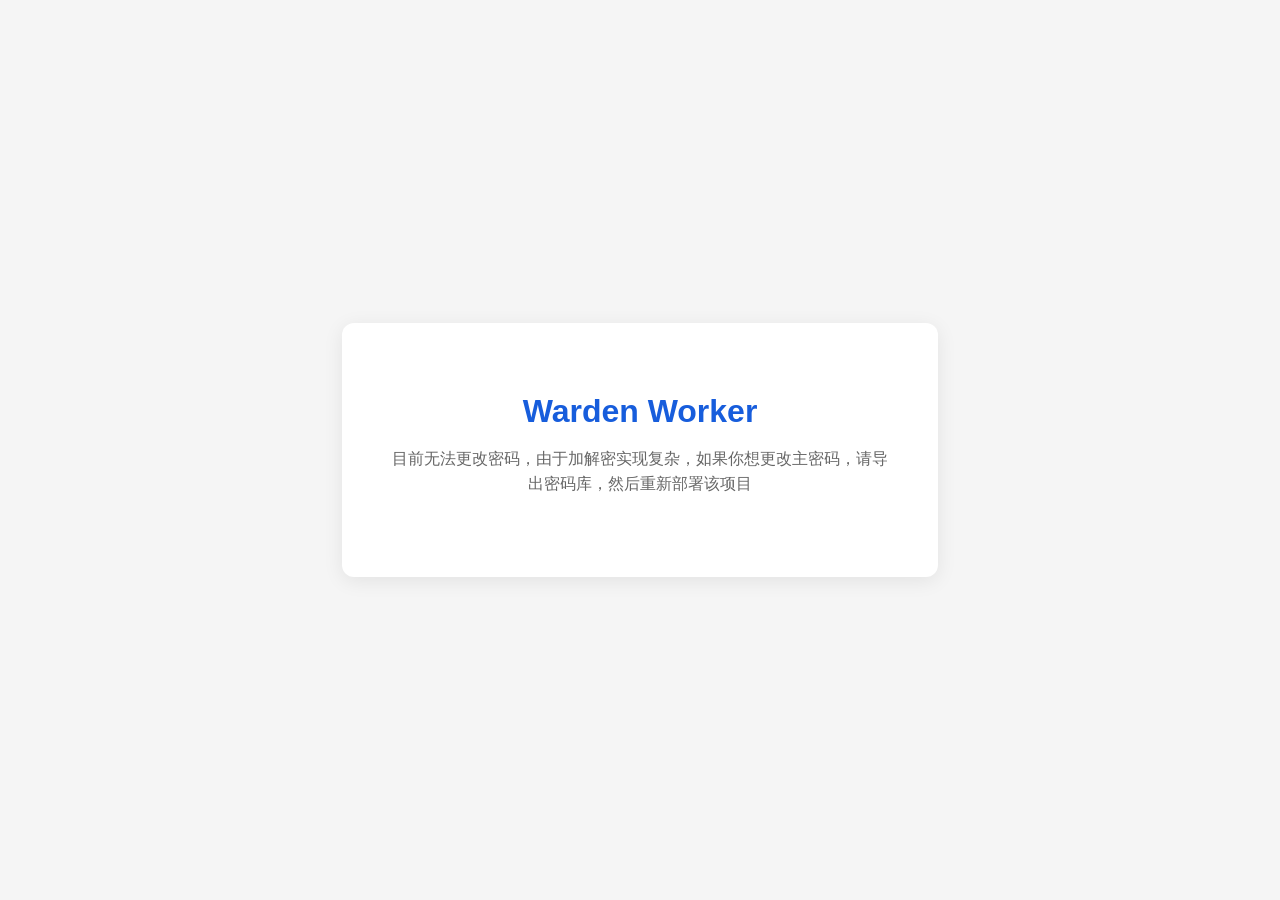
==== static/index.html @ 3fe95ee2 "feat: 添加静态首页HTML文件用于展示Warden Worker信息" ====
<!DOCTYPE html>
<html lang="zh-CN">
<head>
    <meta charset="UTF-8">
    <meta name="viewport" content="width=device-width, initial-scale=1.0">
    <title>Warden Worker</title>
    <style>
        body {
            font-family: -apple-system, BlinkMacSystemFont, "Segoe UI", Roboto, "Helvetica Neue", Arial, sans-serif;
            display: flex;
            flex-direction: column;
            justify-content: center;
            align-items: center;
            min-height: 100vh;
            margin: 0;
            background-color: #f5f5f5;
            color: #333;
        }
        .container {
            text-align: center;
            background: white;
            padding: 3rem;
            border-radius: 12px;
            box-shadow: 0 4px 20px rgba(0,0,0,0.08);
            max-width: 500px;
            width: 90%;
        }
        h1 {
            color: #175ddc;
            margin-bottom: 1rem;
        }
        p {
            color: #666;
            margin-bottom: 2rem;
            line-height: 1.6;
        }
        .btn {
            display: inline-block;
            background-color: #175ddc;
            color: white;
            padding: 0.85rem 2rem;
            border-radius: 6px;
            text-decoration: none;
            font-weight: 500;
            transition: background-color 0.2s;
        }
        .btn:hover {
            background-color: #134dbb;
        }
        .footer {
            margin-top: 2rem;
            font-size: 0.85rem;
            color: #999;
        }
    </style>
</head>
<body>
    <div class="container">
        <h1>Warden Worker</h1>
        <p>
            目前无法更改密码，由于加解密实现复杂，如果你想更改主密码，请导出密码库，然后重新部署该项目
    </div>
</body>
</html>
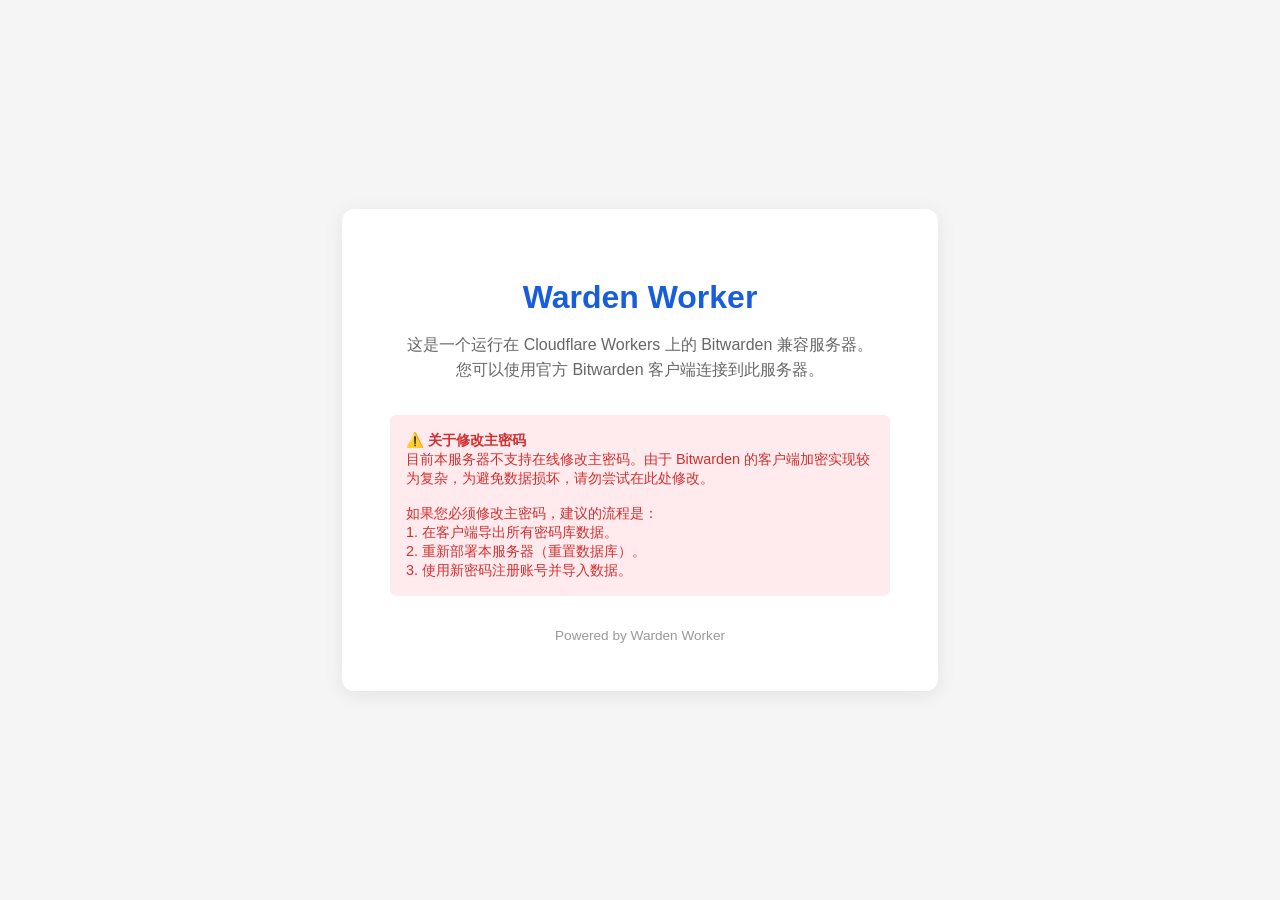
==== commit 9f4df1dc: "feat(router): 添加首页路由并更新HTML内容 为根路径添加GET路由返回静态HTML页面，同时更新index.html内容： 1. 修改页面标题为"Warden Worker - Bit" ====
--- a/static/index.html
+++ b/static/index.html
@@ -3,7 +3,7 @@
 <head>
     <meta charset="UTF-8">
     <meta name="viewport" content="width=device-width, initial-scale=1.0">
-    <title>Warden Worker</title>
+    <title>Warden Worker - Bitwarden 兼容服务器</title>
     <style>
         body {
             font-family: -apple-system, BlinkMacSystemFont, "Segoe UI", Roboto, "Helvetica Neue", Arial, sans-serif;
@@ -34,6 +34,15 @@
             margin-bottom: 2rem;
             line-height: 1.6;
         }
+        .warning {
+            color: #d32f2f;
+            background-color: #ffebee;
+            padding: 1rem;
+            border-radius: 6px;
+            margin-top: 1.5rem;
+            font-size: 0.9rem;
+            text-align: left;
+        }
         .btn {
             display: inline-block;
             background-color: #175ddc;
@@ -58,7 +67,22 @@
     <div class="container">
         <h1>Warden Worker</h1>
         <p>
-            目前无法更改密码，由于加解密实现复杂，如果你想更改主密码，请导出密码库，然后重新部署该项目
+            这是一个运行在 Cloudflare Workers 上的 Bitwarden 兼容服务器。<br>
+            您可以使用官方 Bitwarden 客户端连接到此服务器。
+        </p>
+        
+        <div class="warning">
+            <strong>⚠️ 关于修改主密码</strong><br>
+            目前本服务器不支持在线修改主密码。由于 Bitwarden 的客户端加密实现较为复杂，为避免数据损坏，请勿尝试在此处修改。<br><br>
+            如果您必须修改主密码，建议的流程是：<br>
+            1. 在客户端导出所有密码库数据。<br>
+            2. 重新部署本服务器（重置数据库）。<br>
+            3. 使用新密码注册账号并导入数据。
+        </div>
+        
+        <div class="footer">
+            Powered by Warden Worker
+        </div>
     </div>
 </body>
 </html>
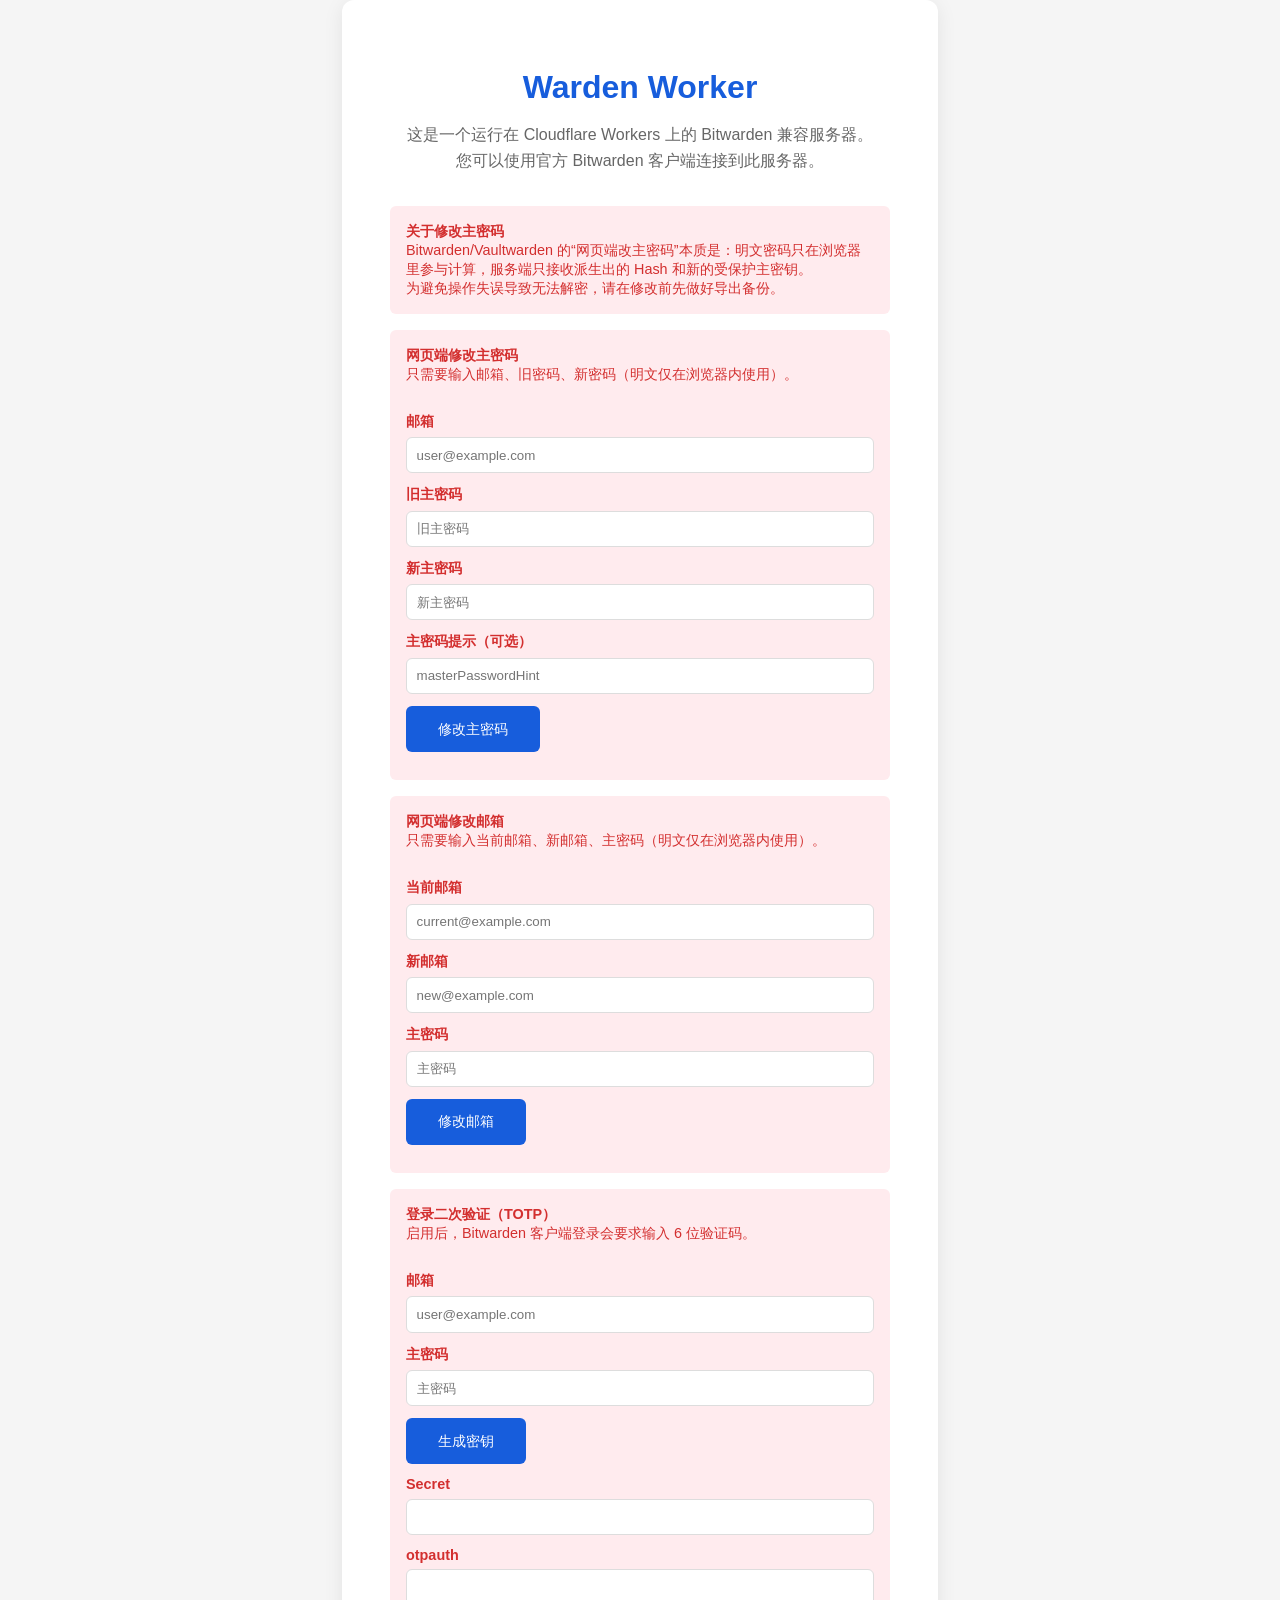
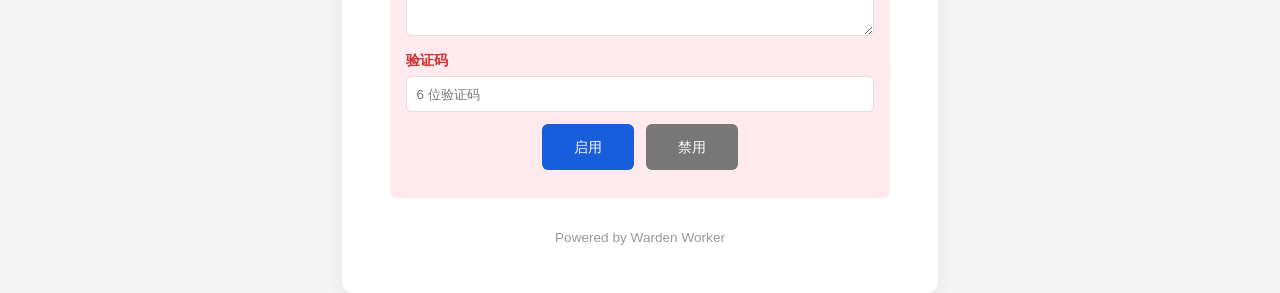
==== commit 14a51e18: "feat(2fa): 添加基于TOTP的二次验证支持 - 新增TOTP认证器功能，支持生成密钥、启用/禁用验证 - 在登录流程中集成二次验证，要求输入6位验证码 - 添加数据库表存储加密的TOTP密钥" ====
--- a/static/index.html
+++ b/static/index.html
@@ -72,17 +72,562 @@
         </p>
         
         <div class="warning">
-            <strong>⚠️ 关于修改主密码</strong><br>
-            目前本服务器不支持在线修改主密码。由于 Bitwarden 的客户端加密实现较为复杂，为避免数据损坏，请勿尝试在此处修改。<br><br>
-            如果您必须修改主密码，建议的流程是：<br>
-            1. 在客户端导出所有密码库数据。<br>
-            2. 重新部署本服务器（重置数据库）。<br>
-            3. 使用新密码注册账号并导入数据。
+            <strong>关于修改主密码</strong><br>
+            Bitwarden/Vaultwarden 的“网页端改主密码”本质是：明文密码只在浏览器里参与计算，服务端只接收派生出的 Hash 和新的受保护主密钥。<br>
+            为避免操作失误导致无法解密，请在修改前先做好导出备份。
+        </div>
+
+        <div class="warning" style="margin-top: 1rem;">
+            <strong>网页端修改主密码</strong><br>
+            只需要输入邮箱、旧密码、新密码（明文仅在浏览器内使用）。<br><br>
+            <div style="margin-top: 0.75rem;">
+                <div style="margin-bottom: 0.4rem; font-weight: 600;">邮箱</div>
+                <input id="email" type="text" placeholder="user@example.com" style="width: 100%; padding: 0.6rem; border-radius: 6px; border: 1px solid #ddd; box-sizing: border-box;">
+            </div>
+            <div style="margin-top: 0.75rem;">
+                <div style="margin-bottom: 0.4rem; font-weight: 600;">旧主密码</div>
+                <input id="oldPassword" type="password" placeholder="旧主密码" style="width: 100%; padding: 0.6rem; border-radius: 6px; border: 1px solid #ddd; box-sizing: border-box;">
+            </div>
+            <div style="margin-top: 0.75rem;">
+                <div style="margin-bottom: 0.4rem; font-weight: 600;">新主密码</div>
+                <input id="newPassword" type="password" placeholder="新主密码" style="width: 100%; padding: 0.6rem; border-radius: 6px; border: 1px solid #ddd; box-sizing: border-box;">
+            </div>
+            <div style="margin-top: 0.75rem;">
+                <div style="margin-bottom: 0.4rem; font-weight: 600;">主密码提示（可选）</div>
+                <input id="hint" type="text" placeholder="masterPasswordHint" style="width: 100%; padding: 0.6rem; border-radius: 6px; border: 1px solid #ddd; box-sizing: border-box;">
+            </div>
+            <div style="margin-top: 0.75rem;">
+                <a class="btn" href="#" id="submit">修改主密码</a>
+            </div>
+            <div id="result" style="margin-top: 0.75rem; white-space: pre-wrap; font-family: ui-monospace, SFMono-Regular, Menlo, Monaco, Consolas, 'Liberation Mono', 'Courier New', monospace;"></div>
+        </div>
+
+        <div class="warning" style="margin-top: 1rem;">
+            <strong>网页端修改邮箱</strong><br>
+            只需要输入当前邮箱、新邮箱、主密码（明文仅在浏览器内使用）。<br><br>
+            <div style="margin-top: 0.75rem;">
+                <div style="margin-bottom: 0.4rem; font-weight: 600;">当前邮箱</div>
+                <input id="emailCurrent" type="text" placeholder="current@example.com" style="width: 100%; padding: 0.6rem; border-radius: 6px; border: 1px solid #ddd; box-sizing: border-box;">
+            </div>
+            <div style="margin-top: 0.75rem;">
+                <div style="margin-bottom: 0.4rem; font-weight: 600;">新邮箱</div>
+                <input id="emailNew" type="text" placeholder="new@example.com" style="width: 100%; padding: 0.6rem; border-radius: 6px; border: 1px solid #ddd; box-sizing: border-box;">
+            </div>
+            <div style="margin-top: 0.75rem;">
+                <div style="margin-bottom: 0.4rem; font-weight: 600;">主密码</div>
+                <input id="emailPassword" type="password" placeholder="主密码" style="width: 100%; padding: 0.6rem; border-radius: 6px; border: 1px solid #ddd; box-sizing: border-box;">
+            </div>
+            <div style="margin-top: 0.75rem;">
+                <a class="btn" href="#" id="submitEmail">修改邮箱</a>
+            </div>
+            <div id="resultEmail" style="margin-top: 0.75rem; white-space: pre-wrap; font-family: ui-monospace, SFMono-Regular, Menlo, Monaco, Consolas, 'Liberation Mono', 'Courier New', monospace;"></div>
+        </div>
+
+        <div class="warning" style="margin-top: 1rem;">
+            <strong>登录二次验证（TOTP）</strong><br>
+            启用后，Bitwarden 客户端登录会要求输入 6 位验证码。<br><br>
+            <div style="margin-top: 0.75rem;">
+                <div style="margin-bottom: 0.4rem; font-weight: 600;">邮箱</div>
+                <input id="totpEmail" type="text" placeholder="user@example.com" style="width: 100%; padding: 0.6rem; border-radius: 6px; border: 1px solid #ddd; box-sizing: border-box;">
+            </div>
+            <div style="margin-top: 0.75rem;">
+                <div style="margin-bottom: 0.4rem; font-weight: 600;">主密码</div>
+                <input id="totpPassword" type="password" placeholder="主密码" style="width: 100%; padding: 0.6rem; border-radius: 6px; border: 1px solid #ddd; box-sizing: border-box;">
+            </div>
+            <div style="margin-top: 0.75rem;">
+                <a class="btn" href="#" id="totpRequest">生成密钥</a>
+            </div>
+            <div style="margin-top: 0.75rem;">
+                <div style="margin-bottom: 0.4rem; font-weight: 600;">Secret</div>
+                <input id="totpSecret" type="text" readonly style="width: 100%; padding: 0.6rem; border-radius: 6px; border: 1px solid #ddd; box-sizing: border-box;">
+            </div>
+            <div style="margin-top: 0.75rem;">
+                <div style="margin-bottom: 0.4rem; font-weight: 600;">otpauth</div>
+                <textarea id="totpOtpauth" rows="3" readonly style="width: 100%; padding: 0.6rem; border-radius: 6px; border: 1px solid #ddd; box-sizing: border-box; font-family: ui-monospace, SFMono-Regular, Menlo, Monaco, Consolas, 'Liberation Mono', 'Courier New', monospace;"></textarea>
+            </div>
+            <div style="margin-top: 0.75rem;">
+                <div style="margin-bottom: 0.4rem; font-weight: 600;">验证码</div>
+                <input id="totpCode" type="text" placeholder="6 位验证码" style="width: 100%; padding: 0.6rem; border-radius: 6px; border: 1px solid #ddd; box-sizing: border-box;">
+            </div>
+            <div style="margin-top: 0.75rem; display: flex; gap: 0.75rem; justify-content: center; flex-wrap: wrap;">
+                <a class="btn" href="#" id="totpEnable">启用</a>
+                <a class="btn" href="#" id="totpDisable" style="background-color: #777;">禁用</a>
+            </div>
+            <div id="resultTotp" style="margin-top: 0.75rem; white-space: pre-wrap; font-family: ui-monospace, SFMono-Regular, Menlo, Monaco, Consolas, 'Liberation Mono', 'Courier New', monospace;"></div>
         </div>
         
         <div class="footer">
             Powered by Warden Worker
         </div>
     </div>
+
+    <script>
+        const submitBtn = document.getElementById('submit');
+        const submitEmailBtn = document.getElementById('submitEmail');
+        const emailInput = document.getElementById('email');
+        const oldPasswordInput = document.getElementById('oldPassword');
+        const newPasswordInput = document.getElementById('newPassword');
+        const hintInput = document.getElementById('hint');
+        const resultEl = document.getElementById('result');
+        const emailCurrentInput = document.getElementById('emailCurrent');
+        const emailNewInput = document.getElementById('emailNew');
+        const emailPasswordInput = document.getElementById('emailPassword');
+        const resultEmailEl = document.getElementById('resultEmail');
+        const totpEmailInput = document.getElementById('totpEmail');
+        const totpPasswordInput = document.getElementById('totpPassword');
+        const totpRequestBtn = document.getElementById('totpRequest');
+        const totpEnableBtn = document.getElementById('totpEnable');
+        const totpDisableBtn = document.getElementById('totpDisable');
+        const totpSecretInput = document.getElementById('totpSecret');
+        const totpOtpauthInput = document.getElementById('totpOtpauth');
+        const totpCodeInput = document.getElementById('totpCode');
+        const resultTotpEl = document.getElementById('resultTotp');
+
+        const encoder = new TextEncoder();
+
+        function concatBytes(a, b) {
+            const out = new Uint8Array(a.length + b.length);
+            out.set(a, 0);
+            out.set(b, a.length);
+            return out;
+        }
+
+        function b64encode(bytes) {
+            let binary = '';
+            const chunkSize = 0x8000;
+            for (let i = 0; i < bytes.length; i += chunkSize) {
+                const chunk = bytes.subarray(i, i + chunkSize);
+                binary += String.fromCharCode(...chunk);
+            }
+            return btoa(binary);
+        }
+
+        function b64decode(str) {
+            const binary = atob(str);
+            const out = new Uint8Array(binary.length);
+            for (let i = 0; i < binary.length; i++) {
+                out[i] = binary.charCodeAt(i);
+            }
+            return out;
+        }
+
+        function pkcs7Pad(bytes, blockSize) {
+            const padLen = blockSize - (bytes.length % blockSize);
+            const out = new Uint8Array(bytes.length + padLen);
+            out.set(bytes, 0);
+            out.fill(padLen, bytes.length);
+            return out;
+        }
+
+        function pkcs7Unpad(bytes) {
+            if (bytes.length === 0) throw new Error('Invalid padding');
+            const padLen = bytes[bytes.length - 1];
+            if (padLen <= 0 || padLen > 16) throw new Error('Invalid padding');
+            for (let i = bytes.length - padLen; i < bytes.length; i++) {
+                if (bytes[i] !== padLen) throw new Error('Invalid padding');
+            }
+            return bytes.subarray(0, bytes.length - padLen);
+        }
+
+        async function pbkdf2Sha256(passwordBytes, saltBytes, iterations, lengthBytes) {
+            const keyMaterial = await crypto.subtle.importKey(
+                'raw',
+                passwordBytes,
+                'PBKDF2',
+                false,
+                ['deriveBits']
+            );
+            const bits = await crypto.subtle.deriveBits(
+                {
+                    name: 'PBKDF2',
+                    salt: saltBytes,
+                    iterations,
+                    hash: 'SHA-256'
+                },
+                keyMaterial,
+                lengthBytes * 8
+            );
+            return new Uint8Array(bits);
+        }
+
+        async function hkdfExpandSha256(prkBytes, infoBytes, lengthBytes) {
+            if (lengthBytes > 32) {
+                throw new Error('HKDF-Expand length too large for this implementation');
+            }
+            const infoWithCounter = concatBytes(infoBytes, new Uint8Array([1]));
+            const okm = await hmacSha256(prkBytes, infoWithCounter);
+            return okm.subarray(0, lengthBytes);
+        }
+
+        async function stretchMasterKey(masterKeyBytes) {
+            const encKey = await hkdfExpandSha256(masterKeyBytes, encoder.encode('enc'), 32);
+            const macKey = await hkdfExpandSha256(masterKeyBytes, encoder.encode('mac'), 32);
+            return { encKey, macKey };
+        }
+
+        async function hmacSha256(macKeyBytes, dataBytes) {
+            const key = await crypto.subtle.importKey(
+                'raw',
+                macKeyBytes,
+                { name: 'HMAC', hash: 'SHA-256' },
+                false,
+                ['sign', 'verify']
+            );
+            const sig = await crypto.subtle.sign('HMAC', key, dataBytes);
+            return new Uint8Array(sig);
+        }
+
+        async function hmacVerifySha256(macKeyBytes, dataBytes, signatureBytes) {
+            const key = await crypto.subtle.importKey(
+                'raw',
+                macKeyBytes,
+                { name: 'HMAC', hash: 'SHA-256' },
+                false,
+                ['verify']
+            );
+            return await crypto.subtle.verify('HMAC', key, signatureBytes, dataBytes);
+        }
+
+        async function aesCbcEncrypt(encKeyBytes, ivBytes, plainBytes) {
+            const key = await crypto.subtle.importKey('raw', encKeyBytes, { name: 'AES-CBC' }, false, ['encrypt']);
+            const ct = await crypto.subtle.encrypt({ name: 'AES-CBC', iv: ivBytes }, key, plainBytes);
+            return new Uint8Array(ct);
+        }
+
+        async function aesCbcDecrypt(encKeyBytes, ivBytes, cipherBytes) {
+            const key = await crypto.subtle.importKey('raw', encKeyBytes, { name: 'AES-CBC' }, false, ['decrypt']);
+            const pt = await crypto.subtle.decrypt({ name: 'AES-CBC', iv: ivBytes }, key, cipherBytes);
+            return new Uint8Array(pt);
+        }
+
+        async function decryptEncString(encString, encKeyBytes, macKeyBytes) {
+            const parts = encString.split('.', 2);
+            if (parts.length !== 2) throw new Error('Invalid encString');
+            const encType = parts[0];
+            if (encType !== '2') throw new Error(`Unsupported encType: ${encType}`);
+            const payload = parts[1].split('|');
+            if (payload.length !== 3) throw new Error('Invalid encString payload');
+            const iv = b64decode(payload[0]);
+            const ct = b64decode(payload[1]);
+            const mac = b64decode(payload[2]);
+            const dataToMac = concatBytes(iv, ct);
+            const ok = await hmacVerifySha256(macKeyBytes, dataToMac, mac);
+            if (!ok) throw new Error('MAC 校验失败（旧主密码可能不正确）');
+            const raw = await aesCbcDecrypt(encKeyBytes, iv, ct);
+            try {
+                return { plainBytes: pkcs7Unpad(raw), usedPadding: true, ivLen: iv.length, ctLen: ct.length, macLen: mac.length };
+            } catch {
+                return { plainBytes: raw, usedPadding: false, ivLen: iv.length, ctLen: ct.length, macLen: mac.length };
+            }
+        }
+
+        async function encryptEncString(plainBytes, encKeyBytes, macKeyBytes, usePadding) {
+            const iv = crypto.getRandomValues(new Uint8Array(16));
+            const input = usePadding ? pkcs7Pad(plainBytes, 16) : plainBytes;
+            const ct = await aesCbcEncrypt(encKeyBytes, iv, input);
+            const mac = await hmacSha256(macKeyBytes, concatBytes(iv, ct));
+            return `2.${b64encode(iv)}|${b64encode(ct)}|${b64encode(mac)}`;
+        }
+
+        async function deriveMasterKey(email, password, kdfIterations) {
+            const salt = encoder.encode(email.toLowerCase());
+            const pw = encoder.encode(password);
+            return await pbkdf2Sha256(pw, salt, kdfIterations, 32);
+        }
+
+        async function deriveMasterPasswordHash(masterKeyBytes, password) {
+            const pw = encoder.encode(password);
+            const hash = await pbkdf2Sha256(masterKeyBytes, pw, 1, 32);
+            return b64encode(hash);
+        }
+
+        async function prelogin(email) {
+            const preloginResp = await fetch('/identity/accounts/prelogin', {
+                method: 'POST',
+                headers: { 'Content-Type': 'application/json' },
+                body: JSON.stringify({ email })
+            });
+            const preloginText = await preloginResp.text();
+            if (!preloginResp.ok) {
+                throw new Error(`prelogin 失败 HTTP ${preloginResp.status}\n${preloginText}`);
+            }
+            const preloginJson = JSON.parse(preloginText);
+            return preloginJson.kdfIterations;
+        }
+
+        async function login(email, masterPasswordHash) {
+            const form = new URLSearchParams();
+            form.set('grant_type', 'password');
+            form.set('username', email);
+            form.set('password', masterPasswordHash);
+            const tokenResp = await fetch('/identity/connect/token', {
+                method: 'POST',
+                headers: { 'Content-Type': 'application/x-www-form-urlencoded' },
+                body: form.toString()
+            });
+            const tokenText = await tokenResp.text();
+            if (!tokenResp.ok) {
+                throw new Error(`登录失败 HTTP ${tokenResp.status}\n${tokenText}`);
+            }
+            return JSON.parse(tokenText);
+        }
+
+        submitBtn.addEventListener('click', async (e) => {
+            e.preventDefault();
+            resultEl.textContent = '';
+
+            try {
+                const email = emailInput.value.trim();
+                const oldPassword = oldPasswordInput.value;
+                const newPassword = newPasswordInput.value;
+                const hint = hintInput.value.trim();
+
+                if (!email || !oldPassword || !newPassword) {
+                    resultEl.textContent = '请填写邮箱、旧主密码、新主密码';
+                    return;
+                }
+                if (oldPassword === newPassword) {
+                    resultEl.textContent = '新旧主密码不能相同';
+                    return;
+                }
+
+                resultEl.textContent = '读取 KDF 参数...';
+                const kdfIterations = await prelogin(email);
+
+                resultEl.textContent = '派生旧主密码哈希并登录...';
+                const oldMasterKey = await deriveMasterKey(email, oldPassword, kdfIterations);
+                const oldMasterPasswordHash = await deriveMasterPasswordHash(oldMasterKey, oldPassword);
+
+                const tokenJson = await login(email, oldMasterPasswordHash);
+                const accessToken = tokenJson.access_token;
+                const protectedSymmetricKey = tokenJson.Key;
+
+                resultEl.textContent = '解密并用新主密码重新加密用户密钥...';
+                const oldStretched = await stretchMasterKey(oldMasterKey);
+                const decrypted = await decryptEncString(protectedSymmetricKey, oldStretched.encKey, oldStretched.macKey);
+                const symmetricKeyPlain = decrypted.plainBytes;
+
+                const newMasterKey = await deriveMasterKey(email, newPassword, kdfIterations);
+                const newMasterPasswordHash = await deriveMasterPasswordHash(newMasterKey, newPassword);
+                const newStretched = await stretchMasterKey(newMasterKey);
+                const newProtectedSymmetricKey = await encryptEncString(
+                    symmetricKeyPlain,
+                    newStretched.encKey,
+                    newStretched.macKey,
+                    decrypted.usedPadding
+                );
+
+                resultEl.textContent = '提交修改...';
+                const changeResp = await fetch('/api/accounts/password', {
+                    method: 'PUT',
+                    headers: {
+                        'Authorization': `Bearer ${accessToken}`,
+                        'Content-Type': 'application/json'
+                    },
+                    body: JSON.stringify({
+                        masterPasswordHash: oldMasterPasswordHash,
+                        newMasterPasswordHash: newMasterPasswordHash,
+                        masterPasswordHint: hint ? hint : null,
+                        userSymmetricKey: newProtectedSymmetricKey,
+                        kdf: 0,
+                        kdfIterations: kdfIterations
+                    })
+                });
+                const changeText = await changeResp.text();
+                if (!changeResp.ok) {
+                    resultEl.textContent = `修改失败 HTTP ${changeResp.status}\n${changeText}`;
+                    return;
+                }
+
+                resultEl.textContent = `修改成功（Key: iv=${decrypted.ivLen} ct=${decrypted.ctLen} mac=${decrypted.macLen} padding=${decrypted.usedPadding ? 'pkcs7' : 'none'}）。请在客户端重新登录/解锁。`;
+            } catch (err) {
+                resultEl.textContent = String(err);
+            }
+        });
+
+        submitEmailBtn.addEventListener('click', async (e) => {
+            e.preventDefault();
+            resultEmailEl.textContent = '';
+
+            try {
+                const emailCurrent = emailCurrentInput.value.trim();
+                const emailNew = emailNewInput.value.trim();
+                const password = emailPasswordInput.value;
+
+                if (!emailCurrent || !emailNew || !password) {
+                    resultEmailEl.textContent = '请填写当前邮箱、新邮箱、主密码';
+                    return;
+                }
+                if (emailCurrent.toLowerCase() === emailNew.toLowerCase()) {
+                    resultEmailEl.textContent = '新旧邮箱不能相同';
+                    return;
+                }
+
+                resultEmailEl.textContent = '读取 KDF 参数...';
+                const kdfIterations = await prelogin(emailCurrent);
+
+                resultEmailEl.textContent = '派生旧邮箱的主密码哈希并登录...';
+                const oldMasterKey = await deriveMasterKey(emailCurrent, password, kdfIterations);
+                const oldMasterPasswordHash = await deriveMasterPasswordHash(oldMasterKey, password);
+                const tokenJson = await login(emailCurrent, oldMasterPasswordHash);
+                const accessToken = tokenJson.access_token;
+                const protectedSymmetricKey = tokenJson.Key;
+
+                resultEmailEl.textContent = '解密并用新邮箱重新加密用户密钥...';
+                const oldStretched = await stretchMasterKey(oldMasterKey);
+                const decrypted = await decryptEncString(protectedSymmetricKey, oldStretched.encKey, oldStretched.macKey);
+                const symmetricKeyPlain = decrypted.plainBytes;
+
+                const newMasterKey = await deriveMasterKey(emailNew, password, kdfIterations);
+                const newMasterPasswordHash = await deriveMasterPasswordHash(newMasterKey, password);
+                const newStretched = await stretchMasterKey(newMasterKey);
+                const newProtectedSymmetricKey = await encryptEncString(
+                    symmetricKeyPlain,
+                    newStretched.encKey,
+                    newStretched.macKey,
+                    decrypted.usedPadding
+                );
+
+                resultEmailEl.textContent = '提交修改...';
+                const changeResp = await fetch('/api/accounts/email', {
+                    method: 'PUT',
+                    headers: {
+                        'Authorization': `Bearer ${accessToken}`,
+                        'Content-Type': 'application/json'
+                    },
+                    body: JSON.stringify({
+                        masterPasswordHash: oldMasterPasswordHash,
+                        newMasterPasswordHash: newMasterPasswordHash,
+                        newEmail: emailNew,
+                        userSymmetricKey: newProtectedSymmetricKey,
+                        kdf: 0,
+                        kdfIterations: kdfIterations
+                    })
+                });
+                const changeText = await changeResp.text();
+                if (!changeResp.ok) {
+                    resultEmailEl.textContent = `修改失败 HTTP ${changeResp.status}\n${changeText}`;
+                    return;
+                }
+
+                resultEmailEl.textContent = `修改成功（Key: iv=${decrypted.ivLen} ct=${decrypted.ctLen} mac=${decrypted.macLen} padding=${decrypted.usedPadding ? 'pkcs7' : 'none'}）。请使用新邮箱重新登录。`;
+            } catch (err) {
+                resultEmailEl.textContent = String(err);
+            }
+        });
+
+        let totpAccessToken = null;
+
+        totpRequestBtn.addEventListener('click', async (e) => {
+            e.preventDefault();
+            resultTotpEl.textContent = '';
+            totpSecretInput.value = '';
+            totpOtpauthInput.value = '';
+            totpAccessToken = null;
+
+            try {
+                const email = totpEmailInput.value.trim();
+                const password = totpPasswordInput.value;
+                if (!email || !password) {
+                    resultTotpEl.textContent = '请填写邮箱与主密码';
+                    return;
+                }
+
+                resultTotpEl.textContent = '读取 KDF 参数...';
+                const kdfIterations = await prelogin(email);
+                const masterKey = await deriveMasterKey(email, password, kdfIterations);
+                const masterPasswordHash = await deriveMasterPasswordHash(masterKey, password);
+
+                resultTotpEl.textContent = '登录获取授权...';
+                const tokenJson = await login(email, masterPasswordHash);
+                totpAccessToken = tokenJson.access_token;
+
+                resultTotpEl.textContent = '生成 TOTP 密钥...';
+                const resp = await fetch('/api/two-factor/authenticator/request', {
+                    method: 'POST',
+                    headers: { 'Authorization': `Bearer ${totpAccessToken}` }
+                });
+                const text = await resp.text();
+                if (!resp.ok) {
+                    resultTotpEl.textContent = `请求失败 HTTP ${resp.status}\n${text}`;
+                    return;
+                }
+                const data = JSON.parse(text);
+                totpSecretInput.value = data.secret || '';
+                totpOtpauthInput.value = data.otpauth || '';
+                resultTotpEl.textContent = '密钥已生成。请在认证器 App 中添加后输入验证码并点击“启用”。';
+            } catch (err) {
+                resultTotpEl.textContent = String(err);
+            }
+        });
+
+        totpEnableBtn.addEventListener('click', async (e) => {
+            e.preventDefault();
+            resultTotpEl.textContent = '';
+
+            try {
+                if (!totpAccessToken) {
+                    resultTotpEl.textContent = '请先点击“生成密钥”';
+                    return;
+                }
+                const code = totpCodeInput.value.trim();
+                if (!code) {
+                    resultTotpEl.textContent = '请输入验证码';
+                    return;
+                }
+
+                const resp = await fetch('/api/two-factor/authenticator/enable', {
+                    method: 'POST',
+                    headers: {
+                        'Authorization': `Bearer ${totpAccessToken}`,
+                        'Content-Type': 'application/json'
+                    },
+                    body: JSON.stringify({ code })
+                });
+                const text = await resp.text();
+                if (!resp.ok) {
+                    resultTotpEl.textContent = `启用失败 HTTP ${resp.status}\n${text}`;
+                    return;
+                }
+                resultTotpEl.textContent = '启用成功。之后 Bitwarden 客户端登录会要求输入验证码。';
+            } catch (err) {
+                resultTotpEl.textContent = String(err);
+            }
+        });
+
+        totpDisableBtn.addEventListener('click', async (e) => {
+            e.preventDefault();
+            resultTotpEl.textContent = '';
+
+            try {
+                if (!totpAccessToken) {
+                    resultTotpEl.textContent = '请先填写邮箱与主密码并点击“生成密钥”获取授权';
+                    return;
+                }
+                const code = totpCodeInput.value.trim();
+                if (!code) {
+                    resultTotpEl.textContent = '请输入验证码';
+                    return;
+                }
+
+                const resp = await fetch('/api/two-factor/authenticator/disable', {
+                    method: 'POST',
+                    headers: {
+                        'Authorization': `Bearer ${totpAccessToken}`,
+                        'Content-Type': 'application/json'
+                    },
+                    body: JSON.stringify({ code })
+                });
+                const text = await resp.text();
+                if (!resp.ok) {
+                    resultTotpEl.textContent = `禁用失败 HTTP ${resp.status}\n${text}`;
+                    return;
+                }
+                resultTotpEl.textContent = '禁用成功。';
+            } catch (err) {
+                resultTotpEl.textContent = String(err);
+            }
+        });
+    </script>
 </body>
 </html>
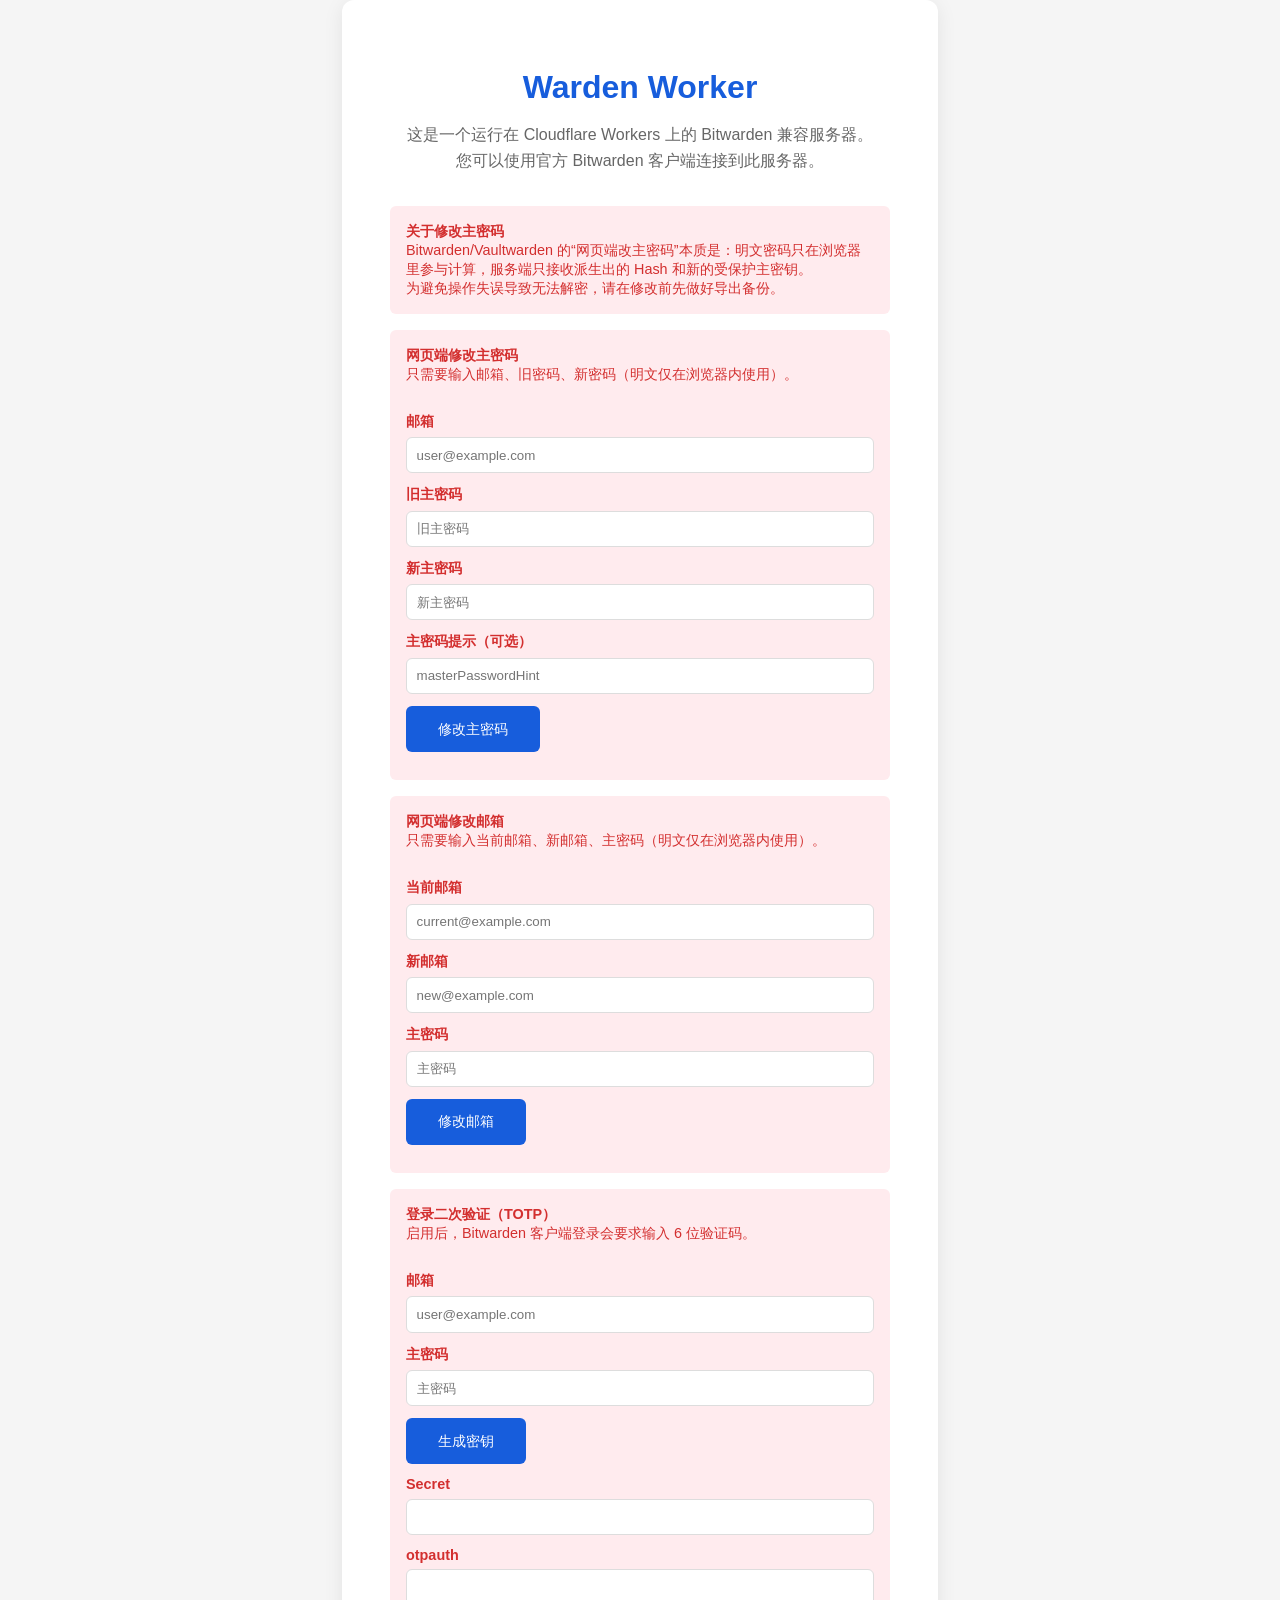
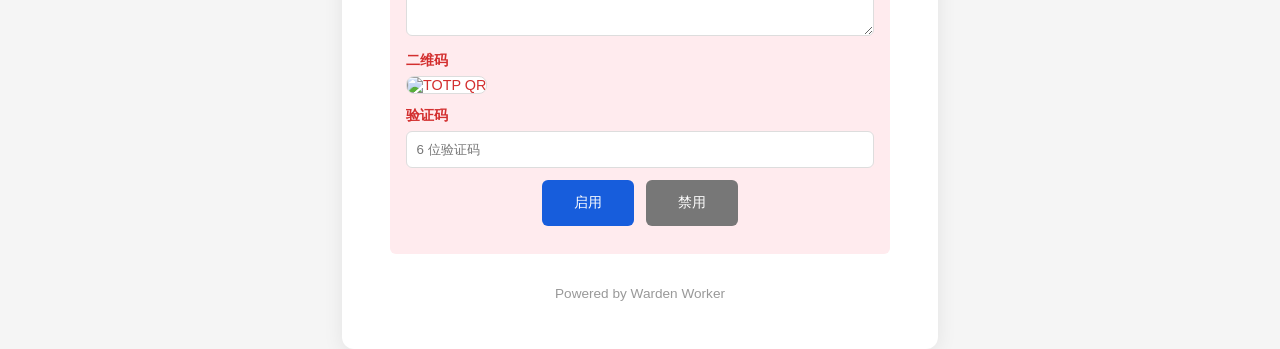
==== commit 98f882b8: "feat: 添加设备管理功能并支持TOTP二维码和记住设备 - 新增设备管理模块，支持设备注册、识别和记住设备功能 - 在prelogin响应中添加KDF内存和并行度字段以兼容新版客户端 - 为TOT" ====
--- a/static/index.html
+++ b/static/index.html
@@ -144,6 +144,10 @@
             <div style="margin-top: 0.75rem;">
                 <div style="margin-bottom: 0.4rem; font-weight: 600;">otpauth</div>
                 <textarea id="totpOtpauth" rows="3" readonly style="width: 100%; padding: 0.6rem; border-radius: 6px; border: 1px solid #ddd; box-sizing: border-box; font-family: ui-monospace, SFMono-Regular, Menlo, Monaco, Consolas, 'Liberation Mono', 'Courier New', monospace;"></textarea>
+            </div>
+            <div style="margin-top: 0.75rem;">
+                <div style="margin-bottom: 0.4rem; font-weight: 600;">二维码</div>
+                <img id="totpQr" alt="TOTP QR" style="width: 220px; height: 220px; background: white; border-radius: 8px; border: 1px solid #ddd;">
             </div>
             <div style="margin-top: 0.75rem;">
                 <div style="margin-bottom: 0.4rem; font-weight: 600;">验证码</div>
@@ -180,6 +184,7 @@
         const totpDisableBtn = document.getElementById('totpDisable');
         const totpSecretInput = document.getElementById('totpSecret');
         const totpOtpauthInput = document.getElementById('totpOtpauth');
+        const totpQrImg = document.getElementById('totpQr');
         const totpCodeInput = document.getElementById('totpCode');
         const resultTotpEl = document.getElementById('resultTotp');
 
@@ -523,6 +528,7 @@
             resultTotpEl.textContent = '';
             totpSecretInput.value = '';
             totpOtpauthInput.value = '';
+            totpQrImg.removeAttribute('src');
             totpAccessToken = null;
 
             try {
@@ -555,6 +561,11 @@
                 const data = JSON.parse(text);
                 totpSecretInput.value = data.secret || '';
                 totpOtpauthInput.value = data.otpauth || '';
+                if (data.qrBase64) {
+                    totpQrImg.setAttribute('src', `data:image/png;base64,${data.qrBase64}`);
+                } else {
+                    totpQrImg.removeAttribute('src');
+                }
                 resultTotpEl.textContent = '密钥已生成。请在认证器 App 中添加后输入验证码并点击“启用”。';
             } catch (err) {
                 resultTotpEl.textContent = String(err);
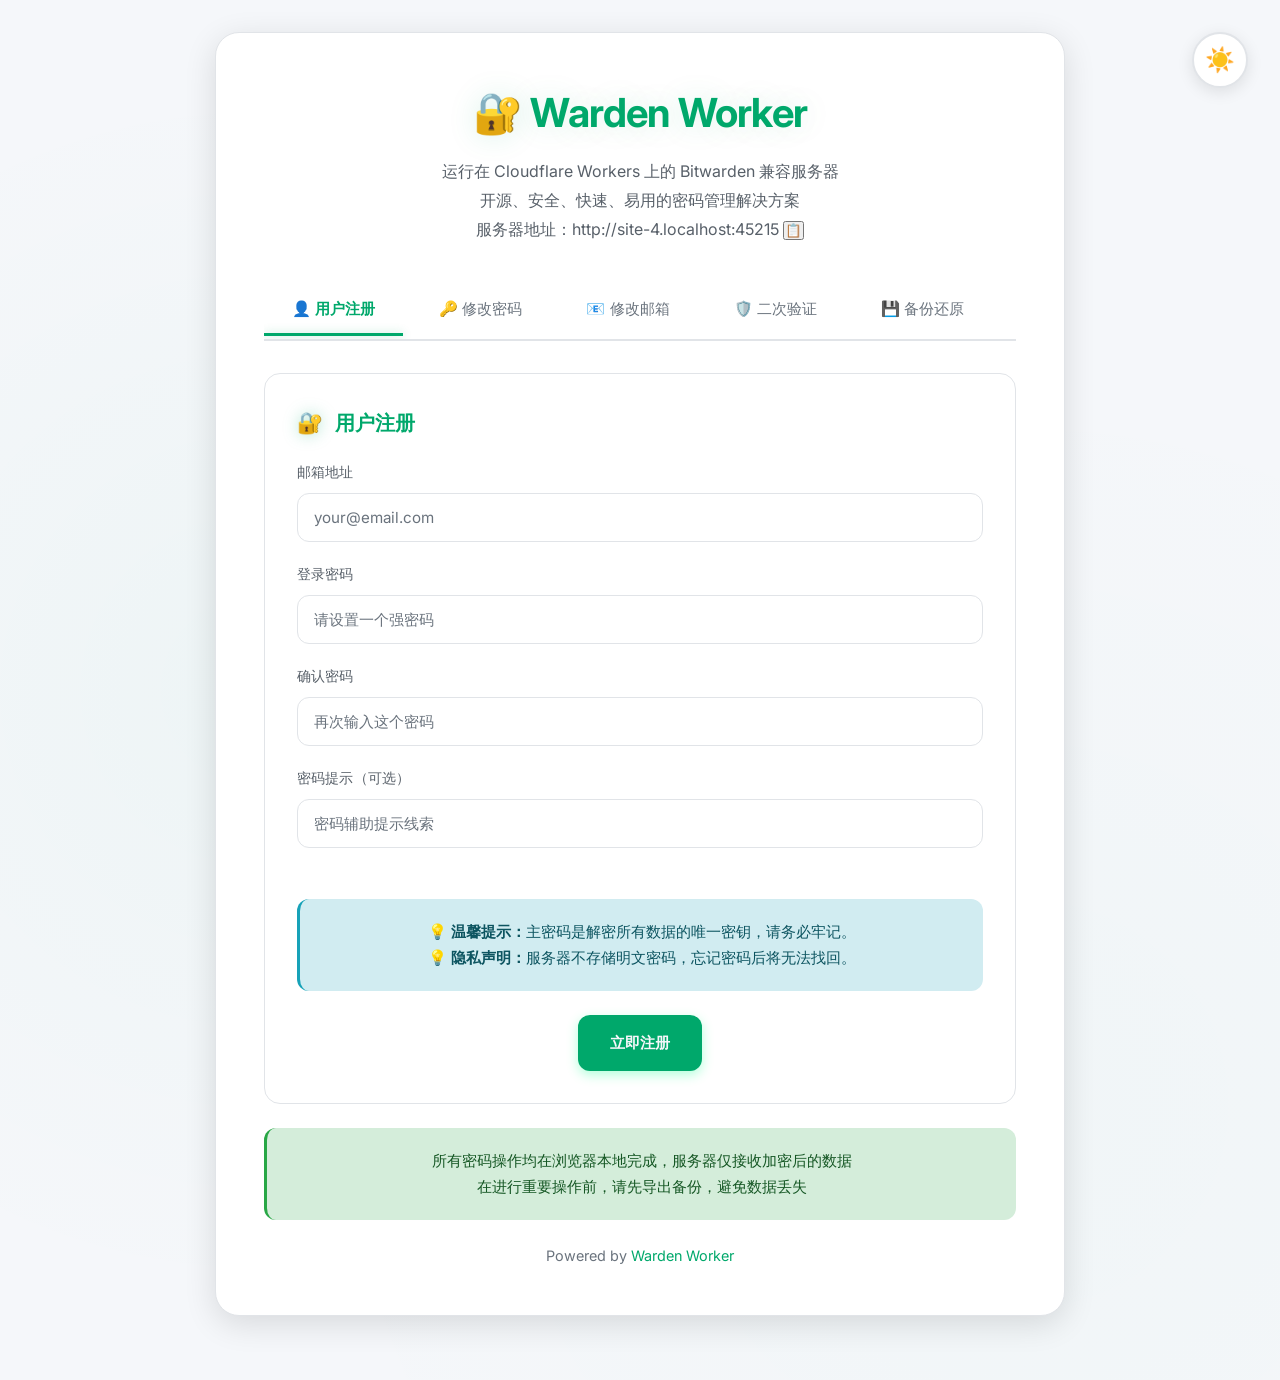
==== commit d6388a96: "add(web): support add& del user; support export" ====
--- a/static/index.html
+++ b/static/index.html
@@ -5,640 +5,2103 @@
     <meta name="viewport" content="width=device-width, initial-scale=1.0">
     <title>Warden Worker - Bitwarden 兼容服务器</title>
     <style>
+        @import url('https://fonts.googleapis.com/css2?family=Inter:wght@300;400;500;600;700&display=swap');
+
+        :root {
+            --primary-green: #00ff88;
+            --primary-green-dark: #00cc6a;
+            --primary-green-light: #66ffaa;
+            --danger-color: #ff4444;
+            --bg-black: #0a0e0f;
+            --bg-dark: #0f1416;
+            --bg-card: #141a1c;
+            --bg-section: #1a2224;
+            --border-color: #1f2a2d;
+            --border-active: #00ff88;
+            --text-primary: #e8f0f2;
+            --text-secondary: #a0b4b8;
+            --text-dim: #6b7f84;
+            --success-bg: rgba(0, 255, 136, 0.1);
+            --success-border: #00ff88;
+            --error-bg: rgba(255, 68, 68, 0.1);
+            --error-border: #ff4444;
+            --warning-bg: rgba(255, 193, 7, 0.1);
+            --warning-border: #ffc107;
+            --info-bg: rgba(0, 191, 255, 0.1);
+            --info-border: #00bfff;
+            --shadow-sm: 0 2px 8px rgba(0, 0, 0, 0.3);
+            --shadow-md: 0 4px 16px rgba(0, 0, 0, 0.4);
+            --shadow-lg: 0 8px 32px rgba(0, 0, 0, 0.5);
+            --shadow-glow: 0 0 20px rgba(0, 255, 136, 0.3);
+        }
+
+        /* 白天模式 */
+        [data-theme="light"] {
+            --primary-green: #00a86b;
+            --primary-green-dark: #008c5a;
+            --primary-green-light: #00c97d;
+            --danger-color: #dc3545;
+            --bg-black: #f5f7fa;
+            --bg-dark: #ffffff;
+            --bg-card: #ffffff;
+            --bg-section: #f8f9fa;
+            --border-color: #e1e4e8;
+            --border-active: #00a86b;
+            --text-primary: #24292e;
+            --text-secondary: #586069;
+            --text-dim: #6a737d;
+            --success-bg: #d4edda;
+            --success-border: #28a745;
+            --error-bg: #f8d7da;
+            --error-border: #dc3545;
+            --warning-bg: #fff3cd;
+            --warning-border: #ffc107;
+            --info-bg: #d1ecf1;
+            --info-border: #17a2b8;
+            --shadow-sm: 0 2px 8px rgba(0, 0, 0, 0.08);
+            --shadow-md: 0 4px 16px rgba(0, 0, 0, 0.1);
+            --shadow-lg: 0 8px 32px rgba(0, 0, 0, 0.12);
+            --shadow-glow: 0 0 20px rgba(0, 168, 107, 0.2);
+        }
+
+        [data-theme="light"] body {
+            background-image: 
+                radial-gradient(circle at 20% 50%, rgba(0, 168, 107, 0.03) 0%, transparent 50%),
+                radial-gradient(circle at 80% 80%, rgba(0, 168, 107, 0.02) 0%, transparent 50%);
+        }
+
+        [data-theme="light"] h1 {
+            text-shadow: 0 0 30px rgba(0, 168, 107, 0.15);
+        }
+
+        [data-theme="light"] .section-title::before {
+            filter: drop-shadow(0 0 8px rgba(0, 168, 107, 0.3));
+        }
+
+        [data-theme="light"] .qr-image {
+            box-shadow: 0 0 20px rgba(0, 168, 107, 0.2);
+        }
+
+        [data-theme="light"] .tab::after {
+            box-shadow: 0 0 10px rgba(0, 168, 107, 0.3);
+        }
+
+        [data-theme="light"] ::selection {
+            background: rgba(0, 168, 107, 0.2);
+            color: var(--text-primary);
+        }
+
+        /* 白天模式下的信息框文字颜色优化 */
+        [data-theme="light"] .info-box {
+            color: #0c5460;
+        }
+
+        [data-theme="light"] .warning-box {
+            color: #856404;
+        }
+
+        [data-theme="light"] .success-box {
+            color: #155724;
+        }
+
+        [data-theme="light"] .danger-box {
+            color: #721c24;
+        }
+
+        /* 白天模式下的表单元素优化 */
+        [data-theme="light"] .form-input:focus,
+        [data-theme="light"] .form-textarea:focus {
+            background: #ffffff;
+            box-shadow: 0 0 0 3px rgba(0, 168, 107, 0.1), 0 0 20px rgba(0, 168, 107, 0.15);
+        }
+
+        [data-theme="light"] .form-input:hover,
+        [data-theme="light"] .form-textarea:hover {
+            border-color: var(--primary-green);
+            background: #fafbfc;
+        }
+
+        * {
+            box-sizing: border-box;
+            margin: 0;
+            padding: 0;
+        }
+
         body {
-            font-family: -apple-system, BlinkMacSystemFont, "Segoe UI", Roboto, "Helvetica Neue", Arial, sans-serif;
+            font-family: 'Inter', -apple-system, BlinkMacSystemFont, "Segoe UI", Roboto, sans-serif;
             display: flex;
             flex-direction: column;
             justify-content: center;
             align-items: center;
             min-height: 100vh;
             margin: 0;
-            background-color: #f5f5f5;
-            color: #333;
-        }
+            padding: 2rem 1rem;
+            background: var(--bg-black);
+            background-image: 
+                radial-gradient(circle at 20% 50%, rgba(0, 255, 136, 0.05) 0%, transparent 50%),
+                radial-gradient(circle at 80% 80%, rgba(0, 255, 136, 0.03) 0%, transparent 50%);
+            color: var(--text-primary);
+            line-height: 1.6;
+        }
+
         .container {
             text-align: center;
-            background: white;
+            background: var(--bg-card);
             padding: 3rem;
+            border-radius: 24px;
+            box-shadow: var(--shadow-lg);
+            border: 1px solid var(--border-color);
+            max-width: 850px;
+            width: 100%;
+            margin-bottom: 2rem;
+            transition: all 0.3s ease;
+        }
+
+        .container:hover {
+            border-color: rgba(0, 255, 136, 0.3);
+            box-shadow: var(--shadow-lg), var(--shadow-glow);
+        }
+
+        h1 {
+            color: var(--primary-green);
+            margin-bottom: 0.75rem;
+            font-size: 2.5rem;
+            font-weight: 700;
+            letter-spacing: -0.02em;
+            text-shadow: 0 0 30px rgba(0, 255, 136, 0.3);
+        }
+
+        .subtitle {
+            color: var(--text-secondary);
+            margin-bottom: 2.5rem;
+            line-height: 1.8;
+            font-size: 1rem;
+            font-weight: 400;
+        }
+
+        .section {
+            padding: 2rem;
+            border-radius: 16px;
+            margin-top: 1.5rem;
+            text-align: left;
+            border: 1px solid var(--border-color);
+            transition: all 0.3s ease;
+        }
+
+        .section:hover {
+            border-color: rgba(0, 255, 136, 0.2);
+            background: rgba(26, 34, 36, 0.8);
+        }
+
+        [data-theme="light"] .section:hover {
+            border-color: rgba(0, 168, 107, 0.3);
+            background: rgba(245, 250, 248, 0.9);
+        }
+
+        .section-title {
+            font-size: 1.25rem;
+            font-weight: 600;
+            color: var(--primary-green);
+            margin-bottom: 1rem;
+            display: flex;
+            align-items: center;
+            gap: 0.75rem;
+        }
+
+        .section-title::before {
+            content: "🔐";
+            font-size: 1.3rem;
+            filter: drop-shadow(0 0 8px rgba(0, 255, 136, 0.5));
+        }
+
+        .section-desc {
+            color: var(--text-dim);
+            font-size: 0.95rem;
+            margin-bottom: 1.5rem;
+            line-height: 1.6;
+        }
+
+        .info-box {
+            background: var(--info-bg);
+            border-left: 3px solid var(--info-border);
+            padding: 1.25rem;
             border-radius: 12px;
-            box-shadow: 0 4px 20px rgba(0,0,0,0.08);
-            max-width: 500px;
-            width: 90%;
-        }
-        h1 {
-            color: #175ddc;
-            margin-bottom: 1rem;
-        }
-        p {
-            color: #666;
-            margin-bottom: 2rem;
+            margin-bottom: 1.25rem;
+            font-size: 0.95rem;
+            color: var(--text-secondary);
+            line-height: 1.7;
+            text-align: center;
+        }
+
+        .warning-box {
+            background: var(--warning-bg);
+            border-left: 3px solid var(--warning-border);
+            padding: 1.25rem;
+            border-radius: 12px;
+            margin-bottom: 1.25rem;
+            font-size: 0.95rem;
+            color: var(--text-secondary);
+            line-height: 1.7;
+            text-align: center;
+        }
+
+        .success-box {
+            background: var(--success-bg);
+            border-left: 3px solid var(--success-border);
+            padding: 1.25rem;
+            border-radius: 12px;
+            margin-bottom: 1.25rem;
+            font-size: 0.95rem;
+            color: var(--text-secondary);
+            line-height: 1.7;
+            text-align: center;
+        }
+
+        .danger-box {
+            background: var(--error-bg);
+            border-left: 3px solid var(--error-border);
+            padding: 1.25rem;
+            border-radius: 12px;
+            margin-bottom: 1.25rem;
+            font-size: 0.95rem;
+            color: var(--text-secondary);
+            line-height: 1.7;
+            text-align: center;
+        }
+
+        .form-group {
+            margin-top: 1.25rem;
+        }
+
+        .form-label {
+            display: block;
+            margin-bottom: 0.625rem;
+            font-weight: 500;
+            color: var(--text-secondary);
+            font-size: 0.9rem;
+            letter-spacing: 0.01em;
+        }
+
+        .form-input {
+            width: 100%;
+            padding: 0.875rem 1rem;
+            border-radius: 12px;
+            border: 1.5px solid var(--border-color);
+            background: var(--bg-dark);
+            color: var(--text-primary);
+            font-size: 0.95rem;
+            font-family: inherit;
+            transition: all 0.3s ease;
+            outline: none;
+        }
+
+        .form-input:focus {
+            border-color: var(--primary-green);
+            background: var(--bg-black);
+            box-shadow: 0 0 0 3px rgba(0, 255, 136, 0.1), 0 0 20px rgba(0, 255, 136, 0.2);
+        }
+
+        .form-input::placeholder {
+            color: var(--text-dim);
+        }
+
+        .form-textarea {
+            width: 100%;
+            padding: 0.875rem 1rem;
+            border-radius: 12px;
+            border: 1.5px solid var(--border-color);
+            background: var(--bg-dark);
+            color: var(--text-primary);
+            font-size: 0.9rem;
+            font-family: 'JetBrains Mono', ui-monospace, SFMono-Regular, Menlo, Monaco, Consolas, monospace;
+            resize: vertical;
+            transition: all 0.3s ease;
+            outline: none;
             line-height: 1.6;
         }
-        .warning {
-            color: #d32f2f;
-            background-color: #ffebee;
-            padding: 1rem;
-            border-radius: 6px;
-            margin-top: 1.5rem;
-            font-size: 0.9rem;
-            text-align: left;
-        }
+
+        .form-textarea:focus {
+            border-color: var(--primary-green);
+            background: var(--bg-black);
+            box-shadow: 0 0 0 3px rgba(0, 255, 136, 0.1), 0 0 20px rgba(0, 255, 136, 0.2);
+        }
+
         .btn {
             display: inline-block;
-            background-color: #175ddc;
-            color: white;
-            padding: 0.85rem 2rem;
-            border-radius: 6px;
+            background: var(--primary-green);
+            color: var(--bg-black);
+            padding: 1rem 2rem;
+            border-radius: 12px;
             text-decoration: none;
+            font-weight: 600;
+            transition: all 0.3s ease;
+            border: none;
+            cursor: pointer;
+            font-size: 0.95rem;
+            box-shadow: 0 4px 12px rgba(0, 255, 136, 0.3);
+            position: relative;
+            overflow: hidden;
+        }
+
+        .btn::before {
+            content: '';
+            position: absolute;
+            top: 50%;
+            left: 50%;
+            width: 0;
+            height: 0;
+            border-radius: 50%;
+            background: rgba(255, 255, 255, 0.3);
+            transform: translate(-50%, -50%);
+            transition: width 0.6s, height 0.6s;
+        }
+
+        .btn:hover::before {
+            width: 300px;
+            height: 300px;
+        }
+
+        .btn:hover {
+            background: var(--primary-green-light);
+            transform: translateY(-2px);
+            box-shadow: 0 6px 20px rgba(0, 255, 136, 0.4);
+        }
+
+        .btn:active {
+            transform: translateY(0);
+            box-shadow: 0 2px 8px rgba(0, 255, 136, 0.3);
+        }
+
+        .btn-secondary {
+            background: var(--bg-section);
+            color: var(--text-primary);
+            border: 1.5px solid var(--border-color);
+            box-shadow: none;
+        }
+
+        .btn-secondary:hover {
+            background: var(--bg-dark);
+            border-color: var(--primary-green);
+            color: var(--primary-green);
+            box-shadow: 0 4px 12px rgba(0, 255, 136, 0.2);
+        }
+
+        .btn-group {
+            display: flex;
+            gap: 1rem;
+            justify-content: center;
+            flex-wrap: wrap;
+            margin-top: 1.5rem;
+        }
+
+        .result {
+            margin-top: 1.5rem;
+            padding: 1.25rem;
+            border-radius: 12px;
+            background: var(--bg-dark);
+            white-space: pre-wrap;
+            font-family: 'JetBrains Mono', ui-monospace, SFMono-Regular, Menlo, Monaco, Consolas, monospace;
+            font-size: 0.875rem;
+            text-align: left;
+            border: 1.5px solid var(--border-color);
+            display: none;
+            color: var(--text-secondary);
+            line-height: 1.7;
+        }
+
+        .result.show {
+            display: block;
+            animation: slideIn 0.4s ease;
+        }
+
+        @keyframes slideIn {
+            from {
+                opacity: 0;
+                transform: translateY(-10px);
+            }
+            to {
+                opacity: 1;
+                transform: translateY(0);
+            }
+        }
+
+        .qr-container {
+            display: flex;
+            justify-content: center;
+            margin-top: 1.25rem;
+        }
+
+        .qr-image {
+            width: 200px;
+            height: 200px;
+            background: white;
+            border-radius: 16px;
+            border: 2px solid var(--primary-green);
+            padding: 0.75rem;
+            box-shadow: 0 0 20px rgba(0, 255, 136, 0.3);
+        }
+
+        .tabs {
+            display: flex;
+            gap: 0.5rem;
+            margin-bottom: 2rem;
+            border-bottom: 2px solid var(--border-color);
+            overflow-x: auto;
+            overflow-y: hidden;
+            flex-wrap: nowrap;
+            -webkit-overflow-scrolling: touch;
+            scrollbar-width: thin;
+            scrollbar-color: var(--primary-green) var(--bg-section);
+        }
+
+        .tabs::-webkit-scrollbar {
+            height: 4px;
+        }
+
+        .tabs::-webkit-scrollbar-track {
+            background: var(--bg-section);
+            border-radius: 2px;
+        }
+
+        .tabs::-webkit-scrollbar-thumb {
+            background: var(--primary-green);
+            border-radius: 2px;
+        }
+
+        .tabs::-webkit-scrollbar-thumb:hover {
+            background: var(--primary-green-light);
+        }
+
+        .tab {
+            padding: 1rem 1.75rem;
+            background: transparent;
+            border: none;
+            color: var(--text-dim);
             font-weight: 500;
-            transition: background-color 0.2s;
-        }
-        .btn:hover {
-            background-color: #134dbb;
-        }
+            font-size: 0.95rem;
+            cursor: pointer;
+            transition: all 0.3s ease;
+            border-bottom: 3px solid transparent;
+            white-space: nowrap;
+            position: relative;
+        }
+
+        .tab::after {
+            content: '';
+            position: absolute;
+            bottom: 0;
+            left: 0;
+            width: 0;
+            height: 3px;
+            background: var(--primary-green);
+            transition: width 0.3s ease;
+            box-shadow: 0 0 10px rgba(0, 255, 136, 0.5);
+        }
+
+        .tab:hover {
+            color: var(--text-secondary);
+            background: rgba(0, 255, 136, 0.05);
+
+        }
+
+        .tab:hover::after {
+            width: 100%;
+        }
+
+        .tab.active {
+            color: var(--primary-green);
+            font-weight: 600;
+        }
+
+        .tab.active::after {
+            width: 100%;
+        }
+
+        .tab-content {
+            display: none;
+            animation: fadeIn 0.4s ease;
+        }
+
+        @keyframes fadeIn {
+            from {
+                opacity: 0;
+            }
+            to {
+                opacity: 1;
+            }
+        }
+
+        .tab-content.active {
+            display: block;
+        }
+
         .footer {
-            margin-top: 2rem;
-            font-size: 0.85rem;
-            color: #999;
+            color: var(--text-dim);
+            font-size: 0.9rem;
+            text-align: center;
+            margin-top: 1.5rem;
+        }
+
+        .footer a {
+            color: var(--primary-green);
+            text-decoration: none;
+            transition: color 0.3s ease;
+        }
+
+        .footer a:hover {
+            color: var(--primary-green-light);
+            text-decoration: underline;
+        }
+
+        @media (max-width: 640px) {
+            .container {
+                padding: 2rem 1.5rem;
+            }
+
+            h1 {
+                font-size: 2rem;
+            }
+
+            .subtitle {
+                font-size: 0.9rem;
+            }
+
+            .tab {
+                padding: 0.875rem 1.25rem;
+                font-size: 0.875rem;
+            }
+
+            .section {
+                padding: 1.5rem;
+            }
+
+            .btn {
+                padding: 0.875rem 1.5rem;
+                font-size: 0.9rem;
+            }
+        }
+
+        /* 平滑滚动 */
+        html {
+            scroll-behavior: smooth;
+        }
+
+        /* 选中文本样式 */
+        ::selection {
+            background: rgba(0, 255, 136, 0.3);
+            color: var(--text-primary);
+        }
+
+        /* 焦点可见性 */
+        *:focus-visible {
+            outline: 2px solid var(--primary-green);
+            outline-offset: 2px;
+        }
+
+        /* 主题切换按钮 */
+        .theme-toggle {
+            position: fixed;
+            top: 2rem;
+            right: 2rem;
+            width: 56px;
+            height: 56px;
+            border-radius: 50%;
+            background: var(--bg-card);
+            border: 2px solid var(--border-color);
+            cursor: pointer;
+            display: flex;
+            align-items: center;
+            justify-content: center;
+            font-size: 1.5rem;
+            transition: all 0.3s ease;
+            box-shadow: var(--shadow-md);
+            z-index: 1000;
+        }
+
+        .theme-toggle:hover {
+            transform: scale(1.1) rotate(15deg);
+            border-color: var(--primary-green);
+            box-shadow: var(--shadow-lg), var(--shadow-glow);
+        }
+
+        .theme-toggle:active {
+            transform: scale(0.95);
+        }
+
+        @media (max-width: 640px) {
+            .theme-toggle {
+                top: 1rem;
+                right: 1rem;
+                width: 48px;
+                height: 48px;
+                font-size: 1.25rem;
+            }
         }
     </style>
 </head>
 <body>
-    <div class="container">
-        <h1>Warden Worker</h1>
-        <p>
-            这是一个运行在 Cloudflare Workers 上的 Bitwarden 兼容服务器。<br>
-            您可以使用官方 Bitwarden 客户端连接到此服务器。
-        </p>
-        
-        <div class="warning">
-            <strong>关于修改主密码</strong><br>
-            Bitwarden/Vaultwarden 的“网页端改主密码”本质是：明文密码只在浏览器里参与计算，服务端只接收派生出的 Hash 和新的受保护主密钥。<br>
-            为避免操作失误导致无法解密，请在修改前先做好导出备份。
+<!-- 主题切换按钮 -->
+<button class="theme-toggle" id="themeToggle" aria-label="切换主题">
+    <span id="themeIcon">🌙</span>
+</button>
+
+<div class="container">
+    <h1>🔐 Warden Worker</h1>
+    <div class="subtitle">
+        运行在 Cloudflare Workers 上的 Bitwarden 兼容服务器<br>
+        开源、安全、快速、易用的密码管理解决方案<br>
+        服务器地址：<span id="serverUrl"></span>
+        <button id="copyServerUrl" class="copy-btn" title="复制服务器地址">📋</button>
+    </div>
+
+    <!-- TAB 导航 -->
+    <div class="tabs">
+        <button class="tab active" data-tab="register">👤 用户注册</button>
+        <button class="tab" data-tab="password">🔑 修改密码</button>
+        <button class="tab" data-tab="email">📧 修改邮箱</button>
+        <button class="tab" data-tab="totp">🛡️ 二次验证</button>
+        <button class="tab" data-tab="backup">💾 备份还原</button>
+    </div>
+
+    <!-- 用户注册 TAB -->
+    <div class="tab-content active" id="tab-register">
+        <div class="section">
+            <div class="section-title">用户注册</div>
+            <div class="form-group">
+                <label class="form-label">邮箱地址</label>
+                <input id="registerEmail" type="email" class="form-input" placeholder="your@email.com">
+            </div>
+            <div class="form-group">
+                <label class="form-label">登录密码</label>
+                <input id="registerPassword" type="password" class="form-input" placeholder="请设置一个强密码">
+            </div>
+            <div class="form-group">
+                <label class="form-label">确认密码</label>
+                <input id="registerPasswordConfirm" type="password" class="form-input" placeholder="再次输入这个密码">
+            </div>
+            <div class="form-group">
+                <label class="form-label">密码提示（可选）</label>
+                <input id="registerHint" type="text" class="form-input" placeholder="密码辅助提示线索">
+            </div>
+            <br/><br/>
+            <div class="info-box">
+                💡 <strong>温馨提示：</strong>主密码是解密所有数据的唯一密钥，请务必牢记。<br/>
+                💡 <strong>隐私声明：</strong>服务器不存储明文密码，忘记密码后将无法找回。
+            </div>
+            <div class="btn-group">
+                <a class="btn" href="#" id="registerSubmit">立即注册</a>
+            </div>
+            <div id="registerResult" class="result"></div>
         </div>
-
-        <div class="warning" style="margin-top: 1rem;">
-            <strong>网页端修改主密码</strong><br>
-            只需要输入邮箱、旧密码、新密码（明文仅在浏览器内使用）。<br><br>
-            <div style="margin-top: 0.75rem;">
-                <div style="margin-bottom: 0.4rem; font-weight: 600;">邮箱</div>
-                <input id="email" type="text" placeholder="user@example.com" style="width: 100%; padding: 0.6rem; border-radius: 6px; border: 1px solid #ddd; box-sizing: border-box;">
-            </div>
-            <div style="margin-top: 0.75rem;">
-                <div style="margin-bottom: 0.4rem; font-weight: 600;">旧主密码</div>
-                <input id="oldPassword" type="password" placeholder="旧主密码" style="width: 100%; padding: 0.6rem; border-radius: 6px; border: 1px solid #ddd; box-sizing: border-box;">
-            </div>
-            <div style="margin-top: 0.75rem;">
-                <div style="margin-bottom: 0.4rem; font-weight: 600;">新主密码</div>
-                <input id="newPassword" type="password" placeholder="新主密码" style="width: 100%; padding: 0.6rem; border-radius: 6px; border: 1px solid #ddd; box-sizing: border-box;">
-            </div>
-            <div style="margin-top: 0.75rem;">
-                <div style="margin-bottom: 0.4rem; font-weight: 600;">主密码提示（可选）</div>
-                <input id="hint" type="text" placeholder="masterPasswordHint" style="width: 100%; padding: 0.6rem; border-radius: 6px; border: 1px solid #ddd; box-sizing: border-box;">
-            </div>
-            <div style="margin-top: 0.75rem;">
-                <a class="btn" href="#" id="submit">修改主密码</a>
-            </div>
-            <div id="result" style="margin-top: 0.75rem; white-space: pre-wrap; font-family: ui-monospace, SFMono-Regular, Menlo, Monaco, Consolas, 'Liberation Mono', 'Courier New', monospace;"></div>
-        </div>
-
-        <div class="warning" style="margin-top: 1rem;">
-            <strong>网页端修改邮箱</strong><br>
-            只需要输入当前邮箱、新邮箱、主密码（明文仅在浏览器内使用）。<br><br>
-            <div style="margin-top: 0.75rem;">
-                <div style="margin-bottom: 0.4rem; font-weight: 600;">当前邮箱</div>
-                <input id="emailCurrent" type="text" placeholder="current@example.com" style="width: 100%; padding: 0.6rem; border-radius: 6px; border: 1px solid #ddd; box-sizing: border-box;">
-            </div>
-            <div style="margin-top: 0.75rem;">
-                <div style="margin-bottom: 0.4rem; font-weight: 600;">新邮箱</div>
-                <input id="emailNew" type="text" placeholder="new@example.com" style="width: 100%; padding: 0.6rem; border-radius: 6px; border: 1px solid #ddd; box-sizing: border-box;">
-            </div>
-            <div style="margin-top: 0.75rem;">
-                <div style="margin-bottom: 0.4rem; font-weight: 600;">主密码</div>
-                <input id="emailPassword" type="password" placeholder="主密码" style="width: 100%; padding: 0.6rem; border-radius: 6px; border: 1px solid #ddd; box-sizing: border-box;">
-            </div>
-            <div style="margin-top: 0.75rem;">
-                <a class="btn" href="#" id="submitEmail">修改邮箱</a>
-            </div>
-            <div id="resultEmail" style="margin-top: 0.75rem; white-space: pre-wrap; font-family: ui-monospace, SFMono-Regular, Menlo, Monaco, Consolas, 'Liberation Mono', 'Courier New', monospace;"></div>
-        </div>
-
-        <div class="warning" style="margin-top: 1rem;">
-            <strong>登录二次验证（TOTP）</strong><br>
-            启用后，Bitwarden 客户端登录会要求输入 6 位验证码。<br><br>
-            <div style="margin-top: 0.75rem;">
-                <div style="margin-bottom: 0.4rem; font-weight: 600;">邮箱</div>
-                <input id="totpEmail" type="text" placeholder="user@example.com" style="width: 100%; padding: 0.6rem; border-radius: 6px; border: 1px solid #ddd; box-sizing: border-box;">
-            </div>
-            <div style="margin-top: 0.75rem;">
-                <div style="margin-bottom: 0.4rem; font-weight: 600;">主密码</div>
-                <input id="totpPassword" type="password" placeholder="主密码" style="width: 100%; padding: 0.6rem; border-radius: 6px; border: 1px solid #ddd; box-sizing: border-box;">
-            </div>
-            <div style="margin-top: 0.75rem;">
-                <a class="btn" href="#" id="totpRequest">生成密钥</a>
-            </div>
-            <div style="margin-top: 0.75rem;">
-                <div style="margin-bottom: 0.4rem; font-weight: 600;">Secret</div>
-                <input id="totpSecret" type="text" readonly style="width: 100%; padding: 0.6rem; border-radius: 6px; border: 1px solid #ddd; box-sizing: border-box;">
-            </div>
-            <div style="margin-top: 0.75rem;">
-                <div style="margin-bottom: 0.4rem; font-weight: 600;">otpauth</div>
-                <textarea id="totpOtpauth" rows="3" readonly style="width: 100%; padding: 0.6rem; border-radius: 6px; border: 1px solid #ddd; box-sizing: border-box; font-family: ui-monospace, SFMono-Regular, Menlo, Monaco, Consolas, 'Liberation Mono', 'Courier New', monospace;"></textarea>
-            </div>
-            <div style="margin-top: 0.75rem;">
-                <div style="margin-bottom: 0.4rem; font-weight: 600;">二维码</div>
-                <img id="totpQr" alt="TOTP QR" style="width: 220px; height: 220px; background: white; border-radius: 8px; border: 1px solid #ddd;">
-            </div>
-            <div style="margin-top: 0.75rem;">
-                <div style="margin-bottom: 0.4rem; font-weight: 600;">验证码</div>
-                <input id="totpCode" type="text" placeholder="6 位验证码" style="width: 100%; padding: 0.6rem; border-radius: 6px; border: 1px solid #ddd; box-sizing: border-box;">
-            </div>
-            <div style="margin-top: 0.75rem; display: flex; gap: 0.75rem; justify-content: center; flex-wrap: wrap;">
-                <a class="btn" href="#" id="totpEnable">启用</a>
-                <a class="btn" href="#" id="totpDisable" style="background-color: #777;">禁用</a>
-            </div>
-            <div id="resultTotp" style="margin-top: 0.75rem; white-space: pre-wrap; font-family: ui-monospace, SFMono-Regular, Menlo, Monaco, Consolas, 'Liberation Mono', 'Courier New', monospace;"></div>
-        </div>
-        
-        <div class="footer">
-            Powered by Warden Worker
+        <div class="success-box" style="margin-top: 1.5rem;">
+            所有密码操作均在浏览器本地完成，服务器仅接收加密后的数据<br/>
+            在进行重要操作前，请先导出备份，避免数据丢失
         </div>
     </div>
 
-    <script>
-        const submitBtn = document.getElementById('submit');
-        const submitEmailBtn = document.getElementById('submitEmail');
-        const emailInput = document.getElementById('email');
-        const oldPasswordInput = document.getElementById('oldPassword');
-        const newPasswordInput = document.getElementById('newPassword');
-        const hintInput = document.getElementById('hint');
-        const resultEl = document.getElementById('result');
-        const emailCurrentInput = document.getElementById('emailCurrent');
-        const emailNewInput = document.getElementById('emailNew');
-        const emailPasswordInput = document.getElementById('emailPassword');
-        const resultEmailEl = document.getElementById('resultEmail');
-        const totpEmailInput = document.getElementById('totpEmail');
-        const totpPasswordInput = document.getElementById('totpPassword');
-        const totpRequestBtn = document.getElementById('totpRequest');
-        const totpEnableBtn = document.getElementById('totpEnable');
-        const totpDisableBtn = document.getElementById('totpDisable');
-        const totpSecretInput = document.getElementById('totpSecret');
-        const totpOtpauthInput = document.getElementById('totpOtpauth');
-        const totpQrImg = document.getElementById('totpQr');
-        const totpCodeInput = document.getElementById('totpCode');
-        const resultTotpEl = document.getElementById('resultTotp');
-
-        const encoder = new TextEncoder();
-
-        function concatBytes(a, b) {
-            const out = new Uint8Array(a.length + b.length);
-            out.set(a, 0);
-            out.set(b, a.length);
-            return out;
-        }
-
-        function b64encode(bytes) {
-            let binary = '';
-            const chunkSize = 0x8000;
-            for (let i = 0; i < bytes.length; i += chunkSize) {
-                const chunk = bytes.subarray(i, i + chunkSize);
-                binary += String.fromCharCode(...chunk);
-            }
-            return btoa(binary);
-        }
-
-        function b64decode(str) {
-            const binary = atob(str);
-            const out = new Uint8Array(binary.length);
-            for (let i = 0; i < binary.length; i++) {
-                out[i] = binary.charCodeAt(i);
-            }
-            return out;
-        }
-
-        function pkcs7Pad(bytes, blockSize) {
-            const padLen = blockSize - (bytes.length % blockSize);
-            const out = new Uint8Array(bytes.length + padLen);
-            out.set(bytes, 0);
-            out.fill(padLen, bytes.length);
-            return out;
-        }
-
-        function pkcs7Unpad(bytes) {
-            if (bytes.length === 0) throw new Error('Invalid padding');
-            const padLen = bytes[bytes.length - 1];
-            if (padLen <= 0 || padLen > 16) throw new Error('Invalid padding');
-            for (let i = bytes.length - padLen; i < bytes.length; i++) {
-                if (bytes[i] !== padLen) throw new Error('Invalid padding');
-            }
-            return bytes.subarray(0, bytes.length - padLen);
-        }
-
-        async function pbkdf2Sha256(passwordBytes, saltBytes, iterations, lengthBytes) {
-            const keyMaterial = await crypto.subtle.importKey(
-                'raw',
-                passwordBytes,
-                'PBKDF2',
-                false,
-                ['deriveBits']
+    <!-- 修改主密码 TAB -->
+    <div class="tab-content" id="tab-password">
+        <div class="section">
+            <div class="section-title">修改密码</div>
+            <div class="form-group">
+                <label class="form-label">邮箱地址</label>
+                <input id="email" type="email" class="form-input" placeholder="your@email.com">
+            </div>
+            <div class="form-group">
+                <label class="form-label">当前密码</label>
+                <input id="oldPassword" type="password" class="form-input" placeholder="请输入当前主密码">
+            </div>
+            <div class="form-group">
+                <label class="form-label">新的密码</label>
+                <input id="newPassword" type="password" class="form-input" placeholder="请输入新的主密码">
+            </div>
+            <div class="form-group">
+                <label class="form-label">密码提示（可选）</label>
+                <input id="hint" type="text" class="form-input" placeholder="密码辅助提示线索">
+            </div>
+            <br/><br/>
+            <div class="info-box">
+                💡 <strong>温馨提示：</strong>主密码是解密所有数据的唯一密钥，请务必牢记。<br/>
+                💡 <strong>隐私声明：</strong>服务器不存储明文密码，忘记密码后将无法找回。
+            </div>
+            <div class="btn-group">
+                <a class="btn" href="#" id="submit">确认修改</a>
+            </div>
+            <div id="result" class="result"></div>
+        </div>
+
+        <div class="success-box" style="margin-top: 1.5rem;">
+            所有密码操作均在浏览器本地完成，服务器仅接收加密后的数据<br/>
+            在进行重要操作前，请先导出备份，避免数据丢失
+        </div>
+    </div>
+
+    <!-- 修改邮箱 TAB -->
+    <div class="tab-content" id="tab-email">
+        <div class="section">
+            <div class="section-title">修改邮箱</div>
+            <div class="form-group">
+                <label class="form-label">当前邮箱</label>
+                <input id="emailCurrent" type="email" class="form-input" placeholder="your@email.com">
+            </div>
+            <div class="form-group">
+                <label class="form-label">新邮箱</label>
+                <input id="emailNew" type="email" class="form-input" placeholder="next@email.com">
+            </div>
+            <div class="form-group">
+                <label class="form-label">确认新邮箱</label>
+                <input id="emailNewConfirm" type="email" class="form-input" placeholder="再次输入新邮箱">
+            </div>
+            <div class="form-group">
+                <label class="form-label">主密码</label>
+                <input id="emailPassword" type="password" class="form-input" placeholder="输入密码验证身份">
+            </div>
+            <br/>
+            <div class="info-box" style="margin-top: 1.5rem;">
+                💡 <strong>温馨提示：</strong>修改邮箱后，主密钥会使用新邮箱重新派生。<br/>
+                请使用新邮箱登录 Bitwarden 客户端。
+            </div>
+            <div class="btn-group">
+                <a class="btn" href="#" id="submitEmail">确认修改</a>
+            </div>
+            <div id="resultEmail" class="result"></div>
+        </div>
+
+        <div class="success-box" style="margin-top: 1.5rem;">
+            所有密码操作均在浏览器本地完成，服务器仅接收加密后的数据<br/>
+            在进行重要操作前，请先导出备份，避免数据丢失
+        </div>
+    </div>
+
+    <!-- 二次验证 TOTP TAB -->
+    <div class="tab-content" id="tab-totp">
+        <div class="section">
+            <div class="section-title">登录二次验证（TOTP）</div>
+            <div class="section-desc">启用后，登录时需要输入动态验证码，提升账户安全性</div>
+
+            <div class="form-group">
+                <label class="form-label">邮箱地址</label>
+                <input id="totpEmail" type="email" class="form-input" placeholder="your@email.com">
+            </div>
+            <div class="form-group">
+                <label class="form-label">主密码</label>
+                <input id="totpPassword" type="password" class="form-input" placeholder="输入密码验证身份">
+            </div>
+
+            <div class="btn-group">
+                <a class="btn" href="#" id="totpRequest">生成密钥</a>
+            </div>
+
+            <div class="form-group">
+                <label class="form-label">密钥（Secret）</label>
+                <input id="totpSecret" type="text" class="form-input" readonly>
+            </div>
+            <div class="form-group">
+                <label class="form-label">OTP Auth URI</label>
+                <textarea id="totpOtpauth" rows="3" class="form-textarea" readonly></textarea>
+            </div>
+
+            <div class="form-group">
+                <label class="form-label">二维码</label>
+                <div class="qr-container">
+                    <img id="totpQr" alt="TOTP QR Code" class="qr-image">
+                </div>
+            </div>
+            <br/><br/>
+            <div class="info-box">
+                📱 请使用认证App（如Google Authenticator）扫描二维码或手动输入密钥
+            </div>
+
+            <div class="form-group">
+                <label class="form-label">验证码</label>
+                <input id="totpCode" type="text" class="form-input" placeholder="输入 6 位验证码" maxlength="6">
+            </div>
+
+            <div class="btn-group">
+                <a class="btn" href="#" id="totpEnable">启用验证</a>
+                <a class="btn btn-secondary" href="#" id="totpDisable">禁用验证</a>
+            </div>
+            <div id="resultTotp" class="result"></div>
+        </div>
+
+        <div class="info-box" style="margin-top: 1.5rem;">
+            💡 <strong>温馨提示：</strong>启用二次验证后，每次登录都需要输入动态验证码。<br/>
+            💡 <strong>温馨提示：</strong>请妥善保管认证器中的密钥，避免丢失平台访权限。
+        </div>
+    </div>
+
+    <!-- 备份还原 TAB -->
+    <div class="tab-content" id="tab-backup">
+        <div class="section">
+            <div class="section-title">备份管理</div>
+            <div class="section-desc">导出或还原您的密码库数据</div>
+
+            <!-- 单选切换 -->
+            <div class="form-group">
+                <div style="display: flex; gap: 1rem; margin-bottom: 1.5rem;">
+                    <label style="display: flex; align-items: center; cursor: pointer;">
+                        <input type="radio" name="backupMode" value="export" checked style="margin-right: 0.5rem;">
+                        <span>📥 导出备份</span>
+                    </label>
+                    <label style="display: flex; align-items: center; cursor: pointer;">
+                        <input type="radio" name="backupMode" value="import" style="margin-right: 0.5rem;">
+                        <span>📤 导入还原</span>
+                    </label>
+                </div>
+            </div>
+
+            <!-- 导出模式 -->
+            <div id="exportMode">
+                <div class="form-group">
+                    <label class="form-label">邮箱地址</label>
+                    <input id="backupEmail" type="email" class="form-input" placeholder="your@email.com">
+                </div>
+                <div class="form-group">
+                    <label class="form-label">主密码</label>
+                    <input id="backupPassword" type="password" class="form-input" placeholder="输入主密码验证身份">
+                </div>
+
+                <div class="btn-group">
+                    <a class="btn" href="#" id="exportBackup">📥 导出备份</a>
+                </div>
+            </div>
+
+            <!-- 导入模式 -->
+            <div id="importMode" style="display: none;">
+                <div class="form-group">
+                    <label class="form-label">邮箱地址</label>
+                    <input id="importEmail" type="email" class="form-input" placeholder="your@email.com">
+                </div>
+                <div class="form-group">
+                    <label class="form-label">主密码</label>
+                    <input id="importPassword" type="password" class="form-input" placeholder="输入密码验证身份">
+                </div>
+                <div class="form-group">
+                    <label class="form-label">选择备份文件</label>
+                    <input id="importFile" type="file" class="form-input" accept=".json">
+                </div>
+
+                <div class="btn-group">
+                    <a class="btn" href="#" id="importBackup">📤 导入还原</a>
+                </div>
+            </div>
+
+            <div id="resultBackup" class="result"></div>
+            <div class="warning-box" style="margin-top: 1.5rem;">
+                💡 导出的备份文件包含加密数据，请您妥善保管<br/>
+                💡 导入时，将覆盖您当前的密码库数据全部内容
+            </div>
+        </div>
+
+        <div class="section" style="margin-top: 2rem;">
+            <div class="section-title" style="color: var(--danger-color);">⚠️ 删除账号</div>
+            <div class="section-desc">永久删除您的账号和所有数据，此操作不可恢复</div>
+
+            <div class="form-group">
+                <label class="form-label">邮箱地址</label>
+                <input id="deleteEmail" type="email" class="form-input" placeholder="your@email.com">
+            </div>
+            <div class="form-group">
+                <label class="form-label">主密码</label>
+                <input id="deletePassword" type="password" class="form-input" placeholder="输入密码验证身份">
+            </div>
+            <div class="btn-group">
+                <a class="btn" href="#" id="deleteAccount" style="background: var(--danger-color);">🗑️ 删除账号</a>
+            </div>
+            <div id="resultDelete" class="result"></div>
+        </div>
+
+        <div class="danger-box" style="margin-top: 1.5rem;">
+            ⚠️ <strong>重要提醒</strong><br/>删除账号后，所有数据将永久丢失，无法恢复<br/>
+        </div>
+    </div>
+
+    <div class="footer">
+        Powered by <a href="https://github.com/PIKACHUIM/warden-worker">Warden Worker</a>
+    </div>
+</div>
+
+<script>
+    // ========== 服务器地址显示和复制功能 ==========
+    // 从 URL 获取并显示服务器地址
+    const serverUrlElement = document.getElementById('serverUrl');
+    const copyServerUrlBtn = document.getElementById('copyServerUrl');
+    const serverUrl = window.location.origin;
+    
+    // 显示服务器地址
+    serverUrlElement.textContent = serverUrl;
+    
+    // 复制服务器地址功能
+    copyServerUrlBtn.addEventListener('click', async () => {
+        try {
+            await navigator.clipboard.writeText(serverUrl);
+            // 临时改变按钮文本提示复制成功
+            const originalText = copyServerUrlBtn.textContent;
+            copyServerUrlBtn.textContent = '✅';
+            setTimeout(() => {
+                copyServerUrlBtn.textContent = originalText;
+            }, 2000);
+        } catch (err) {
+            console.error('复制失败:', err);
+            // 降级方案：使用传统方法复制
+            const textArea = document.createElement('textarea');
+            textArea.value = serverUrl;
+            textArea.style.position = 'fixed';
+            textArea.style.left = '-999999px';
+            document.body.appendChild(textArea);
+            textArea.select();
+            try {
+                document.execCommand('copy');
+                const originalText = copyServerUrlBtn.textContent;
+                copyServerUrlBtn.textContent = '✅';
+                setTimeout(() => {
+                    copyServerUrlBtn.textContent = originalText;
+                }, 2000);
+            } catch (err2) {
+                console.error('降级复制也失败:', err2);
+                alert('复制失败，请手动复制');
+            }
+            document.body.removeChild(textArea);
+        }
+    });
+
+    // ========== 主题切换功能 ==========
+    // 主题切换功能
+    const themeToggle = document.getElementById('themeToggle');
+    const themeIcon = document.getElementById('themeIcon');
+    const htmlElement = document.documentElement;
+
+    // 从 localStorage 读取主题偏好，默认为暗黑模式
+    // 获取系统主题偏好
+    const prefersDark = window.matchMedia('(prefers-color-scheme: dark)').matches;
+    const systemTheme = prefersDark ? 'dark' : 'light';
+    const savedTheme = localStorage.getItem('theme') || systemTheme;
+    
+    // 应用主题
+    function applyTheme(theme) {
+        if (theme === 'light') {
+            htmlElement.setAttribute('data-theme', 'light');
+            themeIcon.textContent = '☀️';
+        } else {
+            htmlElement.removeAttribute('data-theme');
+            themeIcon.textContent = '🌙';
+        }
+        localStorage.setItem('theme', theme);
+    }
+
+    // 初始化主题
+    applyTheme(savedTheme);
+
+    // 切换主题
+    themeToggle.addEventListener('click', () => {
+        const currentTheme = htmlElement.getAttribute('data-theme');
+        const newTheme = currentTheme === 'light' ? 'dark' : 'light';
+        applyTheme(newTheme);
+    });
+
+    // TAB 切换功能
+    const tabs = document.querySelectorAll('.tab');
+    const tabContents = document.querySelectorAll('.tab-content');
+
+    tabs.forEach(tab => {
+        tab.addEventListener('click', () => {
+            const targetTab = tab.getAttribute('data-tab');
+
+            // 移除所有活动状态
+            tabs.forEach(t => t.classList.remove('active'));
+            tabContents.forEach(tc => tc.classList.remove('active'));
+
+            // 添加活动状态
+            tab.classList.add('active');
+            document.getElementById(`tab-${targetTab}`).classList.add('active');
+        });
+    });
+
+    // 备份模式切换功能
+    const backupModeRadios = document.querySelectorAll('input[name="backupMode"]');
+    backupModeRadios.forEach(radio => {
+        radio.addEventListener('change', (e) => {
+            if (e.target.value === 'export') {
+                exportMode.style.display = 'block';
+                importMode.style.display = 'none';
+            } else {
+                exportMode.style.display = 'none';
+                importMode.style.display = 'block';
+            }
+            hideResult(resultBackupEl);
+        });
+    });
+
+    const registerSubmitBtn = document.getElementById('registerSubmit');
+    const registerEmailInput = document.getElementById('registerEmail');
+    const registerPasswordInput = document.getElementById('registerPassword');
+    const registerPasswordConfirmInput = document.getElementById('registerPasswordConfirm');
+    const registerHintInput = document.getElementById('registerHint');
+    const registerResultEl = document.getElementById('registerResult');
+    const submitBtn = document.getElementById('submit');
+    const submitEmailBtn = document.getElementById('submitEmail');
+    const emailInput = document.getElementById('email');
+    const oldPasswordInput = document.getElementById('oldPassword');
+    const newPasswordInput = document.getElementById('newPassword');
+    const hintInput = document.getElementById('hint');
+    const resultEl = document.getElementById('result');
+    const emailCurrentInput = document.getElementById('emailCurrent');
+    const emailNewInput = document.getElementById('emailNew');
+    const emailNewConfirmInput = document.getElementById('emailNewConfirm');
+    const emailPasswordInput = document.getElementById('emailPassword');
+    const resultEmailEl = document.getElementById('resultEmail');
+    const totpEmailInput = document.getElementById('totpEmail');
+    const totpPasswordInput = document.getElementById('totpPassword');
+    const totpRequestBtn = document.getElementById('totpRequest');
+    const totpEnableBtn = document.getElementById('totpEnable');
+    const totpDisableBtn = document.getElementById('totpDisable');
+    const totpSecretInput = document.getElementById('totpSecret');
+    const totpOtpauthInput = document.getElementById('totpOtpauth');
+    const totpQrImg = document.getElementById('totpQr');
+    const totpCodeInput = document.getElementById('totpCode');
+    const resultTotpEl = document.getElementById('resultTotp');
+    const backupEmailInput = document.getElementById('backupEmail');
+    const backupPasswordInput = document.getElementById('backupPassword');
+    const exportBackupBtn = document.getElementById('exportBackup');
+    const importBackupBtn = document.getElementById('importBackup');
+    const importFileInput = document.getElementById('importFile');
+    const importEmailInput = document.getElementById('importEmail');
+    const importPasswordInput = document.getElementById('importPassword');
+    const deleteEmailInput = document.getElementById('deleteEmail');
+    const deletePasswordInput = document.getElementById('deletePassword');
+    const deleteAccountBtn = document.getElementById('deleteAccount');
+    const resultBackupEl = document.getElementById('resultBackup');
+    const resultDeleteEl = document.getElementById('resultDelete');
+    const exportMode = document.getElementById('exportMode');
+    const importMode = document.getElementById('importMode');
+
+    const encoder = new TextEncoder();
+
+    function showResult(element, message, type = 'info') {
+        element.textContent = message;
+        element.className = 'result show';
+        if (type === 'success') {
+            element.style.background = '#d4edda';
+            element.style.borderColor = '#28a745';
+            element.style.color = '#155724';
+        } else if (type === 'error') {
+            element.style.background = '#f8d7da';
+            element.style.borderColor = '#dc3545';
+            element.style.color = '#721c24';
+        } else {
+            element.style.background = '#d1ecf1';
+            element.style.borderColor = '#17a2b8';
+            element.style.color = '#0c5460';
+        }
+    }
+
+    function hideResult(element) {
+        element.className = 'result';
+    }
+
+    function concatBytes(a, b) {
+        const out = new Uint8Array(a.length + b.length);
+        out.set(a, 0);
+        out.set(b, a.length);
+        return out;
+    }
+
+    function b64encode(bytes) {
+        let binary = '';
+        const chunkSize = 0x8000;
+        for (let i = 0; i < bytes.length; i += chunkSize) {
+            const chunk = bytes.subarray(i, i + chunkSize);
+            binary += String.fromCharCode(...chunk);
+        }
+        return btoa(binary);
+    }
+
+    function b64decode(str) {
+        const binary = atob(str);
+        const out = new Uint8Array(binary.length);
+        for (let i = 0; i < binary.length; i++) {
+            out[i] = binary.charCodeAt(i);
+        }
+        return out;
+    }
+
+    function pkcs7Pad(bytes, blockSize) {
+        const padLen = blockSize - (bytes.length % blockSize);
+        const out = new Uint8Array(bytes.length + padLen);
+        out.set(bytes, 0);
+        out.fill(padLen, bytes.length);
+        return out;
+    }
+
+    function pkcs7Unpad(bytes) {
+        if (bytes.length === 0) throw new Error('Invalid padding');
+        const padLen = bytes[bytes.length - 1];
+        if (padLen <= 0 || padLen > 16) throw new Error('Invalid padding');
+        for (let i = bytes.length - padLen; i < bytes.length; i++) {
+            if (bytes[i] !== padLen) throw new Error('Invalid padding');
+        }
+        return bytes.subarray(0, bytes.length - padLen);
+    }
+
+    async function pbkdf2Sha256(passwordBytes, saltBytes, iterations, lengthBytes) {
+        const keyMaterial = await crypto.subtle.importKey(
+            'raw',
+            passwordBytes,
+            'PBKDF2',
+            false,
+            ['deriveBits']
+        );
+        const bits = await crypto.subtle.deriveBits(
+            {
+                name: 'PBKDF2',
+                salt: saltBytes,
+                iterations,
+                hash: 'SHA-256'
+            },
+            keyMaterial,
+            lengthBytes * 8
+        );
+        return new Uint8Array(bits);
+    }
+
+    async function hkdfExpandSha256(prkBytes, infoBytes, lengthBytes) {
+        if (lengthBytes > 32) {
+            throw new Error('HKDF-Expand length too large for this implementation');
+        }
+        const infoWithCounter = concatBytes(infoBytes, new Uint8Array([1]));
+        const okm = await hmacSha256(prkBytes, infoWithCounter);
+        return okm.subarray(0, lengthBytes);
+    }
+
+    async function stretchMasterKey(masterKeyBytes) {
+        const encKey = await hkdfExpandSha256(masterKeyBytes, encoder.encode('enc'), 32);
+        const macKey = await hkdfExpandSha256(masterKeyBytes, encoder.encode('mac'), 32);
+        return {encKey, macKey};
+    }
+
+    async function hmacSha256(macKeyBytes, dataBytes) {
+        const key = await crypto.subtle.importKey(
+            'raw',
+            macKeyBytes,
+            {name: 'HMAC', hash: 'SHA-256'},
+            false,
+            ['sign', 'verify']
+        );
+        const sig = await crypto.subtle.sign('HMAC', key, dataBytes);
+        return new Uint8Array(sig);
+    }
+
+    async function hmacVerifySha256(macKeyBytes, dataBytes, signatureBytes) {
+        const key = await crypto.subtle.importKey(
+            'raw',
+            macKeyBytes,
+            {name: 'HMAC', hash: 'SHA-256'},
+            false,
+            ['verify']
+        );
+        return await crypto.subtle.verify('HMAC', key, signatureBytes, dataBytes);
+    }
+
+    async function aesCbcEncrypt(encKeyBytes, ivBytes, plainBytes) {
+        const key = await crypto.subtle.importKey('raw', encKeyBytes, {name: 'AES-CBC'}, false, ['encrypt']);
+        const ct = await crypto.subtle.encrypt({name: 'AES-CBC', iv: ivBytes}, key, plainBytes);
+        return new Uint8Array(ct);
+    }
+
+    async function aesCbcDecrypt(encKeyBytes, ivBytes, cipherBytes) {
+        const key = await crypto.subtle.importKey('raw', encKeyBytes, {name: 'AES-CBC'}, false, ['decrypt']);
+        const pt = await crypto.subtle.decrypt({name: 'AES-CBC', iv: ivBytes}, key, cipherBytes);
+        return new Uint8Array(pt);
+    }
+
+    async function decryptEncString(encString, encKeyBytes, macKeyBytes) {
+        const parts = encString.split('.', 2);
+        if (parts.length !== 2) throw new Error('Invalid encString');
+        const encType = parts[0];
+        if (encType !== '2') throw new Error(`Unsupported encType: ${encType}`);
+        const payload = parts[1].split('|');
+        if (payload.length !== 3) throw new Error('Invalid encString payload');
+        const iv = b64decode(payload[0]);
+        const ct = b64decode(payload[1]);
+        const mac = b64decode(payload[2]);
+        const dataToMac = concatBytes(iv, ct);
+        const ok = await hmacVerifySha256(macKeyBytes, dataToMac, mac);
+        if (!ok) throw new Error('MAC 校验失败（旧主密码可能不正确）');
+        const raw = await aesCbcDecrypt(encKeyBytes, iv, ct);
+        try {
+            return {
+                plainBytes: pkcs7Unpad(raw),
+                usedPadding: true,
+                ivLen: iv.length,
+                ctLen: ct.length,
+                macLen: mac.length
+            };
+        } catch {
+            return {plainBytes: raw, usedPadding: false, ivLen: iv.length, ctLen: ct.length, macLen: mac.length};
+        }
+    }
+
+    async function encryptEncString(plainBytes, encKeyBytes, macKeyBytes, usePadding) {
+        const iv = crypto.getRandomValues(new Uint8Array(16));
+        const input = usePadding ? pkcs7Pad(plainBytes, 16) : plainBytes;
+        const ct = await aesCbcEncrypt(encKeyBytes, iv, input);
+        const mac = await hmacSha256(macKeyBytes, concatBytes(iv, ct));
+        return `2.${b64encode(iv)}|${b64encode(ct)}|${b64encode(mac)}`;
+    }
+
+    async function generateRsaKeyPair(encKey, macKey) {
+        // 生成 RSA-OAEP 2048 位密钥对
+        const keyPair = await crypto.subtle.generateKey(
+            {
+                name: 'RSA-OAEP',
+                modulusLength: 2048,
+                publicExponent: new Uint8Array([0x01, 0x00, 0x01]), // 65537
+                hash: 'SHA-1'
+            },
+            true,
+            ['encrypt', 'decrypt']
+        );
+
+        // 导出公钥为 SPKI 格式
+        const publicKeySpki = await crypto.subtle.exportKey('spki', keyPair.publicKey);
+        const publicKeyBytes = new Uint8Array(publicKeySpki);
+
+        // 导出私钥为 PKCS8 格式
+        const privateKeyPkcs8 = await crypto.subtle.exportKey('pkcs8', keyPair.privateKey);
+        const privateKeyBytes = new Uint8Array(privateKeyPkcs8);
+
+        // 使用对称密钥加密私钥
+        const encryptedPrivateKey = await encryptEncString(privateKeyBytes, encKey, macKey, true);
+
+        // 返回公钥（base64）和加密的私钥
+        return {
+            publicKey: b64encode(publicKeyBytes),
+            encryptedPrivateKey: encryptedPrivateKey
+        };
+    }
+
+    async function deriveMasterKey(email, password, kdfIterations) {
+        const salt = encoder.encode(email.toLowerCase());
+        const pw = encoder.encode(password);
+        return await pbkdf2Sha256(pw, salt, kdfIterations, 32);
+    }
+
+    async function deriveMasterPasswordHash(masterKeyBytes, password) {
+        const pw = encoder.encode(password);
+        const hash = await pbkdf2Sha256(masterKeyBytes, pw, 1, 32);
+        return b64encode(hash);
+    }
+
+    async function prelogin(email) {
+        const preloginResp = await fetch('/identity/accounts/prelogin', {
+            method: 'POST',
+            headers: {'Content-Type': 'application/json'},
+            body: JSON.stringify({email})
+        });
+        const preloginText = await preloginResp.text();
+        if (!preloginResp.ok) {
+            throw new Error(`prelogin 失败 HTTP ${preloginResp.status}\n${preloginText}`);
+        }
+        const preloginJson = JSON.parse(preloginText);
+        return Number(preloginJson.kdfIterations);
+    }
+
+    async function login(email, masterPasswordHash) {
+        const form = new URLSearchParams();
+        form.set('grant_type', 'password');
+        form.set('username', email);
+        form.set('password', masterPasswordHash);
+        const tokenResp = await fetch('/identity/connect/token', {
+            method: 'POST',
+            headers: {'Content-Type': 'application/x-www-form-urlencoded'},
+            body: form.toString()
+        });
+        const tokenText = await tokenResp.text();
+        if (!tokenResp.ok) {
+            throw new Error(`登录失败 HTTP ${tokenResp.status}\n${tokenText}`);
+        }
+        return JSON.parse(tokenText);
+    }
+
+    // 用户注册
+    registerSubmitBtn.addEventListener('click', async (e) => {
+        e.preventDefault();
+        hideResult(registerResultEl);
+
+        try {
+            const email = registerEmailInput.value.trim();
+            const password = registerPasswordInput.value;
+            const passwordConfirm = registerPasswordConfirmInput.value;
+            const hint = registerHintInput.value.trim();
+
+            if (!email || !password || !passwordConfirm) {
+                showResult(registerResultEl, '❌ 请填写所有必填项', 'error');
+                return;
+            }
+
+            if (!/^[^\s@]+@[^\s@]+\.[^\s@]+$/.test(email)) {
+                showResult(registerResultEl, '❌ 请输入有效的邮箱地址', 'error');
+                return;
+            }
+
+            if (password.length < 8) {
+                showResult(registerResultEl, '❌ 主密码长度至少为 8 位', 'error');
+                return;
+            }
+
+            if (password !== passwordConfirm) {
+                showResult(registerResultEl, '❌ 两次输入的密码不一致', 'error');
+                return;
+            }
+
+            showResult(registerResultEl, '⏳ 正在生成加密密钥...', 'info');
+
+            // 默认 KDF 迭代次数
+            const kdfIterations = 600000;
+
+            // 派生主密钥
+            const masterKey = await deriveMasterKey(email, password, kdfIterations);
+            const masterPasswordHash = await deriveMasterPasswordHash(masterKey, password);
+
+            // 生成用户对称密钥
+            const symmetricKey = crypto.getRandomValues(new Uint8Array(64));
+            const stretched = await stretchMasterKey(masterKey);
+            const protectedSymmetricKey = await encryptEncString(
+                symmetricKey,
+                stretched.encKey,
+                stretched.macKey,
+                true
             );
-            const bits = await crypto.subtle.deriveBits(
-                {
-                    name: 'PBKDF2',
-                    salt: saltBytes,
-                    iterations,
-                    hash: 'SHA-256'
+
+            showResult(registerResultEl, '⏳ 正在生成 RSA 密钥对...', 'info');
+
+            // 生成 RSA 密钥对
+            const rsaKeyPair = await generateRsaKeyPair(stretched.encKey, stretched.macKey);
+
+            showResult(registerResultEl, '⏳ 正在创建账户...', 'info');
+
+            // 调用注册 API
+            const registerResp = await fetch('/identity/accounts/register/finish', {
+                method: 'POST',
+                headers: {'Content-Type': 'application/json'},
+                body: JSON.stringify({
+                    email: email,
+                    masterPasswordHash: masterPasswordHash,
+                    masterPasswordHint: hint || null,
+                    userSymmetricKey: protectedSymmetricKey,
+                    userAsymmetricKeys: {
+                        publicKey: rsaKeyPair.publicKey,
+                        encryptedPrivateKey: rsaKeyPair.encryptedPrivateKey
+                    },
+                    kdf: 0,
+                    kdfIterations: kdfIterations
+                })
+            });
+
+            const registerText = await registerResp.text();
+            if (!registerResp.ok) {
+                showResult(registerResultEl, `❌ 注册失败 HTTP ${registerResp.status}\n${registerText}`, 'error');
+                return;
+            }
+
+            showResult(registerResultEl, '✅ 注册成功！你现在可以使用 Bitwarden 客户端登录了。\n\n📧 邮箱：' + email + '\n🔑 请牢记你的主密码，服务器不存储明文密码。', 'success');
+
+            // 清空表单
+            registerEmailInput.value = '';
+            registerPasswordInput.value = '';
+            registerPasswordConfirmInput.value = '';
+            registerHintInput.value = '';
+        } catch (err) {
+            showResult(registerResultEl, '❌ ' + String(err), 'error');
+        }
+    });
+
+    // 修改主密码
+
+    // 修改主密码
+    submitBtn.addEventListener('click', async (e) => {
+        e.preventDefault();
+        hideResult(resultEl);
+
+        try {
+            const email = emailInput.value.trim();
+            const oldPassword = oldPasswordInput.value;
+            const newPassword = newPasswordInput.value;
+            const hint = hintInput.value.trim();
+
+            if (!email || !oldPassword || !newPassword) {
+                showResult(resultEl, '❌ 请填写所有必填项', 'error');
+                return;
+            }
+            if (oldPassword === newPassword) {
+                showResult(resultEl, '❌ 新旧主密码不能相同', 'error');
+                return;
+            }
+
+            showResult(resultEl, '⏳ 正在读取 KDF 参数...', 'info');
+            const kdfIterations = await prelogin(email);
+
+            showResult(resultEl, '⏳ 正在验证旧密码并登录...', 'info');
+            const oldMasterKey = await deriveMasterKey(email, oldPassword, kdfIterations);
+            const oldMasterPasswordHash = await deriveMasterPasswordHash(oldMasterKey, oldPassword);
+
+            const tokenJson = await login(email, oldMasterPasswordHash);
+            const accessToken = tokenJson.access_token;
+            const protectedSymmetricKey = tokenJson.Key;
+
+            showResult(resultEl, '⏳ 正在重新加密用户密钥...', 'info');
+            const oldStretched = await stretchMasterKey(oldMasterKey);
+            const decrypted = await decryptEncString(protectedSymmetricKey, oldStretched.encKey, oldStretched.macKey);
+            const symmetricKeyPlain = decrypted.plainBytes;
+
+            const newMasterKey = await deriveMasterKey(email, newPassword, kdfIterations);
+            const newMasterPasswordHash = await deriveMasterPasswordHash(newMasterKey, newPassword);
+            const newStretched = await stretchMasterKey(newMasterKey);
+            const newProtectedSymmetricKey = await encryptEncString(
+                symmetricKeyPlain,
+                newStretched.encKey,
+                newStretched.macKey,
+                decrypted.usedPadding
+            );
+
+            showResult(resultEl, '⏳ 正在提交修改...', 'info');
+            const changeResp = await fetch('/api/accounts/password', {
+                method: 'PUT',
+                headers: {
+                    'Authorization': `Bearer ${accessToken}`,
+                    'Content-Type': 'application/json'
                 },
-                keyMaterial,
-                lengthBytes * 8
+                body: JSON.stringify({
+                    masterPasswordHash: oldMasterPasswordHash,
+                    newMasterPasswordHash: newMasterPasswordHash,
+                    masterPasswordHint: hint ? hint : null,
+                    userSymmetricKey: newProtectedSymmetricKey,
+                    kdf: 0,
+                    kdfIterations: kdfIterations
+                })
+            });
+            const changeText = await changeResp.text();
+            if (!changeResp.ok) {
+                showResult(resultEl, `❌ 修改失败 HTTP ${changeResp.status}\n${changeText}`, 'error');
+                return;
+            }
+
+            showResult(resultEl, `✅ 主密码修改成功！\n\n请在 Bitwarden 客户端使用新密码重新登录。\n\n🔐 加密信息：iv=${decrypted.ivLen} ct=${decrypted.ctLen} mac=${decrypted.macLen} padding=${decrypted.usedPadding ? 'pkcs7' : 'none'}`, 'success');
+
+            // 清空密码字段
+            oldPasswordInput.value = '';
+            newPasswordInput.value = '';
+        } catch (err) {
+            showResult(resultEl, '❌ ' + String(err), 'error');
+        }
+    });
+
+    // 修改邮箱
+    submitEmailBtn.addEventListener('click', async (e) => {
+        e.preventDefault();
+        hideResult(resultEmailEl);
+
+        try {
+            const emailCurrent = emailCurrentInput.value.trim();
+            const emailNew = emailNewInput.value.trim();
+            const emailNewConfirm = emailNewConfirmInput.value.trim();
+            const password = emailPasswordInput.value;
+
+            if (!emailCurrent || !emailNew || !emailNewConfirm || !password) {
+                showResult(resultEmailEl, '❌ 请填写所有必填项', 'error');
+                return;
+            }
+            if (emailNew.toLowerCase() !== emailNewConfirm.toLowerCase()) {
+                showResult(resultEmailEl, '❌ 两次输入的新邮箱不一致', 'error');
+                return;
+            }
+            if (emailCurrent.toLowerCase() === emailNew.toLowerCase()) {
+                showResult(resultEmailEl, '❌ 新旧邮箱不能相同', 'error');
+                return;
+            }
+
+            showResult(resultEmailEl, '⏳ 正在读取 KDF 参数...', 'info');
+            const kdfIterations = await prelogin(emailCurrent);
+
+            showResult(resultEmailEl, '⏳ 正在验证身份并登录...', 'info');
+            const oldMasterKey = await deriveMasterKey(emailCurrent, password, kdfIterations);
+            const oldMasterPasswordHash = await deriveMasterPasswordHash(oldMasterKey, password);
+            const tokenJson = await login(emailCurrent, oldMasterPasswordHash);
+            const accessToken = tokenJson.access_token;
+            const protectedSymmetricKey = tokenJson.Key;
+
+            showResult(resultEmailEl, '⏳ 正在重新加密用户密钥...', 'info');
+            const oldStretched = await stretchMasterKey(oldMasterKey);
+            const decrypted = await decryptEncString(protectedSymmetricKey, oldStretched.encKey, oldStretched.macKey);
+            const symmetricKeyPlain = decrypted.plainBytes;
+
+            const newMasterKey = await deriveMasterKey(emailNew, password, kdfIterations);
+            const newMasterPasswordHash = await deriveMasterPasswordHash(newMasterKey, password);
+            const newStretched = await stretchMasterKey(newMasterKey);
+            const newProtectedSymmetricKey = await encryptEncString(
+                symmetricKeyPlain,
+                newStretched.encKey,
+                newStretched.macKey,
+                decrypted.usedPadding
             );
-            return new Uint8Array(bits);
-        }
-
-        async function hkdfExpandSha256(prkBytes, infoBytes, lengthBytes) {
-            if (lengthBytes > 32) {
-                throw new Error('HKDF-Expand length too large for this implementation');
-            }
-            const infoWithCounter = concatBytes(infoBytes, new Uint8Array([1]));
-            const okm = await hmacSha256(prkBytes, infoWithCounter);
-            return okm.subarray(0, lengthBytes);
-        }
-
-        async function stretchMasterKey(masterKeyBytes) {
-            const encKey = await hkdfExpandSha256(masterKeyBytes, encoder.encode('enc'), 32);
-            const macKey = await hkdfExpandSha256(masterKeyBytes, encoder.encode('mac'), 32);
-            return { encKey, macKey };
-        }
-
-        async function hmacSha256(macKeyBytes, dataBytes) {
-            const key = await crypto.subtle.importKey(
-                'raw',
-                macKeyBytes,
-                { name: 'HMAC', hash: 'SHA-256' },
-                false,
-                ['sign', 'verify']
-            );
-            const sig = await crypto.subtle.sign('HMAC', key, dataBytes);
-            return new Uint8Array(sig);
-        }
-
-        async function hmacVerifySha256(macKeyBytes, dataBytes, signatureBytes) {
-            const key = await crypto.subtle.importKey(
-                'raw',
-                macKeyBytes,
-                { name: 'HMAC', hash: 'SHA-256' },
-                false,
-                ['verify']
-            );
-            return await crypto.subtle.verify('HMAC', key, signatureBytes, dataBytes);
-        }
-
-        async function aesCbcEncrypt(encKeyBytes, ivBytes, plainBytes) {
-            const key = await crypto.subtle.importKey('raw', encKeyBytes, { name: 'AES-CBC' }, false, ['encrypt']);
-            const ct = await crypto.subtle.encrypt({ name: 'AES-CBC', iv: ivBytes }, key, plainBytes);
-            return new Uint8Array(ct);
-        }
-
-        async function aesCbcDecrypt(encKeyBytes, ivBytes, cipherBytes) {
-            const key = await crypto.subtle.importKey('raw', encKeyBytes, { name: 'AES-CBC' }, false, ['decrypt']);
-            const pt = await crypto.subtle.decrypt({ name: 'AES-CBC', iv: ivBytes }, key, cipherBytes);
-            return new Uint8Array(pt);
-        }
-
-        async function decryptEncString(encString, encKeyBytes, macKeyBytes) {
-            const parts = encString.split('.', 2);
-            if (parts.length !== 2) throw new Error('Invalid encString');
-            const encType = parts[0];
-            if (encType !== '2') throw new Error(`Unsupported encType: ${encType}`);
-            const payload = parts[1].split('|');
-            if (payload.length !== 3) throw new Error('Invalid encString payload');
-            const iv = b64decode(payload[0]);
-            const ct = b64decode(payload[1]);
-            const mac = b64decode(payload[2]);
-            const dataToMac = concatBytes(iv, ct);
-            const ok = await hmacVerifySha256(macKeyBytes, dataToMac, mac);
-            if (!ok) throw new Error('MAC 校验失败（旧主密码可能不正确）');
-            const raw = await aesCbcDecrypt(encKeyBytes, iv, ct);
-            try {
-                return { plainBytes: pkcs7Unpad(raw), usedPadding: true, ivLen: iv.length, ctLen: ct.length, macLen: mac.length };
-            } catch {
-                return { plainBytes: raw, usedPadding: false, ivLen: iv.length, ctLen: ct.length, macLen: mac.length };
-            }
-        }
-
-        async function encryptEncString(plainBytes, encKeyBytes, macKeyBytes, usePadding) {
-            const iv = crypto.getRandomValues(new Uint8Array(16));
-            const input = usePadding ? pkcs7Pad(plainBytes, 16) : plainBytes;
-            const ct = await aesCbcEncrypt(encKeyBytes, iv, input);
-            const mac = await hmacSha256(macKeyBytes, concatBytes(iv, ct));
-            return `2.${b64encode(iv)}|${b64encode(ct)}|${b64encode(mac)}`;
-        }
-
-        async function deriveMasterKey(email, password, kdfIterations) {
-            const salt = encoder.encode(email.toLowerCase());
-            const pw = encoder.encode(password);
-            return await pbkdf2Sha256(pw, salt, kdfIterations, 32);
-        }
-
-        async function deriveMasterPasswordHash(masterKeyBytes, password) {
-            const pw = encoder.encode(password);
-            const hash = await pbkdf2Sha256(masterKeyBytes, pw, 1, 32);
-            return b64encode(hash);
-        }
-
-        async function prelogin(email) {
-            const preloginResp = await fetch('/identity/accounts/prelogin', {
+
+            showResult(resultEmailEl, '⏳ 正在提交修改...', 'info');
+            const changeResp = await fetch('/api/accounts/email', {
+                method: 'PUT',
+                headers: {
+                    'Authorization': `Bearer ${accessToken}`,
+                    'Content-Type': 'application/json'
+                },
+                body: JSON.stringify({
+                    masterPasswordHash: oldMasterPasswordHash,
+                    newMasterPasswordHash: newMasterPasswordHash,
+                    newEmail: emailNew,
+                    userSymmetricKey: newProtectedSymmetricKey,
+                    kdf: 0,
+                    kdfIterations: kdfIterations
+                })
+            });
+            const changeText = await changeResp.text();
+            if (!changeResp.ok) {
+                showResult(resultEmailEl, `❌ 修改失败 HTTP ${changeResp.status}\n${changeText}`, 'error');
+                return;
+            }
+
+            showResult(resultEmailEl, `✅ 邮箱修改成功！\n\n请使用新邮箱重新登录 Bitwarden 客户端。\n\n📧 新邮箱：${emailNew}\n🔐 加密信息：iv=${decrypted.ivLen} ct=${decrypted.ctLen} mac=${decrypted.macLen} padding=${decrypted.usedPadding ? 'pkcs7' : 'none'}`, 'success');
+
+            // 清空表单
+            emailCurrentInput.value = '';
+            emailNewInput.value = '';
+            emailNewConfirmInput.value = '';
+            emailPasswordInput.value = '';
+        } catch (err) {
+            showResult(resultEmailEl, '❌ ' + String(err), 'error');
+        }
+    });
+
+
+    let totpAccessToken = null;
+
+    // TOTP 生成密钥
+    totpRequestBtn.addEventListener('click', async (e) => {
+        e.preventDefault();
+        hideResult(resultTotpEl);
+        totpSecretInput.value = '';
+        totpOtpauthInput.value = '';
+        totpQrImg.removeAttribute('src');
+        totpAccessToken = null;
+
+        try {
+            const email = totpEmailInput.value.trim();
+            const password = totpPasswordInput.value;
+            if (!email || !password) {
+                showResult(resultTotpEl, '❌ 请填写邮箱与主密码', 'error');
+                return;
+            }
+
+            showResult(resultTotpEl, '⏳ 正在读取 KDF 参数...', 'info');
+            const kdfIterations = await prelogin(email);
+            const masterKey = await deriveMasterKey(email, password, kdfIterations);
+            const masterPasswordHash = await deriveMasterPasswordHash(masterKey, password);
+
+            showResult(resultTotpEl, '⏳ 正在登录获取授权...', 'info');
+            const tokenJson = await login(email, masterPasswordHash);
+            totpAccessToken = tokenJson.access_token;
+
+            showResult(resultTotpEl, '⏳ 正在生成 TOTP 密钥...', 'info');
+            const resp = await fetch('/api/two-factor/authenticator/request', {
                 method: 'POST',
-                headers: { 'Content-Type': 'application/json' },
-                body: JSON.stringify({ email })
+                headers: {'Authorization': `Bearer ${totpAccessToken}`}
             });
-            const preloginText = await preloginResp.text();
+            const text = await resp.text();
+            if (!resp.ok) {
+                showResult(resultTotpEl, `❌ 请求失败 HTTP ${resp.status}\n${text}`, 'error');
+                return;
+            }
+            const data = JSON.parse(text);
+            totpSecretInput.value = data.secret || '';
+            totpOtpauthInput.value = data.otpauth || '';
+            if (data.qrBase64) {
+                totpQrImg.setAttribute('src', `data:image/png;base64,${data.qrBase64}`);
+            } else {
+                totpQrImg.removeAttribute('src');
+            }
+            showResult(resultTotpEl, '✅ 密钥已生成！\n\n请在认证器 App 中添加后，输入验证码并点击"启用验证"。', 'success');
+        } catch (err) {
+            showResult(resultTotpEl, '❌ ' + String(err), 'error');
+        }
+    });
+
+    // TOTP 启用
+    totpEnableBtn.addEventListener('click', async (e) => {
+        e.preventDefault();
+        hideResult(resultTotpEl);
+
+        try {
+            if (!totpAccessToken) {
+                showResult(resultTotpEl, '❌ 请先点击"生成密钥"按钮', 'error');
+                return;
+            }
+            const code = totpCodeInput.value.trim();
+            if (!code) {
+                showResult(resultTotpEl, '❌ 请输入 6 位验证码', 'error');
+                return;
+            }
+
+            showResult(resultTotpEl, '⏳ 正在启用二次验证...', 'info');
+            const resp = await fetch('/api/two-factor/authenticator/enable', {
+                method: 'POST',
+                headers: {
+                    'Authorization': `Bearer ${totpAccessToken}`,
+                    'Content-Type': 'application/json'
+                },
+                body: JSON.stringify({code})
+            });
+            const text = await resp.text();
+            if (!resp.ok) {
+                showResult(resultTotpEl, `❌ 启用失败 HTTP ${resp.status}\n${text}`, 'error');
+                return;
+            }
+            showResult(resultTotpEl, '✅ 二次验证已启用！\n\n之后登录 Bitwarden 客户端时需要输入动态验证码。', 'success');
+            totpCodeInput.value = '';
+        } catch (err) {
+            showResult(resultTotpEl, '❌ ' + String(err), 'error');
+        }
+    });
+
+    // TOTP 禁用
+    totpDisableBtn.addEventListener('click', async (e) => {
+        e.preventDefault();
+        hideResult(resultTotpEl);
+
+        try {
+            if (!totpAccessToken) {
+                showResult(resultTotpEl, '❌ 请先填写邮箱与主密码并点击"生成密钥"获取授权', 'error');
+                return;
+            }
+            const code = totpCodeInput.value.trim();
+            if (!code) {
+                showResult(resultTotpEl, '❌ 请输入 6 位验证码', 'error');
+                return;
+            }
+
+            showResult(resultTotpEl, '⏳ 正在禁用二次验证...', 'info');
+            const resp = await fetch('/api/two-factor/authenticator/disable', {
+                method: 'POST',
+                headers: {
+                    'Authorization': `Bearer ${totpAccessToken}`,
+                    'Content-Type': 'application/json'
+                },
+                body: JSON.stringify({code})
+            });
+            const text = await resp.text();
+            if (!resp.ok) {
+                showResult(resultTotpEl, `❌ 禁用失败 HTTP ${resp.status}\n${text}`, 'error');
+                return;
+            }
+            showResult(resultTotpEl, '✅ 二次验证已禁用！', 'success');
+            totpCodeInput.value = '';
+        } catch (err) {
+            showResult(resultTotpEl, '❌ ' + String(err), 'error');
+        }
+    });
+
+    // 备份导出
+    exportBackupBtn.addEventListener('click', async (e) => {
+        e.preventDefault();
+        hideResult(resultBackupEl);
+
+        try {
+            const email = backupEmailInput.value.trim();
+            const password = backupPasswordInput.value;
+
+            if (!email || !password) {
+                showResult(resultBackupEl, '❌ 请填写邮箱和密码', 'error');
+                return;
+            }
+
+            showResult(resultBackupEl, '⏳ 正在验证身份...', 'info');
+
+            // 获取 KDF 参数
+            const preloginResp = await fetch('/api/accounts/prelogin', {
+                method: 'POST',
+                headers: {'Content-Type': 'application/json'},
+                body: JSON.stringify({email})
+            });
             if (!preloginResp.ok) {
-                throw new Error(`prelogin 失败 HTTP ${preloginResp.status}\n${preloginText}`);
-            }
-            const preloginJson = JSON.parse(preloginText);
-            return preloginJson.kdfIterations;
-        }
-
-        async function login(email, masterPasswordHash) {
-            const form = new URLSearchParams();
-            form.set('grant_type', 'password');
-            form.set('username', email);
-            form.set('password', masterPasswordHash);
+                showResult(resultBackupEl, '❌ 获取 KDF 参数失败', 'error');
+                return;
+            }
+            const {kdfIterations} = await preloginResp.json();
+
+            // 生成主密钥和密码哈希
+            const masterKey = await deriveMasterKey(email, password, kdfIterations);
+const masterPasswordHash = await deriveMasterPasswordHash(masterKey, password);
+
+            // 登录获取 token
             const tokenResp = await fetch('/identity/connect/token', {
                 method: 'POST',
-                headers: { 'Content-Type': 'application/x-www-form-urlencoded' },
-                body: form.toString()
+                headers: {'Content-Type': 'application/x-www-form-urlencoded'},
+                body: new URLSearchParams({
+                    grant_type: 'password',
+                    username: email,
+                    password: masterPasswordHash,
+                    scope: 'api offline_access',
+                    client_id: 'web',
+                    deviceType: 3,
+                    deviceName: 'Chrome',
+                    deviceIdentifier: crypto.randomUUID()
+                })
             });
-            const tokenText = await tokenResp.text();
+
             if (!tokenResp.ok) {
-                throw new Error(`登录失败 HTTP ${tokenResp.status}\n${tokenText}`);
-            }
-            return JSON.parse(tokenText);
-        }
-
-        submitBtn.addEventListener('click', async (e) => {
-            e.preventDefault();
-            resultEl.textContent = '';
-
-            try {
-                const email = emailInput.value.trim();
-                const oldPassword = oldPasswordInput.value;
-                const newPassword = newPasswordInput.value;
-                const hint = hintInput.value.trim();
-
-                if (!email || !oldPassword || !newPassword) {
-                    resultEl.textContent = '请填写邮箱、旧主密码、新主密码';
+                showResult(resultBackupEl, '❌ 登录失败，请检查邮箱和密码', 'error');
+                return;
+            }
+
+            const {access_token} = await tokenResp.json();
+
+            showResult(resultBackupEl, '⏳ 正在导出备份...', 'info');
+
+            // 调用导出接口
+            const exportResp = await fetch('/api/accounts/export', {
+                method: 'POST',
+                headers: {
+                    'Authorization': `Bearer ${access_token}`,
+                    'Content-Type': 'application/json'
+                },
+                body: JSON.stringify({masterPasswordHash: masterPasswordHash})
+            });
+
+            if (!exportResp.ok) {
+                const text = await exportResp.text();
+                showResult(resultBackupEl, `❌ 导出失败 HTTP ${exportResp.status}\n${text}`, 'error');
+                return;
+            }
+
+            const backupData = await exportResp.json();
+
+            // 下载备份文件
+            const blob = new Blob([JSON.stringify(backupData, null, 2)], {type: 'application/json'});
+            const url = URL.createObjectURL(blob);
+            const a = document.createElement('a');
+            a.href = url;
+            a.download = `warden-backup-${new Date().toISOString().split('T')[0]}.json`;
+            document.body.appendChild(a);
+            a.click();
+            document.body.removeChild(a);
+            URL.revokeObjectURL(url);
+
+            showResult(resultBackupEl, '✅ 备份导出成功！', 'success');
+            backupPasswordInput.value = '';
+        } catch (err) {
+            showResult(resultBackupEl, '❌ ' + String(err), 'error');
+        }
+    });
+
+    // 导入还原
+    importBackupBtn.addEventListener('click', async (e) => {
+        e.preventDefault();
+        hideResult(resultBackupEl);
+
+        try {
+            const email = importEmailInput.value.trim();
+            const password = importPasswordInput.value;
+            const file = importFileInput.files[0];
+
+            if (!email || !password) {
+                showResult(resultBackupEl, '❌ 请填写邮箱和密码', 'error');
+                return;
+            }
+
+            if (!file) {
+                showResult(resultBackupEl, '❌ 请选择备份文件', 'error');
+                return;
+            }
+
+            showResult(resultBackupEl, '⏳ 正在验证身份...', 'info');
+
+            // 获取 KDF 参数
+            const preloginResp = await fetch('/api/accounts/prelogin', {
+                method: 'POST',
+                headers: {'Content-Type': 'application/json'},
+                body: JSON.stringify({email})
+            });
+            if (!preloginResp.ok) {
+                showResult(resultBackupEl, '❌ 获取 KDF 参数失败', 'error');
+                return;
+            }
+            const {kdfIterations} = await preloginResp.json();
+
+            // 生成主密钥和密码哈希
+            const masterKey = await deriveMasterKey(email, password, kdfIterations);
+const masterPasswordHash = await deriveMasterPasswordHash(masterKey, password);
+
+            // 登录获取 token
+            const tokenResp = await fetch('/identity/connect/token', {
+                method: 'POST',
+                headers: {'Content-Type': 'application/x-www-form-urlencoded'},
+                body: new URLSearchParams({
+                    grant_type: 'password',
+                    username: email,
+                    password: masterPasswordHash,
+                    scope: 'api offline_access',
+                    client_id: 'web',
+                    deviceType: 3,
+                    deviceName: 'Chrome',
+                    deviceIdentifier: crypto.randomUUID()
+                })
+            });
+
+            if (!tokenResp.ok) {
+                showResult(resultBackupEl, '❌ 登录失败，请检查邮箱和密码', 'error');
+                return;
+            }
+
+            const {access_token} = await tokenResp.json();
+
+            showResult(resultBackupEl, '⏳ 正在读取备份文件...', 'info');
+
+            const reader = new FileReader();
+            reader.onload = async (event) => {
+                try {
+                    const backupData = JSON.parse(event.target.result);
+                    
+                    // 验证备份文件格式
+                    if (!backupData.folders || !backupData.items) {
+                        showResult(resultBackupEl, '❌ 备份文件格式错误：缺少必要字段', 'error');
+                        return;
+                    }
+
+                    showResult(resultBackupEl, '⏳ 正在导入数据...', 'info');
+
+                    // 转换为后端期望的格式
+                    const importData = {
+                        folders: backupData.folders.map(f => ({
+                            id: f.id,
+                            name: f.name
+                        })),
+                        ciphers: backupData.items.map(item => ({
+                            type: item.type || 1,
+                            folderId: item.folderId || null,
+                            organizationId: item.organizationId || null,
+                            name: item.name || '',
+                            notes: item.notes || null,
+                            favorite: item.favorite || false,
+                            login: item.login || null,
+                            card: item.card || null,
+                            identity: item.identity || null,
+                            secureNote: item.secureNote || null,
+                            fields: item.fields || null,
+                            passwordHistory: item.passwordHistory || null,
+                            reprompt: item.reprompt || 0,
+                            encryptedFor: email  // 标记为当前用户加密
+                        })),
+                        folderRelationships: []
+                    };
+
+                    // 调用导入接口
+                    const importResp = await fetch('/api/ciphers/import', {
+                        method: 'POST',
+                        headers: {
+                            'Content-Type': 'application/json',
+                            'Authorization': `Bearer ${access_token}`
+                        },
+                        body: JSON.stringify(importData)
+                    });
+
+                    if (!importResp.ok) {
+                        const errorText = await importResp.text();
+                        showResult(resultBackupEl, `❌ 导入失败：${errorText}`, 'error');
+                        return;
+                    }
+
+                    showResult(resultBackupEl, `✅ 导入成功！已导入 ${importData.folders.length} 个文件夹和 ${importData.ciphers.length} 个密码项`, 'success');
+                    
+                    // 清空表单
+                    importEmailInput.value = '';
+                    importPasswordInput.value = '';
+                    importFileInput.value = '';
+                } catch (err) {
+                    showResult(resultBackupEl, '❌ 备份文件格式错误：' + String(err), 'error');
+                }
+            };
+            reader.readAsText(file);
+        } catch (err) {
+            showResult(resultBackupEl, '❌ ' + String(err), 'error');
+        }
+    });
+
+    // 删除账号
+    deleteAccountBtn.addEventListener('click', async (e) => {
+        e.preventDefault();
+        hideResult(resultDeleteEl);
+
+        try {
+            const email = deleteEmailInput.value.trim();
+            const password = deletePasswordInput.value;
+
+            if (!email || !password) {
+                showResult(resultDeleteEl, '❌ 请填写邮箱和密码', 'error');
+                return;
+            }
+
+            // 使用自定义对话框确认
+            const confirmDialog = document.createElement('div');
+            confirmDialog.style.cssText = `
+                position: fixed;
+                top: 0;
+                left: 0;
+                right: 0;
+                bottom: 0;
+                background: rgba(0, 0, 0, 0.8);
+                display: flex;
+                align-items: center;
+                justify-content: center;
+                z-index: 10000;
+                animation: fadeIn 0.3s ease;
+            `;
+            
+            const dialogBox = document.createElement('div');
+            dialogBox.style.cssText = `
+                background: var(--bg-card);
+                border: 2px solid var(--danger-color);
+                border-radius: 16px;
+                padding: 2rem;
+                max-width: 500px;
+                width: 90%;
+                box-shadow: 0 8px 32px rgba(0, 0, 0, 0.5);
+                animation: slideIn 0.3s ease;
+            `;
+            
+            dialogBox.innerHTML = `
+                <div style="text-align: center;">
+                    <div style="font-size: 3rem; margin-bottom: 1rem;">⚠️</div>
+                    <h3 style="color: var(--danger-color); margin-bottom: 1rem;">确认删除账号</h3>
+                    <p style="color: var(--text-secondary); margin-bottom: 1.5rem; line-height: 1.6;">
+                        此操作将永久删除您的账号和所有数据，无法恢复！<br/>
+                        请输入 <strong style="color: var(--danger-color);">DELETE</strong> 确认删除
+                    </p>
+                    <input type="text" id="deleteConfirmInput" placeholder="输入 DELETE" 
+                        style="width: 100%; padding: 0.75rem; margin-bottom: 1.5rem; 
+                        background: var(--bg-section); border: 1px solid var(--border-color); 
+                        border-radius: 12px; color: var(--text-primary); font-size: 1rem;">
+                    <div style="display: flex; gap: 1rem;">
+                        <button id="cancelDelete" style="flex: 1; padding: 0.75rem; 
+                            background: var(--bg-section); border: 1px solid var(--border-color); 
+                            border-radius: 12px; color: var(--text-primary); cursor: pointer; 
+                            font-size: 1rem; transition: all 0.3s;">
+                            取消
+                        </button>
+                        <button id="confirmDelete" style="flex: 1; padding: 0.75rem; 
+                            background: var(--danger-color); border: none; 
+                            border-radius: 12px; color: white; cursor: pointer; 
+                            font-size: 1rem; font-weight: 600; transition: all 0.3s;">
+                            确认删除
+                        </button>
+                    </div>
+                </div>
+            `;
+            
+            confirmDialog.appendChild(dialogBox);
+            document.body.appendChild(confirmDialog);
+            
+            const deleteConfirmInput = document.getElementById('deleteConfirmInput');
+            const cancelBtn = document.getElementById('cancelDelete');
+            const confirmBtn = document.getElementById('confirmDelete');
+            
+            // 取消按钮
+            cancelBtn.addEventListener('click', () => {
+                document.body.removeChild(confirmDialog);
+            });
+            
+            // 确认按钮
+            confirmBtn.addEventListener('click', async () => {
+                const confirmText = deleteConfirmInput.value.trim();
+                
+                if (confirmText !== 'DELETE') {
+                    deleteConfirmInput.style.borderColor = 'var(--danger-color)';
+                    deleteConfirmInput.focus();
                     return;
                 }
-                if (oldPassword === newPassword) {
-                    resultEl.textContent = '新旧主密码不能相同';
+                
+                document.body.removeChild(confirmDialog);
+                
+                showResult(resultDeleteEl, '⏳ 正在验证身份...', 'info');
+
+                // 获取 KDF 参数
+                const preloginResp = await fetch('/api/accounts/prelogin', {
+                    method: 'POST',
+                    headers: {'Content-Type': 'application/json'},
+                    body: JSON.stringify({email})
+                });
+                if (!preloginResp.ok) {
+                    showResult(resultDeleteEl, '❌ 获取 KDF 参数失败', 'error');
                     return;
                 }
-
-                resultEl.textContent = '读取 KDF 参数...';
-                const kdfIterations = await prelogin(email);
-
-                resultEl.textContent = '派生旧主密码哈希并登录...';
-                const oldMasterKey = await deriveMasterKey(email, oldPassword, kdfIterations);
-                const oldMasterPasswordHash = await deriveMasterPasswordHash(oldMasterKey, oldPassword);
-
-                const tokenJson = await login(email, oldMasterPasswordHash);
-                const accessToken = tokenJson.access_token;
-                const protectedSymmetricKey = tokenJson.Key;
-
-                resultEl.textContent = '解密并用新主密码重新加密用户密钥...';
-                const oldStretched = await stretchMasterKey(oldMasterKey);
-                const decrypted = await decryptEncString(protectedSymmetricKey, oldStretched.encKey, oldStretched.macKey);
-                const symmetricKeyPlain = decrypted.plainBytes;
-
-                const newMasterKey = await deriveMasterKey(email, newPassword, kdfIterations);
-                const newMasterPasswordHash = await deriveMasterPasswordHash(newMasterKey, newPassword);
-                const newStretched = await stretchMasterKey(newMasterKey);
-                const newProtectedSymmetricKey = await encryptEncString(
-                    symmetricKeyPlain,
-                    newStretched.encKey,
-                    newStretched.macKey,
-                    decrypted.usedPadding
-                );
-
-                resultEl.textContent = '提交修改...';
-                const changeResp = await fetch('/api/accounts/password', {
-                    method: 'PUT',
+                const {kdfIterations} = await preloginResp.json();
+
+                // 生成主密钥和密码哈希
+                const masterKey = await deriveMasterKey(email, password, kdfIterations);
+const masterPasswordHash = await deriveMasterPasswordHash(masterKey, password);
+
+                // 登录获取 token
+                const tokenResp = await fetch('/identity/connect/token', {
+                    method: 'POST',
+                    headers: {'Content-Type': 'application/x-www-form-urlencoded'},
+                    body: new URLSearchParams({
+                        grant_type: 'password',
+                        username: email,
+                        password: masterPasswordHash,
+                        scope: 'api offline_access',
+                        client_id: 'web',
+                        deviceType: 3,
+                        deviceName: 'Chrome',
+                        deviceIdentifier: crypto.randomUUID()
+                    })
+                });
+
+                if (!tokenResp.ok) {
+                    showResult(resultDeleteEl, '❌ 登录失败，请检查邮箱和密码', 'error');
+                    return;
+                }
+
+                const {access_token} = await tokenResp.json();
+
+                showResult(resultDeleteEl, '⏳ 正在删除账号...', 'info');
+
+                // 调用删除接口
+                const deleteResp = await fetch('/api/accounts', {
+                    method: 'DELETE',
                     headers: {
-                        'Authorization': `Bearer ${accessToken}`,
+                        'Authorization': `Bearer ${access_token}`,
                         'Content-Type': 'application/json'
                     },
-                    body: JSON.stringify({
-                        masterPasswordHash: oldMasterPasswordHash,
-                        newMasterPasswordHash: newMasterPasswordHash,
-                        masterPasswordHint: hint ? hint : null,
-                        userSymmetricKey: newProtectedSymmetricKey,
-                        kdf: 0,
-                        kdfIterations: kdfIterations
-                    })
+                    body: JSON.stringify({masterPasswordHash: masterPasswordHash})
                 });
-                const changeText = await changeResp.text();
-                if (!changeResp.ok) {
-                    resultEl.textContent = `修改失败 HTTP ${changeResp.status}\n${changeText}`;
+
+                if (!deleteResp.ok) {
+                    const text = await deleteResp.text();
+                    showResult(resultDeleteEl, `❌ 删除失败 HTTP ${deleteResp.status}\n${text}`, 'error');
                     return;
                 }
 
-                resultEl.textContent = `修改成功（Key: iv=${decrypted.ivLen} ct=${decrypted.ctLen} mac=${decrypted.macLen} padding=${decrypted.usedPadding ? 'pkcs7' : 'none'}）。请在客户端重新登录/解锁。`;
-            } catch (err) {
-                resultEl.textContent = String(err);
-            }
-        });
-
-        submitEmailBtn.addEventListener('click', async (e) => {
-            e.preventDefault();
-            resultEmailEl.textContent = '';
-
-            try {
-                const emailCurrent = emailCurrentInput.value.trim();
-                const emailNew = emailNewInput.value.trim();
-                const password = emailPasswordInput.value;
-
-                if (!emailCurrent || !emailNew || !password) {
-                    resultEmailEl.textContent = '请填写当前邮箱、新邮箱、主密码';
-                    return;
+                showResult(resultDeleteEl, '✅ 账号已成功删除！', 'success');
+                deleteEmailInput.value = '';
+                deletePasswordInput.value = '';
+            });
+            
+            // 点击背景关闭
+            confirmDialog.addEventListener('click', (e) => {
+                if (e.target === confirmDialog) {
+                    document.body.removeChild(confirmDialog);
                 }
-                if (emailCurrent.toLowerCase() === emailNew.toLowerCase()) {
-                    resultEmailEl.textContent = '新旧邮箱不能相同';
-                    return;
-                }
-
-                resultEmailEl.textContent = '读取 KDF 参数...';
-                const kdfIterations = await prelogin(emailCurrent);
-
-                resultEmailEl.textContent = '派生旧邮箱的主密码哈希并登录...';
-                const oldMasterKey = await deriveMasterKey(emailCurrent, password, kdfIterations);
-                const oldMasterPasswordHash = await deriveMasterPasswordHash(oldMasterKey, password);
-                const tokenJson = await login(emailCurrent, oldMasterPasswordHash);
-                const accessToken = tokenJson.access_token;
-                const protectedSymmetricKey = tokenJson.Key;
-
-                resultEmailEl.textContent = '解密并用新邮箱重新加密用户密钥...';
-                const oldStretched = await stretchMasterKey(oldMasterKey);
-                const decrypted = await decryptEncString(protectedSymmetricKey, oldStretched.encKey, oldStretched.macKey);
-                const symmetricKeyPlain = decrypted.plainBytes;
-
-                const newMasterKey = await deriveMasterKey(emailNew, password, kdfIterations);
-                const newMasterPasswordHash = await deriveMasterPasswordHash(newMasterKey, password);
-                const newStretched = await stretchMasterKey(newMasterKey);
-                const newProtectedSymmetricKey = await encryptEncString(
-                    symmetricKeyPlain,
-                    newStretched.encKey,
-                    newStretched.macKey,
-                    decrypted.usedPadding
-                );
-
-                resultEmailEl.textContent = '提交修改...';
-                const changeResp = await fetch('/api/accounts/email', {
-                    method: 'PUT',
-                    headers: {
-                        'Authorization': `Bearer ${accessToken}`,
-                        'Content-Type': 'application/json'
-                    },
-                    body: JSON.stringify({
-                        masterPasswordHash: oldMasterPasswordHash,
-                        newMasterPasswordHash: newMasterPasswordHash,
-                        newEmail: emailNew,
-                        userSymmetricKey: newProtectedSymmetricKey,
-                        kdf: 0,
-                        kdfIterations: kdfIterations
-                    })
-                });
-                const changeText = await changeResp.text();
-                if (!changeResp.ok) {
-                    resultEmailEl.textContent = `修改失败 HTTP ${changeResp.status}\n${changeText}`;
-                    return;
-                }
-
-                resultEmailEl.textContent = `修改成功（Key: iv=${decrypted.ivLen} ct=${decrypted.ctLen} mac=${decrypted.macLen} padding=${decrypted.usedPadding ? 'pkcs7' : 'none'}）。请使用新邮箱重新登录。`;
-            } catch (err) {
-                resultEmailEl.textContent = String(err);
-            }
-        });
-
-        let totpAccessToken = null;
-
-        totpRequestBtn.addEventListener('click', async (e) => {
-            e.preventDefault();
-            resultTotpEl.textContent = '';
-            totpSecretInput.value = '';
-            totpOtpauthInput.value = '';
-            totpQrImg.removeAttribute('src');
-            totpAccessToken = null;
-
-            try {
-                const email = totpEmailInput.value.trim();
-                const password = totpPasswordInput.value;
-                if (!email || !password) {
-                    resultTotpEl.textContent = '请填写邮箱与主密码';
-                    return;
-                }
-
-                resultTotpEl.textContent = '读取 KDF 参数...';
-                const kdfIterations = await prelogin(email);
-                const masterKey = await deriveMasterKey(email, password, kdfIterations);
-                const masterPasswordHash = await deriveMasterPasswordHash(masterKey, password);
-
-                resultTotpEl.textContent = '登录获取授权...';
-                const tokenJson = await login(email, masterPasswordHash);
-                totpAccessToken = tokenJson.access_token;
-
-                resultTotpEl.textContent = '生成 TOTP 密钥...';
-                const resp = await fetch('/api/two-factor/authenticator/request', {
-                    method: 'POST',
-                    headers: { 'Authorization': `Bearer ${totpAccessToken}` }
-                });
-                const text = await resp.text();
-                if (!resp.ok) {
-                    resultTotpEl.textContent = `请求失败 HTTP ${resp.status}\n${text}`;
-                    return;
-                }
-                const data = JSON.parse(text);
-                totpSecretInput.value = data.secret || '';
-                totpOtpauthInput.value = data.otpauth || '';
-                if (data.qrBase64) {
-                    totpQrImg.setAttribute('src', `data:image/png;base64,${data.qrBase64}`);
-                } else {
-                    totpQrImg.removeAttribute('src');
-                }
-                resultTotpEl.textContent = '密钥已生成。请在认证器 App 中添加后输入验证码并点击“启用”。';
-            } catch (err) {
-                resultTotpEl.textContent = String(err);
-            }
-        });
-
-        totpEnableBtn.addEventListener('click', async (e) => {
-            e.preventDefault();
-            resultTotpEl.textContent = '';
-
-            try {
-                if (!totpAccessToken) {
-                    resultTotpEl.textContent = '请先点击“生成密钥”';
-                    return;
-                }
-                const code = totpCodeInput.value.trim();
-                if (!code) {
-                    resultTotpEl.textContent = '请输入验证码';
-                    return;
-                }
-
-                const resp = await fetch('/api/two-factor/authenticator/enable', {
-                    method: 'POST',
-                    headers: {
-                        'Authorization': `Bearer ${totpAccessToken}`,
-                        'Content-Type': 'application/json'
-                    },
-                    body: JSON.stringify({ code })
-                });
-                const text = await resp.text();
-                if (!resp.ok) {
-                    resultTotpEl.textContent = `启用失败 HTTP ${resp.status}\n${text}`;
-                    return;
-                }
-                resultTotpEl.textContent = '启用成功。之后 Bitwarden 客户端登录会要求输入验证码。';
-            } catch (err) {
-                resultTotpEl.textContent = String(err);
-            }
-        });
-
-        totpDisableBtn.addEventListener('click', async (e) => {
-            e.preventDefault();
-            resultTotpEl.textContent = '';
-
-            try {
-                if (!totpAccessToken) {
-                    resultTotpEl.textContent = '请先填写邮箱与主密码并点击“生成密钥”获取授权';
-                    return;
-                }
-                const code = totpCodeInput.value.trim();
-                if (!code) {
-                    resultTotpEl.textContent = '请输入验证码';
-                    return;
-                }
-
-                const resp = await fetch('/api/two-factor/authenticator/disable', {
-                    method: 'POST',
-                    headers: {
-                        'Authorization': `Bearer ${totpAccessToken}`,
-                        'Content-Type': 'application/json'
-                    },
-                    body: JSON.stringify({ code })
-                });
-                const text = await resp.text();
-                if (!resp.ok) {
-                    resultTotpEl.textContent = `禁用失败 HTTP ${resp.status}\n${text}`;
-                    return;
-                }
-                resultTotpEl.textContent = '禁用成功。';
-            } catch (err) {
-                resultTotpEl.textContent = String(err);
-            }
-        });
-    </script>
+            });
+            
+        } catch (err) {
+            showResult(resultDeleteEl, '❌ ' + String(err), 'error');
+        }
+    });
+</script>
 </body>
 </html>
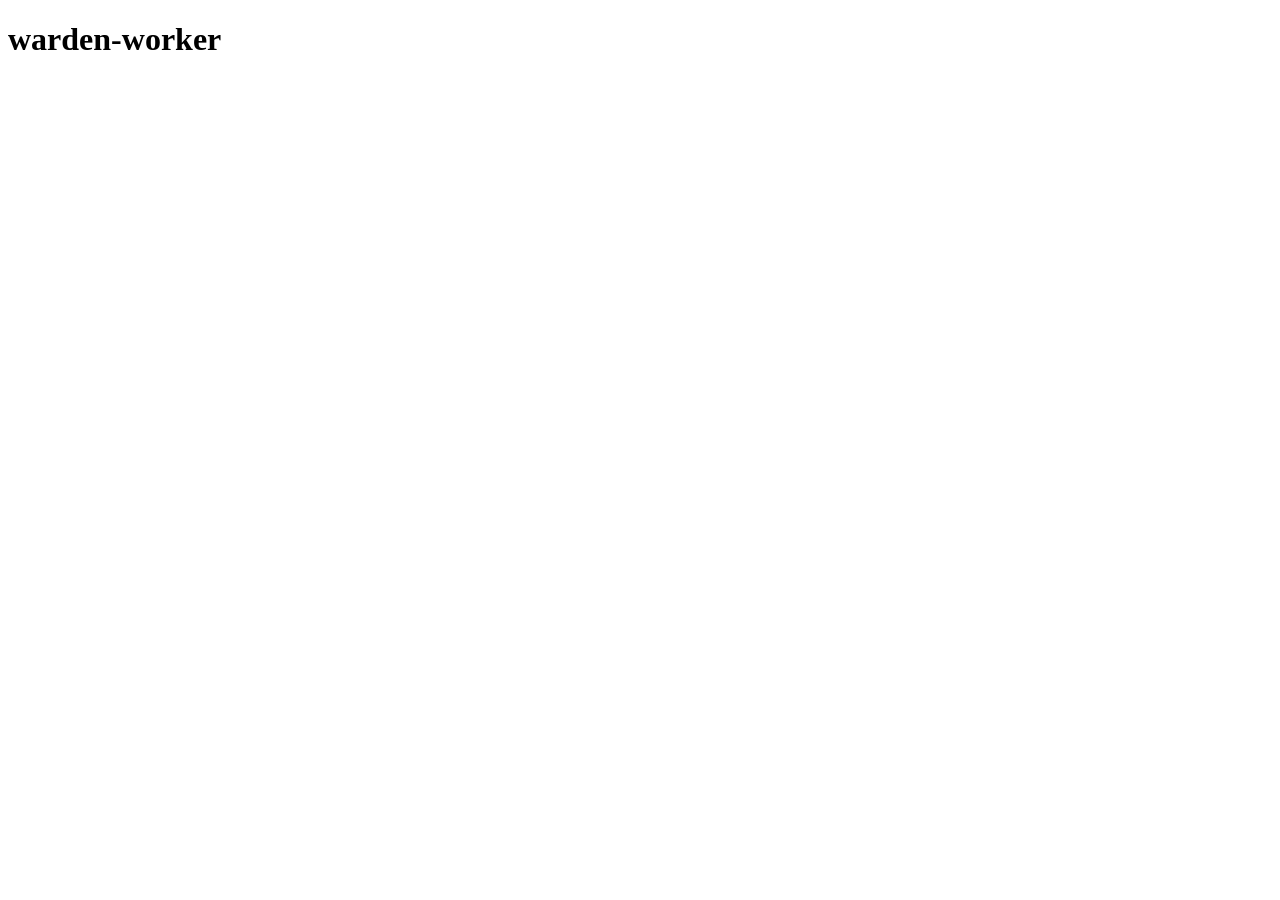
==== commit 10bf8939: "fix: 更新数据库ID并简化静态页面（支持通过浏览器插件删除密码条目） - 将wrangler.jsonc中的D1数据库ID更新为实际使用的ID - 在Cipher序列化中添加permissions" ====
--- a/static/index.html
+++ b/static/index.html
@@ -1,2107 +1,13 @@
-<!DOCTYPE html>
-<html lang="zh-CN">
-<head>
-    <meta charset="UTF-8">
-    <meta name="viewport" content="width=device-width, initial-scale=1.0">
-    <title>Warden Worker - Bitwarden 兼容服务器</title>
-    <style>
-        @import url('https://fonts.googleapis.com/css2?family=Inter:wght@300;400;500;600;700&display=swap');
-
-        :root {
-            --primary-green: #00ff88;
-            --primary-green-dark: #00cc6a;
-            --primary-green-light: #66ffaa;
-            --danger-color: #ff4444;
-            --bg-black: #0a0e0f;
-            --bg-dark: #0f1416;
-            --bg-card: #141a1c;
-            --bg-section: #1a2224;
-            --border-color: #1f2a2d;
-            --border-active: #00ff88;
-            --text-primary: #e8f0f2;
-            --text-secondary: #a0b4b8;
-            --text-dim: #6b7f84;
-            --success-bg: rgba(0, 255, 136, 0.1);
-            --success-border: #00ff88;
-            --error-bg: rgba(255, 68, 68, 0.1);
-            --error-border: #ff4444;
-            --warning-bg: rgba(255, 193, 7, 0.1);
-            --warning-border: #ffc107;
-            --info-bg: rgba(0, 191, 255, 0.1);
-            --info-border: #00bfff;
-            --shadow-sm: 0 2px 8px rgba(0, 0, 0, 0.3);
-            --shadow-md: 0 4px 16px rgba(0, 0, 0, 0.4);
-            --shadow-lg: 0 8px 32px rgba(0, 0, 0, 0.5);
-            --shadow-glow: 0 0 20px rgba(0, 255, 136, 0.3);
-        }
-
-        /* 白天模式 */
-        [data-theme="light"] {
-            --primary-green: #00a86b;
-            --primary-green-dark: #008c5a;
-            --primary-green-light: #00c97d;
-            --danger-color: #dc3545;
-            --bg-black: #f5f7fa;
-            --bg-dark: #ffffff;
-            --bg-card: #ffffff;
-            --bg-section: #f8f9fa;
-            --border-color: #e1e4e8;
-            --border-active: #00a86b;
-            --text-primary: #24292e;
-            --text-secondary: #586069;
-            --text-dim: #6a737d;
-            --success-bg: #d4edda;
-            --success-border: #28a745;
-            --error-bg: #f8d7da;
-            --error-border: #dc3545;
-            --warning-bg: #fff3cd;
-            --warning-border: #ffc107;
-            --info-bg: #d1ecf1;
-            --info-border: #17a2b8;
-            --shadow-sm: 0 2px 8px rgba(0, 0, 0, 0.08);
-            --shadow-md: 0 4px 16px rgba(0, 0, 0, 0.1);
-            --shadow-lg: 0 8px 32px rgba(0, 0, 0, 0.12);
-            --shadow-glow: 0 0 20px rgba(0, 168, 107, 0.2);
-        }
-
-        [data-theme="light"] body {
-            background-image: 
-                radial-gradient(circle at 20% 50%, rgba(0, 168, 107, 0.03) 0%, transparent 50%),
-                radial-gradient(circle at 80% 80%, rgba(0, 168, 107, 0.02) 0%, transparent 50%);
-        }
-
-        [data-theme="light"] h1 {
-            text-shadow: 0 0 30px rgba(0, 168, 107, 0.15);
-        }
-
-        [data-theme="light"] .section-title::before {
-            filter: drop-shadow(0 0 8px rgba(0, 168, 107, 0.3));
-        }
-
-        [data-theme="light"] .qr-image {
-            box-shadow: 0 0 20px rgba(0, 168, 107, 0.2);
-        }
-
-        [data-theme="light"] .tab::after {
-            box-shadow: 0 0 10px rgba(0, 168, 107, 0.3);
-        }
-
-        [data-theme="light"] ::selection {
-            background: rgba(0, 168, 107, 0.2);
-            color: var(--text-primary);
-        }
-
-        /* 白天模式下的信息框文字颜色优化 */
-        [data-theme="light"] .info-box {
-            color: #0c5460;
-        }
-
-        [data-theme="light"] .warning-box {
-            color: #856404;
-        }
-
-        [data-theme="light"] .success-box {
-            color: #155724;
-        }
-
-        [data-theme="light"] .danger-box {
-            color: #721c24;
-        }
-
-        /* 白天模式下的表单元素优化 */
-        [data-theme="light"] .form-input:focus,
-        [data-theme="light"] .form-textarea:focus {
-            background: #ffffff;
-            box-shadow: 0 0 0 3px rgba(0, 168, 107, 0.1), 0 0 20px rgba(0, 168, 107, 0.15);
-        }
-
-        [data-theme="light"] .form-input:hover,
-        [data-theme="light"] .form-textarea:hover {
-            border-color: var(--primary-green);
-            background: #fafbfc;
-        }
-
-        * {
-            box-sizing: border-box;
-            margin: 0;
-            padding: 0;
-        }
-
-        body {
-            font-family: 'Inter', -apple-system, BlinkMacSystemFont, "Segoe UI", Roboto, sans-serif;
-            display: flex;
-            flex-direction: column;
-            justify-content: center;
-            align-items: center;
-            min-height: 100vh;
-            margin: 0;
-            padding: 2rem 1rem;
-            background: var(--bg-black);
-            background-image: 
-                radial-gradient(circle at 20% 50%, rgba(0, 255, 136, 0.05) 0%, transparent 50%),
-                radial-gradient(circle at 80% 80%, rgba(0, 255, 136, 0.03) 0%, transparent 50%);
-            color: var(--text-primary);
-            line-height: 1.6;
-        }
-
-        .container {
-            text-align: center;
-            background: var(--bg-card);
-            padding: 3rem;
-            border-radius: 24px;
-            box-shadow: var(--shadow-lg);
-            border: 1px solid var(--border-color);
-            max-width: 850px;
-            width: 100%;
-            margin-bottom: 2rem;
-            transition: all 0.3s ease;
-        }
-
-        .container:hover {
-            border-color: rgba(0, 255, 136, 0.3);
-            box-shadow: var(--shadow-lg), var(--shadow-glow);
-        }
-
-        h1 {
-            color: var(--primary-green);
-            margin-bottom: 0.75rem;
-            font-size: 2.5rem;
-            font-weight: 700;
-            letter-spacing: -0.02em;
-            text-shadow: 0 0 30px rgba(0, 255, 136, 0.3);
-        }
-
-        .subtitle {
-            color: var(--text-secondary);
-            margin-bottom: 2.5rem;
-            line-height: 1.8;
-            font-size: 1rem;
-            font-weight: 400;
-        }
-
-        .section {
-            padding: 2rem;
-            border-radius: 16px;
-            margin-top: 1.5rem;
-            text-align: left;
-            border: 1px solid var(--border-color);
-            transition: all 0.3s ease;
-        }
-
-        .section:hover {
-            border-color: rgba(0, 255, 136, 0.2);
-            background: rgba(26, 34, 36, 0.8);
-        }
-
-        [data-theme="light"] .section:hover {
-            border-color: rgba(0, 168, 107, 0.3);
-            background: rgba(245, 250, 248, 0.9);
-        }
-
-        .section-title {
-            font-size: 1.25rem;
-            font-weight: 600;
-            color: var(--primary-green);
-            margin-bottom: 1rem;
-            display: flex;
-            align-items: center;
-            gap: 0.75rem;
-        }
-
-        .section-title::before {
-            content: "🔐";
-            font-size: 1.3rem;
-            filter: drop-shadow(0 0 8px rgba(0, 255, 136, 0.5));
-        }
-
-        .section-desc {
-            color: var(--text-dim);
-            font-size: 0.95rem;
-            margin-bottom: 1.5rem;
-            line-height: 1.6;
-        }
-
-        .info-box {
-            background: var(--info-bg);
-            border-left: 3px solid var(--info-border);
-            padding: 1.25rem;
-            border-radius: 12px;
-            margin-bottom: 1.25rem;
-            font-size: 0.95rem;
-            color: var(--text-secondary);
-            line-height: 1.7;
-            text-align: center;
-        }
-
-        .warning-box {
-            background: var(--warning-bg);
-            border-left: 3px solid var(--warning-border);
-            padding: 1.25rem;
-            border-radius: 12px;
-            margin-bottom: 1.25rem;
-            font-size: 0.95rem;
-            color: var(--text-secondary);
-            line-height: 1.7;
-            text-align: center;
-        }
-
-        .success-box {
-            background: var(--success-bg);
-            border-left: 3px solid var(--success-border);
-            padding: 1.25rem;
-            border-radius: 12px;
-            margin-bottom: 1.25rem;
-            font-size: 0.95rem;
-            color: var(--text-secondary);
-            line-height: 1.7;
-            text-align: center;
-        }
-
-        .danger-box {
-            background: var(--error-bg);
-            border-left: 3px solid var(--error-border);
-            padding: 1.25rem;
-            border-radius: 12px;
-            margin-bottom: 1.25rem;
-            font-size: 0.95rem;
-            color: var(--text-secondary);
-            line-height: 1.7;
-            text-align: center;
-        }
-
-        .form-group {
-            margin-top: 1.25rem;
-        }
-
-        .form-label {
-            display: block;
-            margin-bottom: 0.625rem;
-            font-weight: 500;
-            color: var(--text-secondary);
-            font-size: 0.9rem;
-            letter-spacing: 0.01em;
-        }
-
-        .form-input {
-            width: 100%;
-            padding: 0.875rem 1rem;
-            border-radius: 12px;
-            border: 1.5px solid var(--border-color);
-            background: var(--bg-dark);
-            color: var(--text-primary);
-            font-size: 0.95rem;
-            font-family: inherit;
-            transition: all 0.3s ease;
-            outline: none;
-        }
-
-        .form-input:focus {
-            border-color: var(--primary-green);
-            background: var(--bg-black);
-            box-shadow: 0 0 0 3px rgba(0, 255, 136, 0.1), 0 0 20px rgba(0, 255, 136, 0.2);
-        }
-
-        .form-input::placeholder {
-            color: var(--text-dim);
-        }
-
-        .form-textarea {
-            width: 100%;
-            padding: 0.875rem 1rem;
-            border-radius: 12px;
-            border: 1.5px solid var(--border-color);
-            background: var(--bg-dark);
-            color: var(--text-primary);
-            font-size: 0.9rem;
-            font-family: 'JetBrains Mono', ui-monospace, SFMono-Regular, Menlo, Monaco, Consolas, monospace;
-            resize: vertical;
-            transition: all 0.3s ease;
-            outline: none;
-            line-height: 1.6;
-        }
-
-        .form-textarea:focus {
-            border-color: var(--primary-green);
-            background: var(--bg-black);
-            box-shadow: 0 0 0 3px rgba(0, 255, 136, 0.1), 0 0 20px rgba(0, 255, 136, 0.2);
-        }
-
-        .btn {
-            display: inline-block;
-            background: var(--primary-green);
-            color: var(--bg-black);
-            padding: 1rem 2rem;
-            border-radius: 12px;
-            text-decoration: none;
-            font-weight: 600;
-            transition: all 0.3s ease;
-            border: none;
-            cursor: pointer;
-            font-size: 0.95rem;
-            box-shadow: 0 4px 12px rgba(0, 255, 136, 0.3);
-            position: relative;
-            overflow: hidden;
-        }
-
-        .btn::before {
-            content: '';
-            position: absolute;
-            top: 50%;
-            left: 50%;
-            width: 0;
-            height: 0;
-            border-radius: 50%;
-            background: rgba(255, 255, 255, 0.3);
-            transform: translate(-50%, -50%);
-            transition: width 0.6s, height 0.6s;
-        }
-
-        .btn:hover::before {
-            width: 300px;
-            height: 300px;
-        }
-
-        .btn:hover {
-            background: var(--primary-green-light);
-            transform: translateY(-2px);
-            box-shadow: 0 6px 20px rgba(0, 255, 136, 0.4);
-        }
-
-        .btn:active {
-            transform: translateY(0);
-            box-shadow: 0 2px 8px rgba(0, 255, 136, 0.3);
-        }
-
-        .btn-secondary {
-            background: var(--bg-section);
-            color: var(--text-primary);
-            border: 1.5px solid var(--border-color);
-            box-shadow: none;
-        }
-
-        .btn-secondary:hover {
-            background: var(--bg-dark);
-            border-color: var(--primary-green);
-            color: var(--primary-green);
-            box-shadow: 0 4px 12px rgba(0, 255, 136, 0.2);
-        }
-
-        .btn-group {
-            display: flex;
-            gap: 1rem;
-            justify-content: center;
-            flex-wrap: wrap;
-            margin-top: 1.5rem;
-        }
-
-        .result {
-            margin-top: 1.5rem;
-            padding: 1.25rem;
-            border-radius: 12px;
-            background: var(--bg-dark);
-            white-space: pre-wrap;
-            font-family: 'JetBrains Mono', ui-monospace, SFMono-Regular, Menlo, Monaco, Consolas, monospace;
-            font-size: 0.875rem;
-            text-align: left;
-            border: 1.5px solid var(--border-color);
-            display: none;
-            color: var(--text-secondary);
-            line-height: 1.7;
-        }
-
-        .result.show {
-            display: block;
-            animation: slideIn 0.4s ease;
-        }
-
-        @keyframes slideIn {
-            from {
-                opacity: 0;
-                transform: translateY(-10px);
-            }
-            to {
-                opacity: 1;
-                transform: translateY(0);
-            }
-        }
-
-        .qr-container {
-            display: flex;
-            justify-content: center;
-            margin-top: 1.25rem;
-        }
-
-        .qr-image {
-            width: 200px;
-            height: 200px;
-            background: white;
-            border-radius: 16px;
-            border: 2px solid var(--primary-green);
-            padding: 0.75rem;
-            box-shadow: 0 0 20px rgba(0, 255, 136, 0.3);
-        }
-
-        .tabs {
-            display: flex;
-            gap: 0.5rem;
-            margin-bottom: 2rem;
-            border-bottom: 2px solid var(--border-color);
-            overflow-x: auto;
-            overflow-y: hidden;
-            flex-wrap: nowrap;
-            -webkit-overflow-scrolling: touch;
-            scrollbar-width: thin;
-            scrollbar-color: var(--primary-green) var(--bg-section);
-        }
-
-        .tabs::-webkit-scrollbar {
-            height: 4px;
-        }
-
-        .tabs::-webkit-scrollbar-track {
-            background: var(--bg-section);
-            border-radius: 2px;
-        }
-
-        .tabs::-webkit-scrollbar-thumb {
-            background: var(--primary-green);
-            border-radius: 2px;
-        }
-
-        .tabs::-webkit-scrollbar-thumb:hover {
-            background: var(--primary-green-light);
-        }
-
-        .tab {
-            padding: 1rem 1.75rem;
-            background: transparent;
-            border: none;
-            color: var(--text-dim);
-            font-weight: 500;
-            font-size: 0.95rem;
-            cursor: pointer;
-            transition: all 0.3s ease;
-            border-bottom: 3px solid transparent;
-            white-space: nowrap;
-            position: relative;
-        }
-
-        .tab::after {
-            content: '';
-            position: absolute;
-            bottom: 0;
-            left: 0;
-            width: 0;
-            height: 3px;
-            background: var(--primary-green);
-            transition: width 0.3s ease;
-            box-shadow: 0 0 10px rgba(0, 255, 136, 0.5);
-        }
-
-        .tab:hover {
-            color: var(--text-secondary);
-            background: rgba(0, 255, 136, 0.05);
-
-        }
-
-        .tab:hover::after {
-            width: 100%;
-        }
-
-        .tab.active {
-            color: var(--primary-green);
-            font-weight: 600;
-        }
-
-        .tab.active::after {
-            width: 100%;
-        }
-
-        .tab-content {
-            display: none;
-            animation: fadeIn 0.4s ease;
-        }
-
-        @keyframes fadeIn {
-            from {
-                opacity: 0;
-            }
-            to {
-                opacity: 1;
-            }
-        }
-
-        .tab-content.active {
-            display: block;
-        }
-
-        .footer {
-            color: var(--text-dim);
-            font-size: 0.9rem;
-            text-align: center;
-            margin-top: 1.5rem;
-        }
-
-        .footer a {
-            color: var(--primary-green);
-            text-decoration: none;
-            transition: color 0.3s ease;
-        }
-
-        .footer a:hover {
-            color: var(--primary-green-light);
-            text-decoration: underline;
-        }
-
-        @media (max-width: 640px) {
-            .container {
-                padding: 2rem 1.5rem;
-            }
-
-            h1 {
-                font-size: 2rem;
-            }
-
-            .subtitle {
-                font-size: 0.9rem;
-            }
-
-            .tab {
-                padding: 0.875rem 1.25rem;
-                font-size: 0.875rem;
-            }
-
-            .section {
-                padding: 1.5rem;
-            }
-
-            .btn {
-                padding: 0.875rem 1.5rem;
-                font-size: 0.9rem;
-            }
-        }
-
-        /* 平滑滚动 */
-        html {
-            scroll-behavior: smooth;
-        }
-
-        /* 选中文本样式 */
-        ::selection {
-            background: rgba(0, 255, 136, 0.3);
-            color: var(--text-primary);
-        }
-
-        /* 焦点可见性 */
-        *:focus-visible {
-            outline: 2px solid var(--primary-green);
-            outline-offset: 2px;
-        }
-
-        /* 主题切换按钮 */
-        .theme-toggle {
-            position: fixed;
-            top: 2rem;
-            right: 2rem;
-            width: 56px;
-            height: 56px;
-            border-radius: 50%;
-            background: var(--bg-card);
-            border: 2px solid var(--border-color);
-            cursor: pointer;
-            display: flex;
-            align-items: center;
-            justify-content: center;
-            font-size: 1.5rem;
-            transition: all 0.3s ease;
-            box-shadow: var(--shadow-md);
-            z-index: 1000;
-        }
-
-        .theme-toggle:hover {
-            transform: scale(1.1) rotate(15deg);
-            border-color: var(--primary-green);
-            box-shadow: var(--shadow-lg), var(--shadow-glow);
-        }
-
-        .theme-toggle:active {
-            transform: scale(0.95);
-        }
-
-        @media (max-width: 640px) {
-            .theme-toggle {
-                top: 1rem;
-                right: 1rem;
-                width: 48px;
-                height: 48px;
-                font-size: 1.25rem;
-            }
-        }
-    </style>
-</head>
-<body>
-<!-- 主题切换按钮 -->
-<button class="theme-toggle" id="themeToggle" aria-label="切换主题">
-    <span id="themeIcon">🌙</span>
-</button>
-
-<div class="container">
-    <h1>🔐 Warden Worker</h1>
-    <div class="subtitle">
-        运行在 Cloudflare Workers 上的 Bitwarden 兼容服务器<br>
-        开源、安全、快速、易用的密码管理解决方案<br>
-        服务器地址：<span id="serverUrl"></span>
-        <button id="copyServerUrl" class="copy-btn" title="复制服务器地址">📋</button>
-    </div>
-
-    <!-- TAB 导航 -->
-    <div class="tabs">
-        <button class="tab active" data-tab="register">👤 用户注册</button>
-        <button class="tab" data-tab="password">🔑 修改密码</button>
-        <button class="tab" data-tab="email">📧 修改邮箱</button>
-        <button class="tab" data-tab="totp">🛡️ 二次验证</button>
-        <button class="tab" data-tab="backup">💾 备份还原</button>
-    </div>
-
-    <!-- 用户注册 TAB -->
-    <div class="tab-content active" id="tab-register">
-        <div class="section">
-            <div class="section-title">用户注册</div>
-            <div class="form-group">
-                <label class="form-label">邮箱地址</label>
-                <input id="registerEmail" type="email" class="form-input" placeholder="your@email.com">
-            </div>
-            <div class="form-group">
-                <label class="form-label">登录密码</label>
-                <input id="registerPassword" type="password" class="form-input" placeholder="请设置一个强密码">
-            </div>
-            <div class="form-group">
-                <label class="form-label">确认密码</label>
-                <input id="registerPasswordConfirm" type="password" class="form-input" placeholder="再次输入这个密码">
-            </div>
-            <div class="form-group">
-                <label class="form-label">密码提示（可选）</label>
-                <input id="registerHint" type="text" class="form-input" placeholder="密码辅助提示线索">
-            </div>
-            <br/><br/>
-            <div class="info-box">
-                💡 <strong>温馨提示：</strong>主密码是解密所有数据的唯一密钥，请务必牢记。<br/>
-                💡 <strong>隐私声明：</strong>服务器不存储明文密码，忘记密码后将无法找回。
-            </div>
-            <div class="btn-group">
-                <a class="btn" href="#" id="registerSubmit">立即注册</a>
-            </div>
-            <div id="registerResult" class="result"></div>
-        </div>
-        <div class="success-box" style="margin-top: 1.5rem;">
-            所有密码操作均在浏览器本地完成，服务器仅接收加密后的数据<br/>
-            在进行重要操作前，请先导出备份，避免数据丢失
-        </div>
-    </div>
-
-    <!-- 修改主密码 TAB -->
-    <div class="tab-content" id="tab-password">
-        <div class="section">
-            <div class="section-title">修改密码</div>
-            <div class="form-group">
-                <label class="form-label">邮箱地址</label>
-                <input id="email" type="email" class="form-input" placeholder="your@email.com">
-            </div>
-            <div class="form-group">
-                <label class="form-label">当前密码</label>
-                <input id="oldPassword" type="password" class="form-input" placeholder="请输入当前主密码">
-            </div>
-            <div class="form-group">
-                <label class="form-label">新的密码</label>
-                <input id="newPassword" type="password" class="form-input" placeholder="请输入新的主密码">
-            </div>
-            <div class="form-group">
-                <label class="form-label">密码提示（可选）</label>
-                <input id="hint" type="text" class="form-input" placeholder="密码辅助提示线索">
-            </div>
-            <br/><br/>
-            <div class="info-box">
-                💡 <strong>温馨提示：</strong>主密码是解密所有数据的唯一密钥，请务必牢记。<br/>
-                💡 <strong>隐私声明：</strong>服务器不存储明文密码，忘记密码后将无法找回。
-            </div>
-            <div class="btn-group">
-                <a class="btn" href="#" id="submit">确认修改</a>
-            </div>
-            <div id="result" class="result"></div>
-        </div>
-
-        <div class="success-box" style="margin-top: 1.5rem;">
-            所有密码操作均在浏览器本地完成，服务器仅接收加密后的数据<br/>
-            在进行重要操作前，请先导出备份，避免数据丢失
-        </div>
-    </div>
-
-    <!-- 修改邮箱 TAB -->
-    <div class="tab-content" id="tab-email">
-        <div class="section">
-            <div class="section-title">修改邮箱</div>
-            <div class="form-group">
-                <label class="form-label">当前邮箱</label>
-                <input id="emailCurrent" type="email" class="form-input" placeholder="your@email.com">
-            </div>
-            <div class="form-group">
-                <label class="form-label">新邮箱</label>
-                <input id="emailNew" type="email" class="form-input" placeholder="next@email.com">
-            </div>
-            <div class="form-group">
-                <label class="form-label">确认新邮箱</label>
-                <input id="emailNewConfirm" type="email" class="form-input" placeholder="再次输入新邮箱">
-            </div>
-            <div class="form-group">
-                <label class="form-label">主密码</label>
-                <input id="emailPassword" type="password" class="form-input" placeholder="输入密码验证身份">
-            </div>
-            <br/>
-            <div class="info-box" style="margin-top: 1.5rem;">
-                💡 <strong>温馨提示：</strong>修改邮箱后，主密钥会使用新邮箱重新派生。<br/>
-                请使用新邮箱登录 Bitwarden 客户端。
-            </div>
-            <div class="btn-group">
-                <a class="btn" href="#" id="submitEmail">确认修改</a>
-            </div>
-            <div id="resultEmail" class="result"></div>
-        </div>
-
-        <div class="success-box" style="margin-top: 1.5rem;">
-            所有密码操作均在浏览器本地完成，服务器仅接收加密后的数据<br/>
-            在进行重要操作前，请先导出备份，避免数据丢失
-        </div>
-    </div>
-
-    <!-- 二次验证 TOTP TAB -->
-    <div class="tab-content" id="tab-totp">
-        <div class="section">
-            <div class="section-title">登录二次验证（TOTP）</div>
-            <div class="section-desc">启用后，登录时需要输入动态验证码，提升账户安全性</div>
-
-            <div class="form-group">
-                <label class="form-label">邮箱地址</label>
-                <input id="totpEmail" type="email" class="form-input" placeholder="your@email.com">
-            </div>
-            <div class="form-group">
-                <label class="form-label">主密码</label>
-                <input id="totpPassword" type="password" class="form-input" placeholder="输入密码验证身份">
-            </div>
-
-            <div class="btn-group">
-                <a class="btn" href="#" id="totpRequest">生成密钥</a>
-            </div>
-
-            <div class="form-group">
-                <label class="form-label">密钥（Secret）</label>
-                <input id="totpSecret" type="text" class="form-input" readonly>
-            </div>
-            <div class="form-group">
-                <label class="form-label">OTP Auth URI</label>
-                <textarea id="totpOtpauth" rows="3" class="form-textarea" readonly></textarea>
-            </div>
-
-            <div class="form-group">
-                <label class="form-label">二维码</label>
-                <div class="qr-container">
-                    <img id="totpQr" alt="TOTP QR Code" class="qr-image">
-                </div>
-            </div>
-            <br/><br/>
-            <div class="info-box">
-                📱 请使用认证App（如Google Authenticator）扫描二维码或手动输入密钥
-            </div>
-
-            <div class="form-group">
-                <label class="form-label">验证码</label>
-                <input id="totpCode" type="text" class="form-input" placeholder="输入 6 位验证码" maxlength="6">
-            </div>
-
-            <div class="btn-group">
-                <a class="btn" href="#" id="totpEnable">启用验证</a>
-                <a class="btn btn-secondary" href="#" id="totpDisable">禁用验证</a>
-            </div>
-            <div id="resultTotp" class="result"></div>
-        </div>
-
-        <div class="info-box" style="margin-top: 1.5rem;">
-            💡 <strong>温馨提示：</strong>启用二次验证后，每次登录都需要输入动态验证码。<br/>
-            💡 <strong>温馨提示：</strong>请妥善保管认证器中的密钥，避免丢失平台访权限。
-        </div>
-    </div>
-
-    <!-- 备份还原 TAB -->
-    <div class="tab-content" id="tab-backup">
-        <div class="section">
-            <div class="section-title">备份管理</div>
-            <div class="section-desc">导出或还原您的密码库数据</div>
-
-            <!-- 单选切换 -->
-            <div class="form-group">
-                <div style="display: flex; gap: 1rem; margin-bottom: 1.5rem;">
-                    <label style="display: flex; align-items: center; cursor: pointer;">
-                        <input type="radio" name="backupMode" value="export" checked style="margin-right: 0.5rem;">
-                        <span>📥 导出备份</span>
-                    </label>
-                    <label style="display: flex; align-items: center; cursor: pointer;">
-                        <input type="radio" name="backupMode" value="import" style="margin-right: 0.5rem;">
-                        <span>📤 导入还原</span>
-                    </label>
-                </div>
-            </div>
-
-            <!-- 导出模式 -->
-            <div id="exportMode">
-                <div class="form-group">
-                    <label class="form-label">邮箱地址</label>
-                    <input id="backupEmail" type="email" class="form-input" placeholder="your@email.com">
-                </div>
-                <div class="form-group">
-                    <label class="form-label">主密码</label>
-                    <input id="backupPassword" type="password" class="form-input" placeholder="输入主密码验证身份">
-                </div>
-
-                <div class="btn-group">
-                    <a class="btn" href="#" id="exportBackup">📥 导出备份</a>
-                </div>
-            </div>
-
-            <!-- 导入模式 -->
-            <div id="importMode" style="display: none;">
-                <div class="form-group">
-                    <label class="form-label">邮箱地址</label>
-                    <input id="importEmail" type="email" class="form-input" placeholder="your@email.com">
-                </div>
-                <div class="form-group">
-                    <label class="form-label">主密码</label>
-                    <input id="importPassword" type="password" class="form-input" placeholder="输入密码验证身份">
-                </div>
-                <div class="form-group">
-                    <label class="form-label">选择备份文件</label>
-                    <input id="importFile" type="file" class="form-input" accept=".json">
-                </div>
-
-                <div class="btn-group">
-                    <a class="btn" href="#" id="importBackup">📤 导入还原</a>
-                </div>
-            </div>
-
-            <div id="resultBackup" class="result"></div>
-            <div class="warning-box" style="margin-top: 1.5rem;">
-                💡 导出的备份文件包含加密数据，请您妥善保管<br/>
-                💡 导入时，将覆盖您当前的密码库数据全部内容
-            </div>
-        </div>
-
-        <div class="section" style="margin-top: 2rem;">
-            <div class="section-title" style="color: var(--danger-color);">⚠️ 删除账号</div>
-            <div class="section-desc">永久删除您的账号和所有数据，此操作不可恢复</div>
-
-            <div class="form-group">
-                <label class="form-label">邮箱地址</label>
-                <input id="deleteEmail" type="email" class="form-input" placeholder="your@email.com">
-            </div>
-            <div class="form-group">
-                <label class="form-label">主密码</label>
-                <input id="deletePassword" type="password" class="form-input" placeholder="输入密码验证身份">
-            </div>
-            <div class="btn-group">
-                <a class="btn" href="#" id="deleteAccount" style="background: var(--danger-color);">🗑️ 删除账号</a>
-            </div>
-            <div id="resultDelete" class="result"></div>
-        </div>
-
-        <div class="danger-box" style="margin-top: 1.5rem;">
-            ⚠️ <strong>重要提醒</strong><br/>删除账号后，所有数据将永久丢失，无法恢复<br/>
-        </div>
-    </div>
-
-    <div class="footer">
-        Powered by <a href="https://github.com/PIKACHUIM/warden-worker">Warden Worker</a>
-    </div>
-</div>
-
-<script>
-    // ========== 服务器地址显示和复制功能 ==========
-    // 从 URL 获取并显示服务器地址
-    const serverUrlElement = document.getElementById('serverUrl');
-    const copyServerUrlBtn = document.getElementById('copyServerUrl');
-    const serverUrl = window.location.origin;
-    
-    // 显示服务器地址
-    serverUrlElement.textContent = serverUrl;
-    
-    // 复制服务器地址功能
-    copyServerUrlBtn.addEventListener('click', async () => {
-        try {
-            await navigator.clipboard.writeText(serverUrl);
-            // 临时改变按钮文本提示复制成功
-            const originalText = copyServerUrlBtn.textContent;
-            copyServerUrlBtn.textContent = '✅';
-            setTimeout(() => {
-                copyServerUrlBtn.textContent = originalText;
-            }, 2000);
-        } catch (err) {
-            console.error('复制失败:', err);
-            // 降级方案：使用传统方法复制
-            const textArea = document.createElement('textarea');
-            textArea.value = serverUrl;
-            textArea.style.position = 'fixed';
-            textArea.style.left = '-999999px';
-            document.body.appendChild(textArea);
-            textArea.select();
-            try {
-                document.execCommand('copy');
-                const originalText = copyServerUrlBtn.textContent;
-                copyServerUrlBtn.textContent = '✅';
-                setTimeout(() => {
-                    copyServerUrlBtn.textContent = originalText;
-                }, 2000);
-            } catch (err2) {
-                console.error('降级复制也失败:', err2);
-                alert('复制失败，请手动复制');
-            }
-            document.body.removeChild(textArea);
-        }
-    });
-
-    // ========== 主题切换功能 ==========
-    // 主题切换功能
-    const themeToggle = document.getElementById('themeToggle');
-    const themeIcon = document.getElementById('themeIcon');
-    const htmlElement = document.documentElement;
-
-    // 从 localStorage 读取主题偏好，默认为暗黑模式
-    // 获取系统主题偏好
-    const prefersDark = window.matchMedia('(prefers-color-scheme: dark)').matches;
-    const systemTheme = prefersDark ? 'dark' : 'light';
-    const savedTheme = localStorage.getItem('theme') || systemTheme;
-    
-    // 应用主题
-    function applyTheme(theme) {
-        if (theme === 'light') {
-            htmlElement.setAttribute('data-theme', 'light');
-            themeIcon.textContent = '☀️';
-        } else {
-            htmlElement.removeAttribute('data-theme');
-            themeIcon.textContent = '🌙';
-        }
-        localStorage.setItem('theme', theme);
-    }
-
-    // 初始化主题
-    applyTheme(savedTheme);
-
-    // 切换主题
-    themeToggle.addEventListener('click', () => {
-        const currentTheme = htmlElement.getAttribute('data-theme');
-        const newTheme = currentTheme === 'light' ? 'dark' : 'light';
-        applyTheme(newTheme);
-    });
-
-    // TAB 切换功能
-    const tabs = document.querySelectorAll('.tab');
-    const tabContents = document.querySelectorAll('.tab-content');
-
-    tabs.forEach(tab => {
-        tab.addEventListener('click', () => {
-            const targetTab = tab.getAttribute('data-tab');
-
-            // 移除所有活动状态
-            tabs.forEach(t => t.classList.remove('active'));
-            tabContents.forEach(tc => tc.classList.remove('active'));
-
-            // 添加活动状态
-            tab.classList.add('active');
-            document.getElementById(`tab-${targetTab}`).classList.add('active');
-        });
-    });
-
-    // 备份模式切换功能
-    const backupModeRadios = document.querySelectorAll('input[name="backupMode"]');
-    backupModeRadios.forEach(radio => {
-        radio.addEventListener('change', (e) => {
-            if (e.target.value === 'export') {
-                exportMode.style.display = 'block';
-                importMode.style.display = 'none';
-            } else {
-                exportMode.style.display = 'none';
-                importMode.style.display = 'block';
-            }
-            hideResult(resultBackupEl);
-        });
-    });
-
-    const registerSubmitBtn = document.getElementById('registerSubmit');
-    const registerEmailInput = document.getElementById('registerEmail');
-    const registerPasswordInput = document.getElementById('registerPassword');
-    const registerPasswordConfirmInput = document.getElementById('registerPasswordConfirm');
-    const registerHintInput = document.getElementById('registerHint');
-    const registerResultEl = document.getElementById('registerResult');
-    const submitBtn = document.getElementById('submit');
-    const submitEmailBtn = document.getElementById('submitEmail');
-    const emailInput = document.getElementById('email');
-    const oldPasswordInput = document.getElementById('oldPassword');
-    const newPasswordInput = document.getElementById('newPassword');
-    const hintInput = document.getElementById('hint');
-    const resultEl = document.getElementById('result');
-    const emailCurrentInput = document.getElementById('emailCurrent');
-    const emailNewInput = document.getElementById('emailNew');
-    const emailNewConfirmInput = document.getElementById('emailNewConfirm');
-    const emailPasswordInput = document.getElementById('emailPassword');
-    const resultEmailEl = document.getElementById('resultEmail');
-    const totpEmailInput = document.getElementById('totpEmail');
-    const totpPasswordInput = document.getElementById('totpPassword');
-    const totpRequestBtn = document.getElementById('totpRequest');
-    const totpEnableBtn = document.getElementById('totpEnable');
-    const totpDisableBtn = document.getElementById('totpDisable');
-    const totpSecretInput = document.getElementById('totpSecret');
-    const totpOtpauthInput = document.getElementById('totpOtpauth');
-    const totpQrImg = document.getElementById('totpQr');
-    const totpCodeInput = document.getElementById('totpCode');
-    const resultTotpEl = document.getElementById('resultTotp');
-    const backupEmailInput = document.getElementById('backupEmail');
-    const backupPasswordInput = document.getElementById('backupPassword');
-    const exportBackupBtn = document.getElementById('exportBackup');
-    const importBackupBtn = document.getElementById('importBackup');
-    const importFileInput = document.getElementById('importFile');
-    const importEmailInput = document.getElementById('importEmail');
-    const importPasswordInput = document.getElementById('importPassword');
-    const deleteEmailInput = document.getElementById('deleteEmail');
-    const deletePasswordInput = document.getElementById('deletePassword');
-    const deleteAccountBtn = document.getElementById('deleteAccount');
-    const resultBackupEl = document.getElementById('resultBackup');
-    const resultDeleteEl = document.getElementById('resultDelete');
-    const exportMode = document.getElementById('exportMode');
-    const importMode = document.getElementById('importMode');
-
-    const encoder = new TextEncoder();
-
-    function showResult(element, message, type = 'info') {
-        element.textContent = message;
-        element.className = 'result show';
-        if (type === 'success') {
-            element.style.background = '#d4edda';
-            element.style.borderColor = '#28a745';
-            element.style.color = '#155724';
-        } else if (type === 'error') {
-            element.style.background = '#f8d7da';
-            element.style.borderColor = '#dc3545';
-            element.style.color = '#721c24';
-        } else {
-            element.style.background = '#d1ecf1';
-            element.style.borderColor = '#17a2b8';
-            element.style.color = '#0c5460';
-        }
-    }
-
-    function hideResult(element) {
-        element.className = 'result';
-    }
-
-    function concatBytes(a, b) {
-        const out = new Uint8Array(a.length + b.length);
-        out.set(a, 0);
-        out.set(b, a.length);
-        return out;
-    }
-
-    function b64encode(bytes) {
-        let binary = '';
-        const chunkSize = 0x8000;
-        for (let i = 0; i < bytes.length; i += chunkSize) {
-            const chunk = bytes.subarray(i, i + chunkSize);
-            binary += String.fromCharCode(...chunk);
-        }
-        return btoa(binary);
-    }
-
-    function b64decode(str) {
-        const binary = atob(str);
-        const out = new Uint8Array(binary.length);
-        for (let i = 0; i < binary.length; i++) {
-            out[i] = binary.charCodeAt(i);
-        }
-        return out;
-    }
-
-    function pkcs7Pad(bytes, blockSize) {
-        const padLen = blockSize - (bytes.length % blockSize);
-        const out = new Uint8Array(bytes.length + padLen);
-        out.set(bytes, 0);
-        out.fill(padLen, bytes.length);
-        return out;
-    }
-
-    function pkcs7Unpad(bytes) {
-        if (bytes.length === 0) throw new Error('Invalid padding');
-        const padLen = bytes[bytes.length - 1];
-        if (padLen <= 0 || padLen > 16) throw new Error('Invalid padding');
-        for (let i = bytes.length - padLen; i < bytes.length; i++) {
-            if (bytes[i] !== padLen) throw new Error('Invalid padding');
-        }
-        return bytes.subarray(0, bytes.length - padLen);
-    }
-
-    async function pbkdf2Sha256(passwordBytes, saltBytes, iterations, lengthBytes) {
-        const keyMaterial = await crypto.subtle.importKey(
-            'raw',
-            passwordBytes,
-            'PBKDF2',
-            false,
-            ['deriveBits']
-        );
-        const bits = await crypto.subtle.deriveBits(
-            {
-                name: 'PBKDF2',
-                salt: saltBytes,
-                iterations,
-                hash: 'SHA-256'
-            },
-            keyMaterial,
-            lengthBytes * 8
-        );
-        return new Uint8Array(bits);
-    }
-
-    async function hkdfExpandSha256(prkBytes, infoBytes, lengthBytes) {
-        if (lengthBytes > 32) {
-            throw new Error('HKDF-Expand length too large for this implementation');
-        }
-        const infoWithCounter = concatBytes(infoBytes, new Uint8Array([1]));
-        const okm = await hmacSha256(prkBytes, infoWithCounter);
-        return okm.subarray(0, lengthBytes);
-    }
-
-    async function stretchMasterKey(masterKeyBytes) {
-        const encKey = await hkdfExpandSha256(masterKeyBytes, encoder.encode('enc'), 32);
-        const macKey = await hkdfExpandSha256(masterKeyBytes, encoder.encode('mac'), 32);
-        return {encKey, macKey};
-    }
-
-    async function hmacSha256(macKeyBytes, dataBytes) {
-        const key = await crypto.subtle.importKey(
-            'raw',
-            macKeyBytes,
-            {name: 'HMAC', hash: 'SHA-256'},
-            false,
-            ['sign', 'verify']
-        );
-        const sig = await crypto.subtle.sign('HMAC', key, dataBytes);
-        return new Uint8Array(sig);
-    }
-
-    async function hmacVerifySha256(macKeyBytes, dataBytes, signatureBytes) {
-        const key = await crypto.subtle.importKey(
-            'raw',
-            macKeyBytes,
-            {name: 'HMAC', hash: 'SHA-256'},
-            false,
-            ['verify']
-        );
-        return await crypto.subtle.verify('HMAC', key, signatureBytes, dataBytes);
-    }
-
-    async function aesCbcEncrypt(encKeyBytes, ivBytes, plainBytes) {
-        const key = await crypto.subtle.importKey('raw', encKeyBytes, {name: 'AES-CBC'}, false, ['encrypt']);
-        const ct = await crypto.subtle.encrypt({name: 'AES-CBC', iv: ivBytes}, key, plainBytes);
-        return new Uint8Array(ct);
-    }
-
-    async function aesCbcDecrypt(encKeyBytes, ivBytes, cipherBytes) {
-        const key = await crypto.subtle.importKey('raw', encKeyBytes, {name: 'AES-CBC'}, false, ['decrypt']);
-        const pt = await crypto.subtle.decrypt({name: 'AES-CBC', iv: ivBytes}, key, cipherBytes);
-        return new Uint8Array(pt);
-    }
-
-    async function decryptEncString(encString, encKeyBytes, macKeyBytes) {
-        const parts = encString.split('.', 2);
-        if (parts.length !== 2) throw new Error('Invalid encString');
-        const encType = parts[0];
-        if (encType !== '2') throw new Error(`Unsupported encType: ${encType}`);
-        const payload = parts[1].split('|');
-        if (payload.length !== 3) throw new Error('Invalid encString payload');
-        const iv = b64decode(payload[0]);
-        const ct = b64decode(payload[1]);
-        const mac = b64decode(payload[2]);
-        const dataToMac = concatBytes(iv, ct);
-        const ok = await hmacVerifySha256(macKeyBytes, dataToMac, mac);
-        if (!ok) throw new Error('MAC 校验失败（旧主密码可能不正确）');
-        const raw = await aesCbcDecrypt(encKeyBytes, iv, ct);
-        try {
-            return {
-                plainBytes: pkcs7Unpad(raw),
-                usedPadding: true,
-                ivLen: iv.length,
-                ctLen: ct.length,
-                macLen: mac.length
-            };
-        } catch {
-            return {plainBytes: raw, usedPadding: false, ivLen: iv.length, ctLen: ct.length, macLen: mac.length};
-        }
-    }
-
-    async function encryptEncString(plainBytes, encKeyBytes, macKeyBytes, usePadding) {
-        const iv = crypto.getRandomValues(new Uint8Array(16));
-        const input = usePadding ? pkcs7Pad(plainBytes, 16) : plainBytes;
-        const ct = await aesCbcEncrypt(encKeyBytes, iv, input);
-        const mac = await hmacSha256(macKeyBytes, concatBytes(iv, ct));
-        return `2.${b64encode(iv)}|${b64encode(ct)}|${b64encode(mac)}`;
-    }
-
-    async function generateRsaKeyPair(encKey, macKey) {
-        // 生成 RSA-OAEP 2048 位密钥对
-        const keyPair = await crypto.subtle.generateKey(
-            {
-                name: 'RSA-OAEP',
-                modulusLength: 2048,
-                publicExponent: new Uint8Array([0x01, 0x00, 0x01]), // 65537
-                hash: 'SHA-1'
-            },
-            true,
-            ['encrypt', 'decrypt']
-        );
-
-        // 导出公钥为 SPKI 格式
-        const publicKeySpki = await crypto.subtle.exportKey('spki', keyPair.publicKey);
-        const publicKeyBytes = new Uint8Array(publicKeySpki);
-
-        // 导出私钥为 PKCS8 格式
-        const privateKeyPkcs8 = await crypto.subtle.exportKey('pkcs8', keyPair.privateKey);
-        const privateKeyBytes = new Uint8Array(privateKeyPkcs8);
-
-        // 使用对称密钥加密私钥
-        const encryptedPrivateKey = await encryptEncString(privateKeyBytes, encKey, macKey, true);
-
-        // 返回公钥（base64）和加密的私钥
-        return {
-            publicKey: b64encode(publicKeyBytes),
-            encryptedPrivateKey: encryptedPrivateKey
-        };
-    }
-
-    async function deriveMasterKey(email, password, kdfIterations) {
-        const salt = encoder.encode(email.toLowerCase());
-        const pw = encoder.encode(password);
-        return await pbkdf2Sha256(pw, salt, kdfIterations, 32);
-    }
-
-    async function deriveMasterPasswordHash(masterKeyBytes, password) {
-        const pw = encoder.encode(password);
-        const hash = await pbkdf2Sha256(masterKeyBytes, pw, 1, 32);
-        return b64encode(hash);
-    }
-
-    async function prelogin(email) {
-        const preloginResp = await fetch('/identity/accounts/prelogin', {
-            method: 'POST',
-            headers: {'Content-Type': 'application/json'},
-            body: JSON.stringify({email})
-        });
-        const preloginText = await preloginResp.text();
-        if (!preloginResp.ok) {
-            throw new Error(`prelogin 失败 HTTP ${preloginResp.status}\n${preloginText}`);
-        }
-        const preloginJson = JSON.parse(preloginText);
-        return Number(preloginJson.kdfIterations);
-    }
-
-    async function login(email, masterPasswordHash) {
-        const form = new URLSearchParams();
-        form.set('grant_type', 'password');
-        form.set('username', email);
-        form.set('password', masterPasswordHash);
-        const tokenResp = await fetch('/identity/connect/token', {
-            method: 'POST',
-            headers: {'Content-Type': 'application/x-www-form-urlencoded'},
-            body: form.toString()
-        });
-        const tokenText = await tokenResp.text();
-        if (!tokenResp.ok) {
-            throw new Error(`登录失败 HTTP ${tokenResp.status}\n${tokenText}`);
-        }
-        return JSON.parse(tokenText);
-    }
-
-    // 用户注册
-    registerSubmitBtn.addEventListener('click', async (e) => {
-        e.preventDefault();
-        hideResult(registerResultEl);
-
-        try {
-            const email = registerEmailInput.value.trim();
-            const password = registerPasswordInput.value;
-            const passwordConfirm = registerPasswordConfirmInput.value;
-            const hint = registerHintInput.value.trim();
-
-            if (!email || !password || !passwordConfirm) {
-                showResult(registerResultEl, '❌ 请填写所有必填项', 'error');
-                return;
-            }
-
-            if (!/^[^\s@]+@[^\s@]+\.[^\s@]+$/.test(email)) {
-                showResult(registerResultEl, '❌ 请输入有效的邮箱地址', 'error');
-                return;
-            }
-
-            if (password.length < 8) {
-                showResult(registerResultEl, '❌ 主密码长度至少为 8 位', 'error');
-                return;
-            }
-
-            if (password !== passwordConfirm) {
-                showResult(registerResultEl, '❌ 两次输入的密码不一致', 'error');
-                return;
-            }
-
-            showResult(registerResultEl, '⏳ 正在生成加密密钥...', 'info');
-
-            // 默认 KDF 迭代次数
-            const kdfIterations = 600000;
-
-            // 派生主密钥
-            const masterKey = await deriveMasterKey(email, password, kdfIterations);
-            const masterPasswordHash = await deriveMasterPasswordHash(masterKey, password);
-
-            // 生成用户对称密钥
-            const symmetricKey = crypto.getRandomValues(new Uint8Array(64));
-            const stretched = await stretchMasterKey(masterKey);
-            const protectedSymmetricKey = await encryptEncString(
-                symmetricKey,
-                stretched.encKey,
-                stretched.macKey,
-                true
-            );
-
-            showResult(registerResultEl, '⏳ 正在生成 RSA 密钥对...', 'info');
-
-            // 生成 RSA 密钥对
-            const rsaKeyPair = await generateRsaKeyPair(stretched.encKey, stretched.macKey);
-
-            showResult(registerResultEl, '⏳ 正在创建账户...', 'info');
-
-            // 调用注册 API
-            const registerResp = await fetch('/identity/accounts/register/finish', {
-                method: 'POST',
-                headers: {'Content-Type': 'application/json'},
-                body: JSON.stringify({
-                    email: email,
-                    masterPasswordHash: masterPasswordHash,
-                    masterPasswordHint: hint || null,
-                    userSymmetricKey: protectedSymmetricKey,
-                    userAsymmetricKeys: {
-                        publicKey: rsaKeyPair.publicKey,
-                        encryptedPrivateKey: rsaKeyPair.encryptedPrivateKey
-                    },
-                    kdf: 0,
-                    kdfIterations: kdfIterations
-                })
-            });
-
-            const registerText = await registerResp.text();
-            if (!registerResp.ok) {
-                showResult(registerResultEl, `❌ 注册失败 HTTP ${registerResp.status}\n${registerText}`, 'error');
-                return;
-            }
-
-            showResult(registerResultEl, '✅ 注册成功！你现在可以使用 Bitwarden 客户端登录了。\n\n📧 邮箱：' + email + '\n🔑 请牢记你的主密码，服务器不存储明文密码。', 'success');
-
-            // 清空表单
-            registerEmailInput.value = '';
-            registerPasswordInput.value = '';
-            registerPasswordConfirmInput.value = '';
-            registerHintInput.value = '';
-        } catch (err) {
-            showResult(registerResultEl, '❌ ' + String(err), 'error');
-        }
-    });
-
-    // 修改主密码
-
-    // 修改主密码
-    submitBtn.addEventListener('click', async (e) => {
-        e.preventDefault();
-        hideResult(resultEl);
-
-        try {
-            const email = emailInput.value.trim();
-            const oldPassword = oldPasswordInput.value;
-            const newPassword = newPasswordInput.value;
-            const hint = hintInput.value.trim();
-
-            if (!email || !oldPassword || !newPassword) {
-                showResult(resultEl, '❌ 请填写所有必填项', 'error');
-                return;
-            }
-            if (oldPassword === newPassword) {
-                showResult(resultEl, '❌ 新旧主密码不能相同', 'error');
-                return;
-            }
-
-            showResult(resultEl, '⏳ 正在读取 KDF 参数...', 'info');
-            const kdfIterations = await prelogin(email);
-
-            showResult(resultEl, '⏳ 正在验证旧密码并登录...', 'info');
-            const oldMasterKey = await deriveMasterKey(email, oldPassword, kdfIterations);
-            const oldMasterPasswordHash = await deriveMasterPasswordHash(oldMasterKey, oldPassword);
-
-            const tokenJson = await login(email, oldMasterPasswordHash);
-            const accessToken = tokenJson.access_token;
-            const protectedSymmetricKey = tokenJson.Key;
-
-            showResult(resultEl, '⏳ 正在重新加密用户密钥...', 'info');
-            const oldStretched = await stretchMasterKey(oldMasterKey);
-            const decrypted = await decryptEncString(protectedSymmetricKey, oldStretched.encKey, oldStretched.macKey);
-            const symmetricKeyPlain = decrypted.plainBytes;
-
-            const newMasterKey = await deriveMasterKey(email, newPassword, kdfIterations);
-            const newMasterPasswordHash = await deriveMasterPasswordHash(newMasterKey, newPassword);
-            const newStretched = await stretchMasterKey(newMasterKey);
-            const newProtectedSymmetricKey = await encryptEncString(
-                symmetricKeyPlain,
-                newStretched.encKey,
-                newStretched.macKey,
-                decrypted.usedPadding
-            );
-
-            showResult(resultEl, '⏳ 正在提交修改...', 'info');
-            const changeResp = await fetch('/api/accounts/password', {
-                method: 'PUT',
-                headers: {
-                    'Authorization': `Bearer ${accessToken}`,
-                    'Content-Type': 'application/json'
-                },
-                body: JSON.stringify({
-                    masterPasswordHash: oldMasterPasswordHash,
-                    newMasterPasswordHash: newMasterPasswordHash,
-                    masterPasswordHint: hint ? hint : null,
-                    userSymmetricKey: newProtectedSymmetricKey,
-                    kdf: 0,
-                    kdfIterations: kdfIterations
-                })
-            });
-            const changeText = await changeResp.text();
-            if (!changeResp.ok) {
-                showResult(resultEl, `❌ 修改失败 HTTP ${changeResp.status}\n${changeText}`, 'error');
-                return;
-            }
-
-            showResult(resultEl, `✅ 主密码修改成功！\n\n请在 Bitwarden 客户端使用新密码重新登录。\n\n🔐 加密信息：iv=${decrypted.ivLen} ct=${decrypted.ctLen} mac=${decrypted.macLen} padding=${decrypted.usedPadding ? 'pkcs7' : 'none'}`, 'success');
-
-            // 清空密码字段
-            oldPasswordInput.value = '';
-            newPasswordInput.value = '';
-        } catch (err) {
-            showResult(resultEl, '❌ ' + String(err), 'error');
-        }
-    });
-
-    // 修改邮箱
-    submitEmailBtn.addEventListener('click', async (e) => {
-        e.preventDefault();
-        hideResult(resultEmailEl);
-
-        try {
-            const emailCurrent = emailCurrentInput.value.trim();
-            const emailNew = emailNewInput.value.trim();
-            const emailNewConfirm = emailNewConfirmInput.value.trim();
-            const password = emailPasswordInput.value;
-
-            if (!emailCurrent || !emailNew || !emailNewConfirm || !password) {
-                showResult(resultEmailEl, '❌ 请填写所有必填项', 'error');
-                return;
-            }
-            if (emailNew.toLowerCase() !== emailNewConfirm.toLowerCase()) {
-                showResult(resultEmailEl, '❌ 两次输入的新邮箱不一致', 'error');
-                return;
-            }
-            if (emailCurrent.toLowerCase() === emailNew.toLowerCase()) {
-                showResult(resultEmailEl, '❌ 新旧邮箱不能相同', 'error');
-                return;
-            }
-
-            showResult(resultEmailEl, '⏳ 正在读取 KDF 参数...', 'info');
-            const kdfIterations = await prelogin(emailCurrent);
-
-            showResult(resultEmailEl, '⏳ 正在验证身份并登录...', 'info');
-            const oldMasterKey = await deriveMasterKey(emailCurrent, password, kdfIterations);
-            const oldMasterPasswordHash = await deriveMasterPasswordHash(oldMasterKey, password);
-            const tokenJson = await login(emailCurrent, oldMasterPasswordHash);
-            const accessToken = tokenJson.access_token;
-            const protectedSymmetricKey = tokenJson.Key;
-
-            showResult(resultEmailEl, '⏳ 正在重新加密用户密钥...', 'info');
-            const oldStretched = await stretchMasterKey(oldMasterKey);
-            const decrypted = await decryptEncString(protectedSymmetricKey, oldStretched.encKey, oldStretched.macKey);
-            const symmetricKeyPlain = decrypted.plainBytes;
-
-            const newMasterKey = await deriveMasterKey(emailNew, password, kdfIterations);
-            const newMasterPasswordHash = await deriveMasterPasswordHash(newMasterKey, password);
-            const newStretched = await stretchMasterKey(newMasterKey);
-            const newProtectedSymmetricKey = await encryptEncString(
-                symmetricKeyPlain,
-                newStretched.encKey,
-                newStretched.macKey,
-                decrypted.usedPadding
-            );
-
-            showResult(resultEmailEl, '⏳ 正在提交修改...', 'info');
-            const changeResp = await fetch('/api/accounts/email', {
-                method: 'PUT',
-                headers: {
-                    'Authorization': `Bearer ${accessToken}`,
-                    'Content-Type': 'application/json'
-                },
-                body: JSON.stringify({
-                    masterPasswordHash: oldMasterPasswordHash,
-                    newMasterPasswordHash: newMasterPasswordHash,
-                    newEmail: emailNew,
-                    userSymmetricKey: newProtectedSymmetricKey,
-                    kdf: 0,
-                    kdfIterations: kdfIterations
-                })
-            });
-            const changeText = await changeResp.text();
-            if (!changeResp.ok) {
-                showResult(resultEmailEl, `❌ 修改失败 HTTP ${changeResp.status}\n${changeText}`, 'error');
-                return;
-            }
-
-            showResult(resultEmailEl, `✅ 邮箱修改成功！\n\n请使用新邮箱重新登录 Bitwarden 客户端。\n\n📧 新邮箱：${emailNew}\n🔐 加密信息：iv=${decrypted.ivLen} ct=${decrypted.ctLen} mac=${decrypted.macLen} padding=${decrypted.usedPadding ? 'pkcs7' : 'none'}`, 'success');
-
-            // 清空表单
-            emailCurrentInput.value = '';
-            emailNewInput.value = '';
-            emailNewConfirmInput.value = '';
-            emailPasswordInput.value = '';
-        } catch (err) {
-            showResult(resultEmailEl, '❌ ' + String(err), 'error');
-        }
-    });
-
-
-    let totpAccessToken = null;
-
-    // TOTP 生成密钥
-    totpRequestBtn.addEventListener('click', async (e) => {
-        e.preventDefault();
-        hideResult(resultTotpEl);
-        totpSecretInput.value = '';
-        totpOtpauthInput.value = '';
-        totpQrImg.removeAttribute('src');
-        totpAccessToken = null;
-
-        try {
-            const email = totpEmailInput.value.trim();
-            const password = totpPasswordInput.value;
-            if (!email || !password) {
-                showResult(resultTotpEl, '❌ 请填写邮箱与主密码', 'error');
-                return;
-            }
-
-            showResult(resultTotpEl, '⏳ 正在读取 KDF 参数...', 'info');
-            const kdfIterations = await prelogin(email);
-            const masterKey = await deriveMasterKey(email, password, kdfIterations);
-            const masterPasswordHash = await deriveMasterPasswordHash(masterKey, password);
-
-            showResult(resultTotpEl, '⏳ 正在登录获取授权...', 'info');
-            const tokenJson = await login(email, masterPasswordHash);
-            totpAccessToken = tokenJson.access_token;
-
-            showResult(resultTotpEl, '⏳ 正在生成 TOTP 密钥...', 'info');
-            const resp = await fetch('/api/two-factor/authenticator/request', {
-                method: 'POST',
-                headers: {'Authorization': `Bearer ${totpAccessToken}`}
-            });
-            const text = await resp.text();
-            if (!resp.ok) {
-                showResult(resultTotpEl, `❌ 请求失败 HTTP ${resp.status}\n${text}`, 'error');
-                return;
-            }
-            const data = JSON.parse(text);
-            totpSecretInput.value = data.secret || '';
-            totpOtpauthInput.value = data.otpauth || '';
-            if (data.qrBase64) {
-                totpQrImg.setAttribute('src', `data:image/png;base64,${data.qrBase64}`);
-            } else {
-                totpQrImg.removeAttribute('src');
-            }
-            showResult(resultTotpEl, '✅ 密钥已生成！\n\n请在认证器 App 中添加后，输入验证码并点击"启用验证"。', 'success');
-        } catch (err) {
-            showResult(resultTotpEl, '❌ ' + String(err), 'error');
-        }
-    });
-
-    // TOTP 启用
-    totpEnableBtn.addEventListener('click', async (e) => {
-        e.preventDefault();
-        hideResult(resultTotpEl);
-
-        try {
-            if (!totpAccessToken) {
-                showResult(resultTotpEl, '❌ 请先点击"生成密钥"按钮', 'error');
-                return;
-            }
-            const code = totpCodeInput.value.trim();
-            if (!code) {
-                showResult(resultTotpEl, '❌ 请输入 6 位验证码', 'error');
-                return;
-            }
-
-            showResult(resultTotpEl, '⏳ 正在启用二次验证...', 'info');
-            const resp = await fetch('/api/two-factor/authenticator/enable', {
-                method: 'POST',
-                headers: {
-                    'Authorization': `Bearer ${totpAccessToken}`,
-                    'Content-Type': 'application/json'
-                },
-                body: JSON.stringify({code})
-            });
-            const text = await resp.text();
-            if (!resp.ok) {
-                showResult(resultTotpEl, `❌ 启用失败 HTTP ${resp.status}\n${text}`, 'error');
-                return;
-            }
-            showResult(resultTotpEl, '✅ 二次验证已启用！\n\n之后登录 Bitwarden 客户端时需要输入动态验证码。', 'success');
-            totpCodeInput.value = '';
-        } catch (err) {
-            showResult(resultTotpEl, '❌ ' + String(err), 'error');
-        }
-    });
-
-    // TOTP 禁用
-    totpDisableBtn.addEventListener('click', async (e) => {
-        e.preventDefault();
-        hideResult(resultTotpEl);
-
-        try {
-            if (!totpAccessToken) {
-                showResult(resultTotpEl, '❌ 请先填写邮箱与主密码并点击"生成密钥"获取授权', 'error');
-                return;
-            }
-            const code = totpCodeInput.value.trim();
-            if (!code) {
-                showResult(resultTotpEl, '❌ 请输入 6 位验证码', 'error');
-                return;
-            }
-
-            showResult(resultTotpEl, '⏳ 正在禁用二次验证...', 'info');
-            const resp = await fetch('/api/two-factor/authenticator/disable', {
-                method: 'POST',
-                headers: {
-                    'Authorization': `Bearer ${totpAccessToken}`,
-                    'Content-Type': 'application/json'
-                },
-                body: JSON.stringify({code})
-            });
-            const text = await resp.text();
-            if (!resp.ok) {
-                showResult(resultTotpEl, `❌ 禁用失败 HTTP ${resp.status}\n${text}`, 'error');
-                return;
-            }
-            showResult(resultTotpEl, '✅ 二次验证已禁用！', 'success');
-            totpCodeInput.value = '';
-        } catch (err) {
-            showResult(resultTotpEl, '❌ ' + String(err), 'error');
-        }
-    });
-
-    // 备份导出
-    exportBackupBtn.addEventListener('click', async (e) => {
-        e.preventDefault();
-        hideResult(resultBackupEl);
-
-        try {
-            const email = backupEmailInput.value.trim();
-            const password = backupPasswordInput.value;
-
-            if (!email || !password) {
-                showResult(resultBackupEl, '❌ 请填写邮箱和密码', 'error');
-                return;
-            }
-
-            showResult(resultBackupEl, '⏳ 正在验证身份...', 'info');
-
-            // 获取 KDF 参数
-            const preloginResp = await fetch('/api/accounts/prelogin', {
-                method: 'POST',
-                headers: {'Content-Type': 'application/json'},
-                body: JSON.stringify({email})
-            });
-            if (!preloginResp.ok) {
-                showResult(resultBackupEl, '❌ 获取 KDF 参数失败', 'error');
-                return;
-            }
-            const {kdfIterations} = await preloginResp.json();
-
-            // 生成主密钥和密码哈希
-            const masterKey = await deriveMasterKey(email, password, kdfIterations);
-const masterPasswordHash = await deriveMasterPasswordHash(masterKey, password);
-
-            // 登录获取 token
-            const tokenResp = await fetch('/identity/connect/token', {
-                method: 'POST',
-                headers: {'Content-Type': 'application/x-www-form-urlencoded'},
-                body: new URLSearchParams({
-                    grant_type: 'password',
-                    username: email,
-                    password: masterPasswordHash,
-                    scope: 'api offline_access',
-                    client_id: 'web',
-                    deviceType: 3,
-                    deviceName: 'Chrome',
-                    deviceIdentifier: crypto.randomUUID()
-                })
-            });
-
-            if (!tokenResp.ok) {
-                showResult(resultBackupEl, '❌ 登录失败，请检查邮箱和密码', 'error');
-                return;
-            }
-
-            const {access_token} = await tokenResp.json();
-
-            showResult(resultBackupEl, '⏳ 正在导出备份...', 'info');
-
-            // 调用导出接口
-            const exportResp = await fetch('/api/accounts/export', {
-                method: 'POST',
-                headers: {
-                    'Authorization': `Bearer ${access_token}`,
-                    'Content-Type': 'application/json'
-                },
-                body: JSON.stringify({masterPasswordHash: masterPasswordHash})
-            });
-
-            if (!exportResp.ok) {
-                const text = await exportResp.text();
-                showResult(resultBackupEl, `❌ 导出失败 HTTP ${exportResp.status}\n${text}`, 'error');
-                return;
-            }
-
-            const backupData = await exportResp.json();
-
-            // 下载备份文件
-            const blob = new Blob([JSON.stringify(backupData, null, 2)], {type: 'application/json'});
-            const url = URL.createObjectURL(blob);
-            const a = document.createElement('a');
-            a.href = url;
-            a.download = `warden-backup-${new Date().toISOString().split('T')[0]}.json`;
-            document.body.appendChild(a);
-            a.click();
-            document.body.removeChild(a);
-            URL.revokeObjectURL(url);
-
-            showResult(resultBackupEl, '✅ 备份导出成功！', 'success');
-            backupPasswordInput.value = '';
-        } catch (err) {
-            showResult(resultBackupEl, '❌ ' + String(err), 'error');
-        }
-    });
-
-    // 导入还原
-    importBackupBtn.addEventListener('click', async (e) => {
-        e.preventDefault();
-        hideResult(resultBackupEl);
-
-        try {
-            const email = importEmailInput.value.trim();
-            const password = importPasswordInput.value;
-            const file = importFileInput.files[0];
-
-            if (!email || !password) {
-                showResult(resultBackupEl, '❌ 请填写邮箱和密码', 'error');
-                return;
-            }
-
-            if (!file) {
-                showResult(resultBackupEl, '❌ 请选择备份文件', 'error');
-                return;
-            }
-
-            showResult(resultBackupEl, '⏳ 正在验证身份...', 'info');
-
-            // 获取 KDF 参数
-            const preloginResp = await fetch('/api/accounts/prelogin', {
-                method: 'POST',
-                headers: {'Content-Type': 'application/json'},
-                body: JSON.stringify({email})
-            });
-            if (!preloginResp.ok) {
-                showResult(resultBackupEl, '❌ 获取 KDF 参数失败', 'error');
-                return;
-            }
-            const {kdfIterations} = await preloginResp.json();
-
-            // 生成主密钥和密码哈希
-            const masterKey = await deriveMasterKey(email, password, kdfIterations);
-const masterPasswordHash = await deriveMasterPasswordHash(masterKey, password);
-
-            // 登录获取 token
-            const tokenResp = await fetch('/identity/connect/token', {
-                method: 'POST',
-                headers: {'Content-Type': 'application/x-www-form-urlencoded'},
-                body: new URLSearchParams({
-                    grant_type: 'password',
-                    username: email,
-                    password: masterPasswordHash,
-                    scope: 'api offline_access',
-                    client_id: 'web',
-                    deviceType: 3,
-                    deviceName: 'Chrome',
-                    deviceIdentifier: crypto.randomUUID()
-                })
-            });
-
-            if (!tokenResp.ok) {
-                showResult(resultBackupEl, '❌ 登录失败，请检查邮箱和密码', 'error');
-                return;
-            }
-
-            const {access_token} = await tokenResp.json();
-
-            showResult(resultBackupEl, '⏳ 正在读取备份文件...', 'info');
-
-            const reader = new FileReader();
-            reader.onload = async (event) => {
-                try {
-                    const backupData = JSON.parse(event.target.result);
-                    
-                    // 验证备份文件格式
-                    if (!backupData.folders || !backupData.items) {
-                        showResult(resultBackupEl, '❌ 备份文件格式错误：缺少必要字段', 'error');
-                        return;
-                    }
-
-                    showResult(resultBackupEl, '⏳ 正在导入数据...', 'info');
-
-                    // 转换为后端期望的格式
-                    const importData = {
-                        folders: backupData.folders.map(f => ({
-                            id: f.id,
-                            name: f.name
-                        })),
-                        ciphers: backupData.items.map(item => ({
-                            type: item.type || 1,
-                            folderId: item.folderId || null,
-                            organizationId: item.organizationId || null,
-                            name: item.name || '',
-                            notes: item.notes || null,
-                            favorite: item.favorite || false,
-                            login: item.login || null,
-                            card: item.card || null,
-                            identity: item.identity || null,
-                            secureNote: item.secureNote || null,
-                            fields: item.fields || null,
-                            passwordHistory: item.passwordHistory || null,
-                            reprompt: item.reprompt || 0,
-                            encryptedFor: email  // 标记为当前用户加密
-                        })),
-                        folderRelationships: []
-                    };
-
-                    // 调用导入接口
-                    const importResp = await fetch('/api/ciphers/import', {
-                        method: 'POST',
-                        headers: {
-                            'Content-Type': 'application/json',
-                            'Authorization': `Bearer ${access_token}`
-                        },
-                        body: JSON.stringify(importData)
-                    });
-
-                    if (!importResp.ok) {
-                        const errorText = await importResp.text();
-                        showResult(resultBackupEl, `❌ 导入失败：${errorText}`, 'error');
-                        return;
-                    }
-
-                    showResult(resultBackupEl, `✅ 导入成功！已导入 ${importData.folders.length} 个文件夹和 ${importData.ciphers.length} 个密码项`, 'success');
-                    
-                    // 清空表单
-                    importEmailInput.value = '';
-                    importPasswordInput.value = '';
-                    importFileInput.value = '';
-                } catch (err) {
-                    showResult(resultBackupEl, '❌ 备份文件格式错误：' + String(err), 'error');
-                }
-            };
-            reader.readAsText(file);
-        } catch (err) {
-            showResult(resultBackupEl, '❌ ' + String(err), 'error');
-        }
-    });
-
-    // 删除账号
-    deleteAccountBtn.addEventListener('click', async (e) => {
-        e.preventDefault();
-        hideResult(resultDeleteEl);
-
-        try {
-            const email = deleteEmailInput.value.trim();
-            const password = deletePasswordInput.value;
-
-            if (!email || !password) {
-                showResult(resultDeleteEl, '❌ 请填写邮箱和密码', 'error');
-                return;
-            }
-
-            // 使用自定义对话框确认
-            const confirmDialog = document.createElement('div');
-            confirmDialog.style.cssText = `
-                position: fixed;
-                top: 0;
-                left: 0;
-                right: 0;
-                bottom: 0;
-                background: rgba(0, 0, 0, 0.8);
-                display: flex;
-                align-items: center;
-                justify-content: center;
-                z-index: 10000;
-                animation: fadeIn 0.3s ease;
-            `;
-            
-            const dialogBox = document.createElement('div');
-            dialogBox.style.cssText = `
-                background: var(--bg-card);
-                border: 2px solid var(--danger-color);
-                border-radius: 16px;
-                padding: 2rem;
-                max-width: 500px;
-                width: 90%;
-                box-shadow: 0 8px 32px rgba(0, 0, 0, 0.5);
-                animation: slideIn 0.3s ease;
-            `;
-            
-            dialogBox.innerHTML = `
-                <div style="text-align: center;">
-                    <div style="font-size: 3rem; margin-bottom: 1rem;">⚠️</div>
-                    <h3 style="color: var(--danger-color); margin-bottom: 1rem;">确认删除账号</h3>
-                    <p style="color: var(--text-secondary); margin-bottom: 1.5rem; line-height: 1.6;">
-                        此操作将永久删除您的账号和所有数据，无法恢复！<br/>
-                        请输入 <strong style="color: var(--danger-color);">DELETE</strong> 确认删除
-                    </p>
-                    <input type="text" id="deleteConfirmInput" placeholder="输入 DELETE" 
-                        style="width: 100%; padding: 0.75rem; margin-bottom: 1.5rem; 
-                        background: var(--bg-section); border: 1px solid var(--border-color); 
-                        border-radius: 12px; color: var(--text-primary); font-size: 1rem;">
-                    <div style="display: flex; gap: 1rem;">
-                        <button id="cancelDelete" style="flex: 1; padding: 0.75rem; 
-                            background: var(--bg-section); border: 1px solid var(--border-color); 
-                            border-radius: 12px; color: var(--text-primary); cursor: pointer; 
-                            font-size: 1rem; transition: all 0.3s;">
-                            取消
-                        </button>
-                        <button id="confirmDelete" style="flex: 1; padding: 0.75rem; 
-                            background: var(--danger-color); border: none; 
-                            border-radius: 12px; color: white; cursor: pointer; 
-                            font-size: 1rem; font-weight: 600; transition: all 0.3s;">
-                            确认删除
-                        </button>
-                    </div>
-                </div>
-            `;
-            
-            confirmDialog.appendChild(dialogBox);
-            document.body.appendChild(confirmDialog);
-            
-            const deleteConfirmInput = document.getElementById('deleteConfirmInput');
-            const cancelBtn = document.getElementById('cancelDelete');
-            const confirmBtn = document.getElementById('confirmDelete');
-            
-            // 取消按钮
-            cancelBtn.addEventListener('click', () => {
-                document.body.removeChild(confirmDialog);
-            });
-            
-            // 确认按钮
-            confirmBtn.addEventListener('click', async () => {
-                const confirmText = deleteConfirmInput.value.trim();
-                
-                if (confirmText !== 'DELETE') {
-                    deleteConfirmInput.style.borderColor = 'var(--danger-color)';
-                    deleteConfirmInput.focus();
-                    return;
-                }
-                
-                document.body.removeChild(confirmDialog);
-                
-                showResult(resultDeleteEl, '⏳ 正在验证身份...', 'info');
-
-                // 获取 KDF 参数
-                const preloginResp = await fetch('/api/accounts/prelogin', {
-                    method: 'POST',
-                    headers: {'Content-Type': 'application/json'},
-                    body: JSON.stringify({email})
-                });
-                if (!preloginResp.ok) {
-                    showResult(resultDeleteEl, '❌ 获取 KDF 参数失败', 'error');
-                    return;
-                }
-                const {kdfIterations} = await preloginResp.json();
-
-                // 生成主密钥和密码哈希
-                const masterKey = await deriveMasterKey(email, password, kdfIterations);
-const masterPasswordHash = await deriveMasterPasswordHash(masterKey, password);
-
-                // 登录获取 token
-                const tokenResp = await fetch('/identity/connect/token', {
-                    method: 'POST',
-                    headers: {'Content-Type': 'application/x-www-form-urlencoded'},
-                    body: new URLSearchParams({
-                        grant_type: 'password',
-                        username: email,
-                        password: masterPasswordHash,
-                        scope: 'api offline_access',
-                        client_id: 'web',
-                        deviceType: 3,
-                        deviceName: 'Chrome',
-                        deviceIdentifier: crypto.randomUUID()
-                    })
-                });
-
-                if (!tokenResp.ok) {
-                    showResult(resultDeleteEl, '❌ 登录失败，请检查邮箱和密码', 'error');
-                    return;
-                }
-
-                const {access_token} = await tokenResp.json();
-
-                showResult(resultDeleteEl, '⏳ 正在删除账号...', 'info');
-
-                // 调用删除接口
-                const deleteResp = await fetch('/api/accounts', {
-                    method: 'DELETE',
-                    headers: {
-                        'Authorization': `Bearer ${access_token}`,
-                        'Content-Type': 'application/json'
-                    },
-                    body: JSON.stringify({masterPasswordHash: masterPasswordHash})
-                });
-
-                if (!deleteResp.ok) {
-                    const text = await deleteResp.text();
-                    showResult(resultDeleteEl, `❌ 删除失败 HTTP ${deleteResp.status}\n${text}`, 'error');
-                    return;
-                }
-
-                showResult(resultDeleteEl, '✅ 账号已成功删除！', 'success');
-                deleteEmailInput.value = '';
-                deletePasswordInput.value = '';
-            });
-            
-            // 点击背景关闭
-            confirmDialog.addEventListener('click', (e) => {
-                if (e.target === confirmDialog) {
-                    document.body.removeChild(confirmDialog);
-                }
-            });
-            
-        } catch (err) {
-            showResult(resultDeleteEl, '❌ ' + String(err), 'error');
-        }
-    });
-</script>
-</body>
+<!doctype html>
+<html lang="en">
+  <head>
+    <meta charset="utf-8" />
+    <meta name="viewport" content="width=device-width, initial-scale=1" />
+    <title>warden-worker</title>
+  </head>
+  <body>
+    <main>
+      <h1>warden-worker</h1>
+    </main>
+  </body>
 </html>
